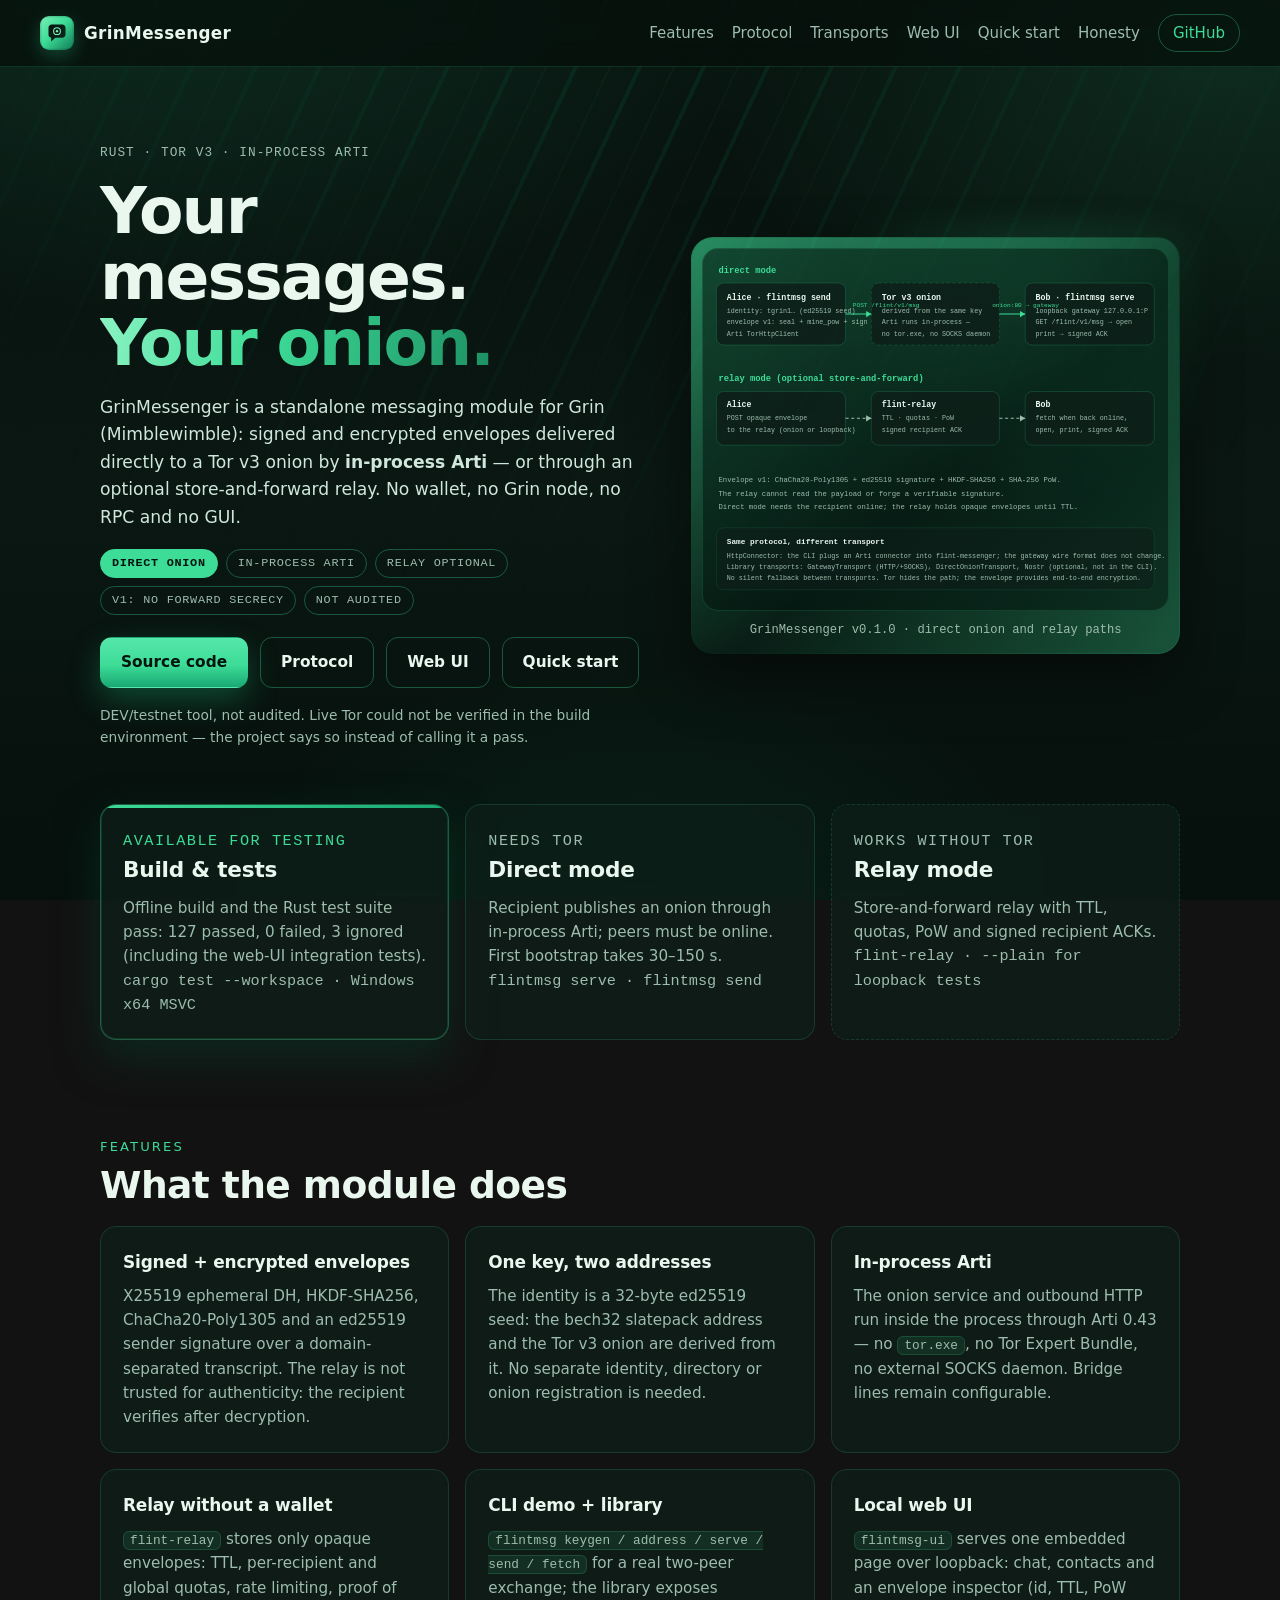
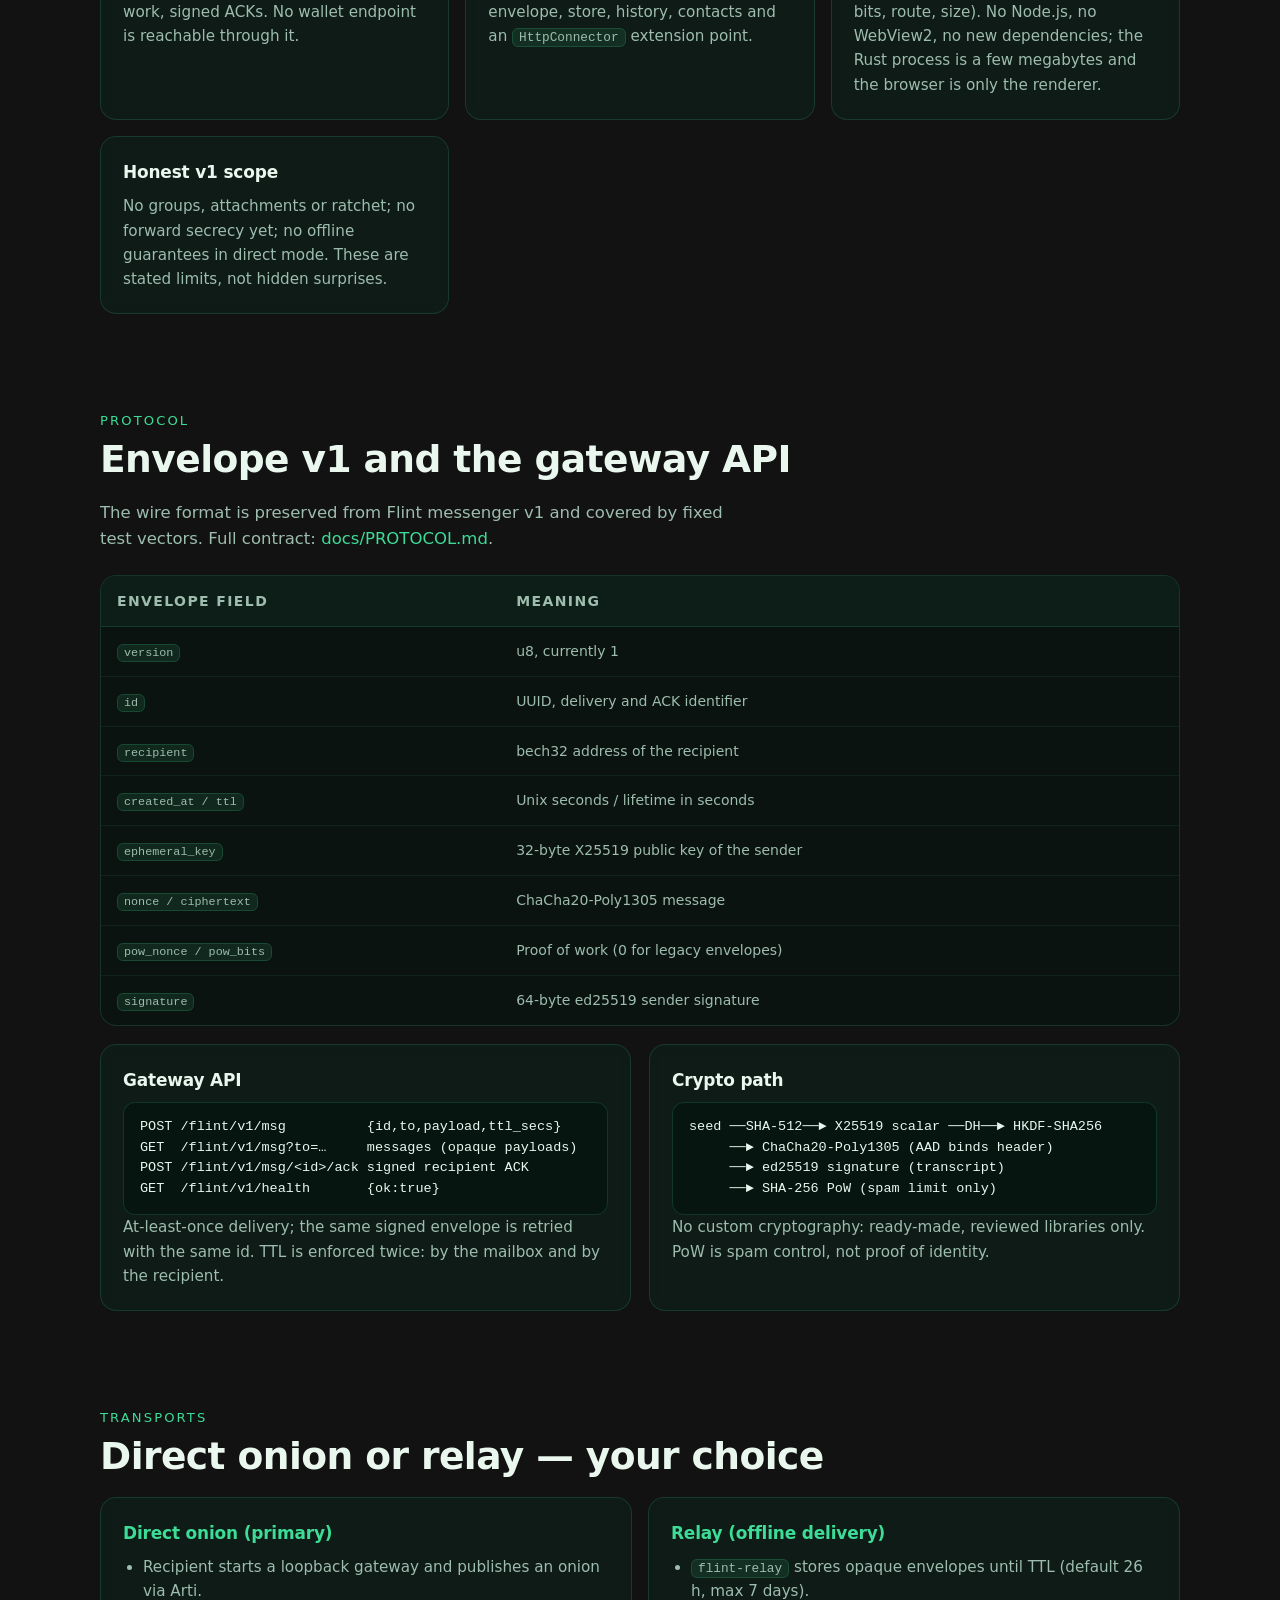
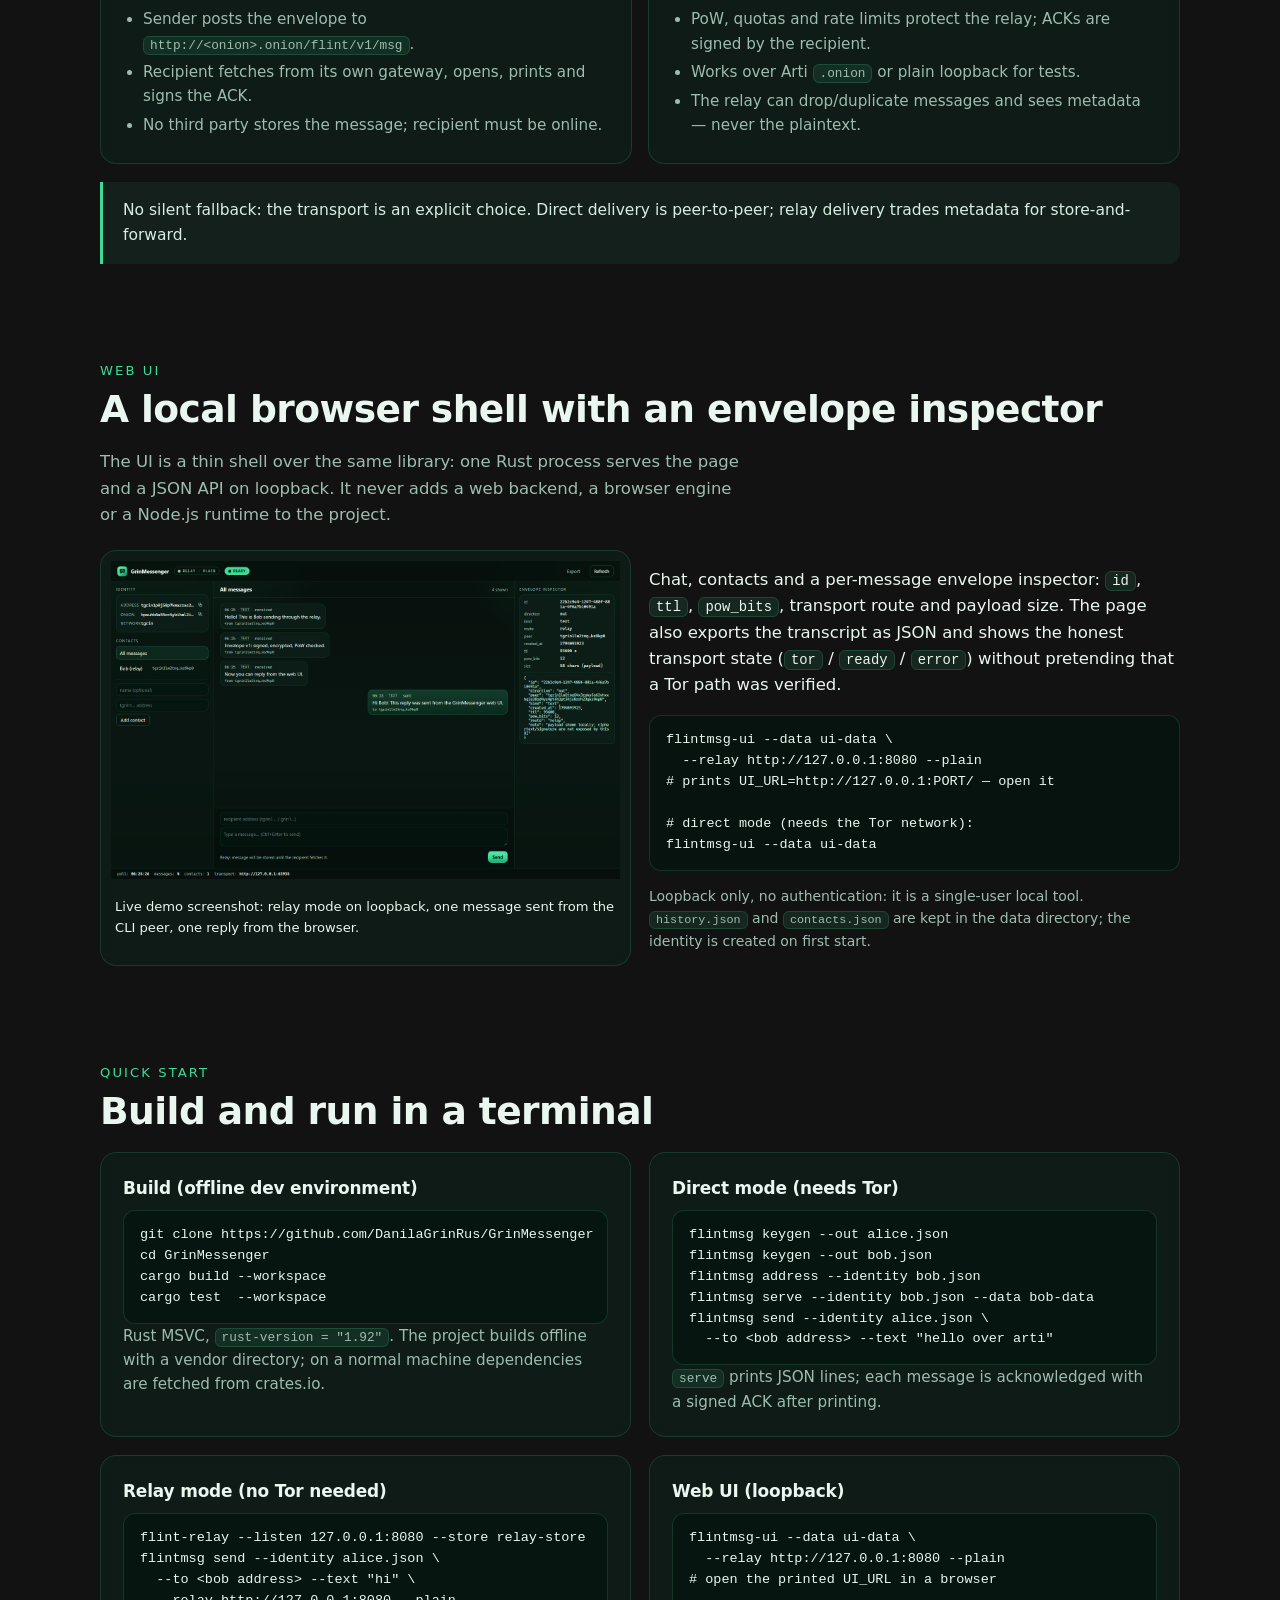
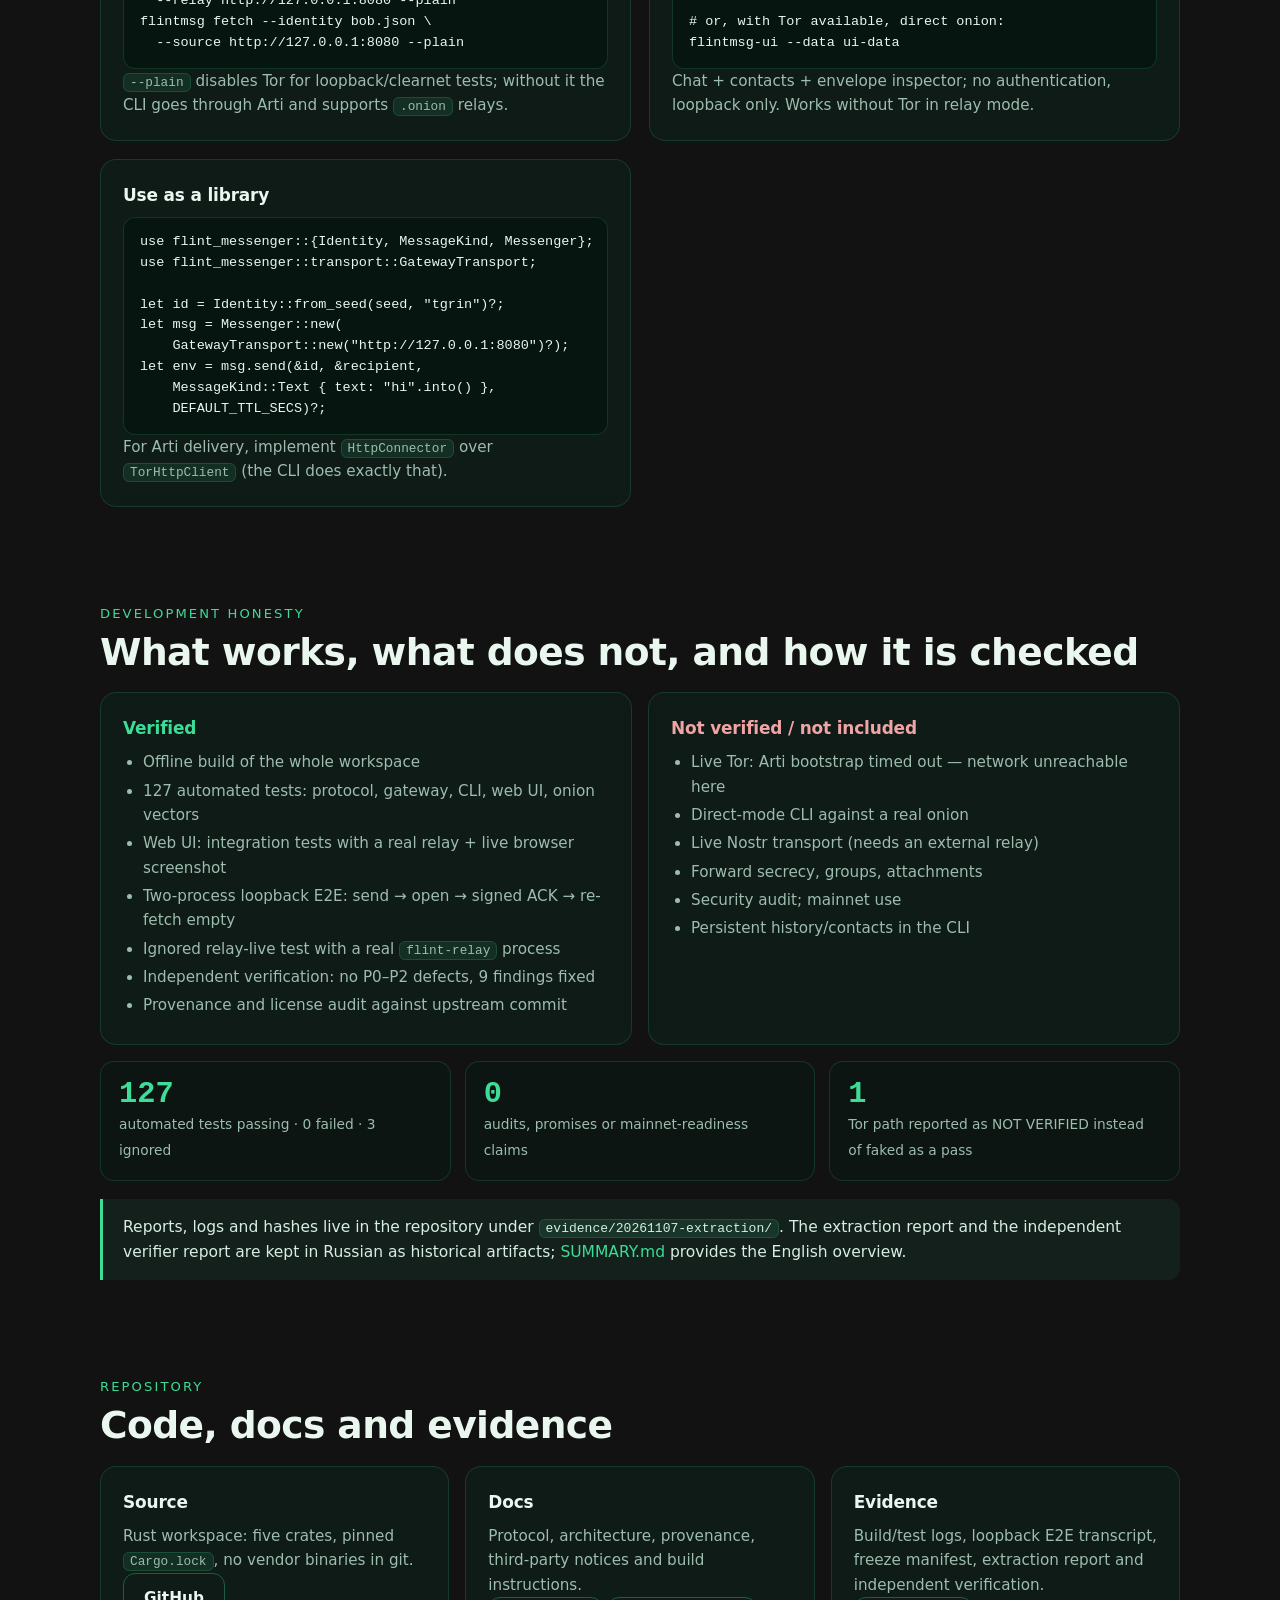
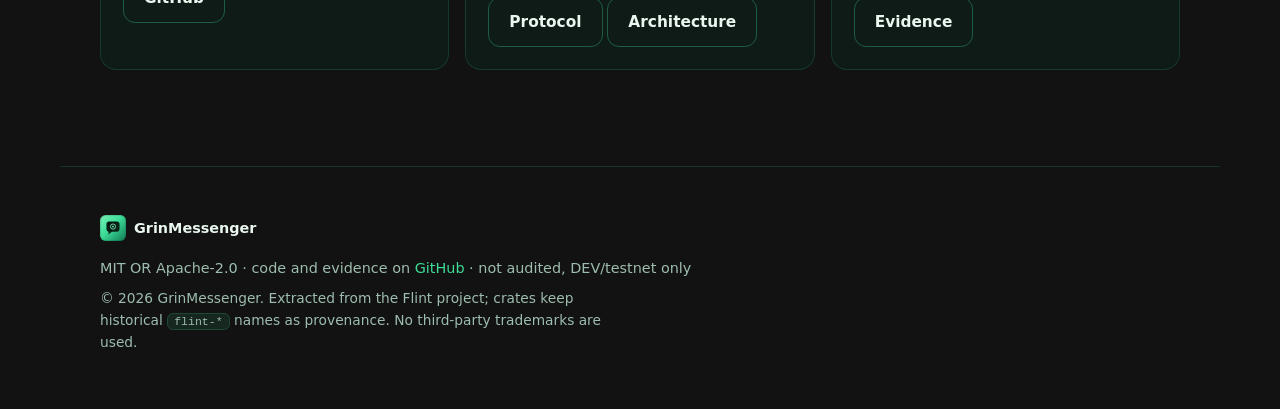
==== site/index.html @ e2d4ae64 "Add local web UI (flint-messenger-ui): chat, contacts, envelope inspector, tests, demo screenshot an" ====
<!DOCTYPE html>
<html lang="en">
<head>
<meta charset="utf-8">
<meta name="viewport" content="width=device-width, initial-scale=1">
<title>GrinMessenger — encrypted messages for Grin over Tor/Arti</title>
<meta name="description" content="GrinMessenger is a standalone messaging module for Grin (Mimblewimble): signed and encrypted envelopes delivered directly to a Tor v3 onion by in-process Arti, or through an optional store-and-forward relay. No wallet, no node, no UI. Rust, MIT OR Apache-2.0.">
<meta property="og:title" content="GrinMessenger — encrypted messages for Grin over Tor/Arti">
<meta property="og:description" content="Signed and encrypted envelopes, direct onion delivery with in-process Arti, optional relay. Rust · Tor v3 · MIT OR Apache-2.0.">
<meta property="og:type" content="website">
<meta property="og:url" content="https://danilagrinrus.github.io/GrinMessenger/">
<meta property="og:image" content="https://danilagrinrus.github.io/GrinMessenger/assets/logo.svg">
<meta property="og:locale" content="en">
<meta name="color-scheme" content="dark">
<link rel="icon" href="assets/logo.svg" type="image/svg+xml">
<link rel="stylesheet" href="styles.css">
</head>
<body>

<header class="top">
  <a class="brand" href="#top" aria-label="GrinMessenger — home">
    <img src="assets/logo.svg" alt="" width="34" height="34">
    <span>GrinMessenger</span>
  </a>
  <nav aria-label="Main navigation">
    <a href="#features">Features</a>
    <a href="#protocol">Protocol</a>
    <a href="#transports">Transports</a>
    <a href="#webui">Web UI</a>
    <a href="#quickstart">Quick start</a>
    <a href="#honesty">Honesty</a>
    <a class="gh" href="https://github.com/DanilaGrinRus/GrinMessenger">GitHub</a>
  </nav>
</header>

<main id="top">

  <section class="hero">
    <div class="hero-copy">
      <p class="eyebrow">Rust · Tor v3 · in-process Arti</p>
      <h1>Your messages.<br><span class="grad">Your onion.</span></h1>
      <p class="lead">
        GrinMessenger is a standalone messaging module for Grin (Mimblewimble):
        signed and encrypted envelopes delivered directly to a Tor v3 onion by
        <strong>in-process Arti</strong> — or through an optional
        store-and-forward relay. No wallet, no Grin node, no RPC and no GUI.
      </p>
      <p class="badges">
        <span class="badge badge-mint">direct onion</span>
        <span class="badge">in-process Arti</span>
        <span class="badge">relay optional</span>
        <span class="badge">v1: no forward secrecy</span>
        <span class="badge">not audited</span>
      </p>
      <div class="cta">
        <a class="btn btn-mint" href="https://github.com/DanilaGrinRus/GrinMessenger">Source code</a>
        <a class="btn" href="https://github.com/DanilaGrinRus/GrinMessenger/blob/main/docs/PROTOCOL.md">Protocol</a>
        <a class="btn" href="#webui">Web UI</a>
        <a class="btn" href="#quickstart">Quick start</a>
      </div>
      <p class="fineprint">
        DEV/testnet tool, not audited. Live Tor could not be verified in the build
        environment — the project says so instead of calling it a pass.
      </p>
    </div>
    <figure class="shot">
      <svg class="figure-svg" viewBox="0 0 900 700" role="img" aria-label="Direct mode: Alice sends an envelope through the Tor onion to Bob's loopback gateway; an optional relay path is shown below.">
        <rect x="0" y="0" width="900" height="700" fill="none"/>
        <text x="30" y="46" fill="#3ddc97" font-size="17" font-weight="700">direct mode</text>
        <rect x="26" y="66" width="250" height="120" rx="14" fill="rgba(14,31,25,.85)" stroke="rgba(61,220,151,.34)"/>
        <text x="46" y="98" fill="#e9f7ef" font-size="16" font-weight="700">Alice · flintmsg send</text>
        <text x="46" y="124" fill="#9dbdae" font-size="13">identity: tgrin1… (ed25519 seed)</text>
        <text x="46" y="146" fill="#9dbdae" font-size="13">envelope v1: seal + mine_pow + sign</text>
        <text x="46" y="168" fill="#9dbdae" font-size="13">Arti TorHttpClient</text>

        <rect x="326" y="66" width="248" height="120" rx="14" fill="rgba(14,31,25,.85)" stroke="rgba(61,220,151,.34)" stroke-dasharray="6 5"/>
        <text x="346" y="98" fill="#e9f7ef" font-size="16" font-weight="700">Tor v3 onion</text>
        <text x="346" y="124" fill="#9dbdae" font-size="13">derived from the same key</text>
        <text x="346" y="146" fill="#9dbdae" font-size="13">Arti runs in-process —</text>
        <text x="346" y="168" fill="#9dbdae" font-size="13">no tor.exe, no SOCKS daemon</text>

        <rect x="624" y="66" width="250" height="120" rx="14" fill="rgba(14,31,25,.85)" stroke="rgba(61,220,151,.34)"/>
        <text x="644" y="98" fill="#e9f7ef" font-size="16" font-weight="700">Bob · flintmsg serve</text>
        <text x="644" y="124" fill="#9dbdae" font-size="13">loopback gateway 127.0.0.1:P</text>
        <text x="644" y="146" fill="#9dbdae" font-size="13">GET /flint/v1/msg → open</text>
        <text x="644" y="168" fill="#9dbdae" font-size="13">print → signed ACK</text>

        <line x1="276" y1="126" x2="326" y2="126" stroke="#3ddc97" stroke-width="2"/>
        <polygon points="326,126 316,120 316,132" fill="#3ddc97"/>
        <line x1="574" y1="126" x2="624" y2="126" stroke="#3ddc97" stroke-width="2"/>
        <polygon points="624,126 614,120 614,132" fill="#3ddc97"/>
        <text x="290" y="112" fill="#3ddc97" font-size="12" font-family="monospace">POST /flint/v1/msg</text>
        <text x="560" y="112" fill="#3ddc97" font-size="12" font-family="monospace">onion:80 → gateway</text>

        <text x="30" y="256" fill="#3ddc97" font-size="17" font-weight="700">relay mode (optional store-and-forward)</text>
        <rect x="26" y="276" width="250" height="104" rx="14" fill="rgba(14,31,25,.85)" stroke="rgba(61,220,151,.34)"/>
        <text x="46" y="306" fill="#e9f7ef" font-size="16" font-weight="700">Alice</text>
        <text x="46" y="332" fill="#9dbdae" font-size="13">POST opaque envelope</text>
        <text x="46" y="354" fill="#9dbdae" font-size="13">to the relay (onion or loopback)</text>

        <rect x="326" y="276" width="248" height="104" rx="14" fill="rgba(14,31,25,.85)" stroke="rgba(61,220,151,.34)"/>
        <text x="346" y="306" fill="#e9f7ef" font-size="16" font-weight="700">flint-relay</text>
        <text x="346" y="332" fill="#9dbdae" font-size="13">TTL · quotas · PoW</text>
        <text x="346" y="354" fill="#9dbdae" font-size="13">signed recipient ACK</text>

        <rect x="624" y="276" width="250" height="104" rx="14" fill="rgba(14,31,25,.85)" stroke="rgba(61,220,151,.34)"/>
        <text x="644" y="306" fill="#e9f7ef" font-size="16" font-weight="700">Bob</text>
        <text x="644" y="332" fill="#9dbdae" font-size="13">fetch when back online,</text>
        <text x="644" y="354" fill="#9dbdae" font-size="13">open, print, signed ACK</text>

        <line x1="276" y1="328" x2="326" y2="328" stroke="#9dbdae" stroke-width="2" stroke-dasharray="6 5"/>
        <polygon points="326,328 316,322 316,334" fill="#9dbdae"/>
        <line x1="574" y1="328" x2="624" y2="328" stroke="#9dbdae" stroke-width="2" stroke-dasharray="6 5"/>
        <polygon points="624,328 614,322 614,334" fill="#9dbdae"/>

        <text x="30" y="452" fill="#9dbdae" font-size="14">Envelope v1: ChaCha20-Poly1305 + ed25519 signature + HKDF-SHA256 + SHA-256 PoW.</text>
        <text x="30" y="478" fill="#9dbdae" font-size="14">The relay cannot read the payload or forge a verifiable signature.</text>
        <text x="30" y="504" fill="#9dbdae" font-size="14">Direct mode needs the recipient online; the relay holds opaque envelopes until TTL.</text>

        <rect x="26" y="540" width="848" height="120" rx="14" fill="rgba(14,31,25,.6)" stroke="rgba(61,220,151,.2)"/>
        <text x="46" y="572" fill="#e9f7ef" font-size="15" font-weight="700">Same protocol, different transport</text>
        <text x="46" y="598" fill="#9dbdae" font-size="13">HttpConnector: the CLI plugs an Arti connector into flint-messenger; the gateway wire format does not change.</text>
        <text x="46" y="620" fill="#9dbdae" font-size="13">Library transports: GatewayTransport (HTTP/+SOCKS), DirectOnionTransport, Nostr (optional, not in the CLI).</text>
        <text x="46" y="642" fill="#9dbdae" font-size="13">No silent fallback between transports. Tor hides the path; the envelope provides end-to-end encryption.</text>
      </svg>
      <figcaption>GrinMessenger v0.1.0 · direct onion and relay paths</figcaption>
    </figure>
  </section>

  <section class="status" id="status" aria-label="Project status">
    <article class="card status-card is-ready">
      <p class="status-tag">Available for testing</p>
      <h2>Build &amp; tests</h2>
      <p>Offline build and the Rust test suite pass: 127 passed, 0 failed, 3 ignored (including the web-UI integration tests).</p>
      <p class="mono small">cargo test --workspace · Windows x64 MSVC</p>
    </article>
    <article class="card status-card">
      <p class="status-tag">Needs Tor</p>
      <h2>Direct mode</h2>
      <p>Recipient publishes an onion through in-process Arti; peers must be online. First bootstrap takes 30–150 s.</p>
      <p class="mono small">flintmsg serve · flintmsg send</p>
    </article>
    <article class="card status-card is-soon">
      <p class="status-tag">Works without Tor</p>
      <h2>Relay mode</h2>
      <p>Store-and-forward relay with TTL, quotas, PoW and signed recipient ACKs.</p>
      <p class="mono small">flint-relay · --plain for loopback tests</p>
    </article>
  </section>

  <section id="features">
    <p class="section-kicker">Features</p>
    <h2 class="section-title">What the module does</h2>
    <div class="grid grid-3">
      <article class="card feature">
        <h3>Signed + encrypted envelopes</h3>
        <p>X25519 ephemeral DH, HKDF-SHA256, ChaCha20-Poly1305 and an ed25519
          sender signature over a domain-separated transcript. The relay is not
          trusted for authenticity: the recipient verifies after decryption.</p>
      </article>
      <article class="card feature">
        <h3>One key, two addresses</h3>
        <p>The identity is a 32-byte ed25519 seed: the bech32 slatepack address
          and the Tor v3 onion are derived from it. No separate identity,
          directory or onion registration is needed.</p>
      </article>
      <article class="card feature">
        <h3>In-process Arti</h3>
        <p>The onion service and outbound HTTP run inside the process through
          Arti 0.43 — no <code>tor.exe</code>, no Tor Expert Bundle, no external
          SOCKS daemon. Bridge lines remain configurable.</p>
      </article>
      <article class="card feature">
        <h3>Relay without a wallet</h3>
        <p><code>flint-relay</code> stores only opaque envelopes: TTL, per-recipient
          and global quotas, rate limiting, proof of work, signed ACKs. No wallet
          endpoint is reachable through it.</p>
      </article>
      <article class="card feature">
        <h3>CLI demo + library</h3>
        <p><code>flintmsg keygen / address / serve / send / fetch</code> for a
          real two-peer exchange; the library exposes envelope, store, history,
          contacts and an <code>HttpConnector</code> extension point.</p>
      </article>
      <article class="card feature">
        <h3>Local web UI</h3>
        <p><code>flintmsg-ui</code> serves one embedded page over loopback: chat,
          contacts and an envelope inspector (id, TTL, PoW bits, route, size).
          No Node.js, no WebView2, no new dependencies; the Rust process is a
          few megabytes and the browser is only the renderer.</p>
      </article>
      <article class="card feature">
        <h3>Honest v1 scope</h3>
        <p>No groups, attachments or ratchet; no forward secrecy yet; no offline
          guarantees in direct mode. These are stated limits, not hidden
          surprises.</p>
      </article>
    </div>
  </section>

  <section id="protocol">
    <p class="section-kicker">Protocol</p>
    <h2 class="section-title">Envelope v1 and the gateway API</h2>
    <p class="section-note">
      The wire format is preserved from Flint messenger v1 and covered by fixed
      test vectors. Full contract: <a href="https://github.com/DanilaGrinRus/GrinMessenger/blob/main/docs/PROTOCOL.md">docs/PROTOCOL.md</a>.
    </p>
    <div class="table-wrap">
      <table class="api">
        <thead><tr><th scope="col">Envelope field</th><th scope="col">Meaning</th></tr></thead>
        <tbody>
          <tr><td><code>version</code></td><td>u8, currently 1</td></tr>
          <tr><td><code>id</code></td><td>UUID, delivery and ACK identifier</td></tr>
          <tr><td><code>recipient</code></td><td>bech32 address of the recipient</td></tr>
          <tr><td><code>created_at / ttl</code></td><td>Unix seconds / lifetime in seconds</td></tr>
          <tr><td><code>ephemeral_key</code></td><td>32-byte X25519 public key of the sender</td></tr>
          <tr><td><code>nonce / ciphertext</code></td><td>ChaCha20-Poly1305 message</td></tr>
          <tr><td><code>pow_nonce / pow_bits</code></td><td>Proof of work (0 for legacy envelopes)</td></tr>
          <tr><td><code>signature</code></td><td>64-byte ed25519 sender signature</td></tr>
        </tbody>
      </table>
    </div>
    <div class="cards-2" style="margin-top:18px">
      <article class="card">
        <h3>Gateway API</h3>
        <pre class="code">POST /flint/v1/msg          {id,to,payload,ttl_secs}
GET  /flint/v1/msg?to=…     messages (opaque payloads)
POST /flint/v1/msg/&lt;id&gt;/ack signed recipient ACK
GET  /flint/v1/health       {ok:true}</pre>
        <p class="small-note">At-least-once delivery; the same signed envelope is
          retried with the same id. TTL is enforced twice: by the mailbox and by
          the recipient.</p>
      </article>
      <article class="card">
        <h3>Crypto path</h3>
        <pre class="code">seed ──SHA-512──► X25519 scalar ──DH──► HKDF-SHA256
     ──► ChaCha20-Poly1305 (AAD binds header)
     ──► ed25519 signature (transcript)
     ──► SHA-256 PoW (spam limit only)</pre>
        <p class="small-note">No custom cryptography: ready-made,
          reviewed libraries only. PoW is spam control, not proof of identity.</p>
      </article>
    </div>
  </section>

  <section id="transports">
    <p class="section-kicker">Transports</p>
    <h2 class="section-title">Direct onion or relay — your choice</h2>
    <div class="two-col">
      <article class="card list-card">
        <h3 class="ok">Direct onion (primary)</h3>
        <ul>
          <li>Recipient starts a loopback gateway and publishes an onion via Arti.</li>
          <li>Sender posts the envelope to <code>http://&lt;onion&gt;.onion/flint/v1/msg</code>.</li>
          <li>Recipient fetches from its own gateway, opens, prints and signs the ACK.</li>
          <li>No third party stores the message; recipient must be online.</li>
        </ul>
      </article>
      <article class="card list-card">
        <h3 class="ok">Relay (offline delivery)</h3>
        <ul>
          <li><code>flint-relay</code> stores opaque envelopes until TTL (default 26 h, max 7 days).</li>
          <li>PoW, quotas and rate limits protect the relay; ACKs are signed by the recipient.</li>
          <li>Works over Arti <code>.onion</code> or plain loopback for tests.</li>
          <li>The relay can drop/duplicate messages and sees metadata — never the plaintext.</li>
        </ul>
      </article>
    </div>
    <p class="callout">
      No silent fallback: the transport is an explicit choice. Direct delivery is
      peer-to-peer; relay delivery trades metadata for store-and-forward.
    </p>
  </section>

  <section id="webui">
    <p class="section-kicker">Web UI</p>
    <h2 class="section-title">A local browser shell with an envelope inspector</h2>
    <p class="section-note">
      The UI is a thin shell over the same library: one Rust process serves the
      page and a JSON API on loopback. It never adds a web backend, a browser
      engine or a Node.js runtime to the project.
    </p>
    <div class="cards-2">
      <figure class="card" style="padding:10px;margin:0">
        <img src="assets/ui.png" alt="GrinMessenger web UI: a chat with three received messages and one reply, a contacts sidebar and an envelope inspector panel">
        <figcaption class="small" style="padding:8px 4px 2px">
          Live demo screenshot: relay mode on loopback, one message sent from the
          CLI peer, one reply from the browser.
        </figcaption>
      </figure>
      <div>
        <p>
          Chat, contacts and a per-message envelope inspector: <code>id</code>,
          <code>ttl</code>, <code>pow_bits</code>, transport route and payload
          size. The page also exports the transcript as JSON and shows the honest
          transport state (<code>tor</code> / <code>ready</code> /
          <code>error</code>) without pretending that a Tor path was verified.
        </p>
        <pre class="code">flintmsg-ui --data ui-data \
  --relay http://127.0.0.1:8080 --plain
# prints UI_URL=http://127.0.0.1:PORT/ — open it

# direct mode (needs the Tor network):
flintmsg-ui --data ui-data</pre>
        <p class="small-note">
          Loopback only, no authentication: it is a single-user local tool.
          <code>history.json</code> and <code>contacts.json</code> are kept in
          the data directory; the identity is created on first start.
        </p>
      </div>
    </div>
  </section>

  <section id="quickstart">
    <p class="section-kicker">Quick start</p>
    <h2 class="section-title">Build and run in a terminal</h2>
    <div class="cards-2">
      <article class="card">
        <h3>Build (offline dev environment)</h3>
        <pre class="code">git clone https://github.com/DanilaGrinRus/GrinMessenger
cd GrinMessenger
cargo build --workspace
cargo test  --workspace</pre>
        <p class="small-note">Rust MSVC, <code>rust-version = "1.92"</code>.
          The project builds offline with a vendor directory; on a normal machine
          dependencies are fetched from crates.io.</p>
      </article>
      <article class="card">
        <h3>Direct mode (needs Tor)</h3>
        <pre class="code">flintmsg keygen --out alice.json
flintmsg keygen --out bob.json
flintmsg address --identity bob.json
flintmsg serve --identity bob.json --data bob-data
flintmsg send --identity alice.json \
  --to &lt;bob address&gt; --text "hello over arti"</pre>
        <p class="small-note"><code>serve</code> prints JSON lines; each message is
          acknowledged with a signed ACK after printing.</p>
      </article>
      <article class="card">
        <h3>Relay mode (no Tor needed)</h3>
        <pre class="code">flint-relay --listen 127.0.0.1:8080 --store relay-store
flintmsg send --identity alice.json \
  --to &lt;bob address&gt; --text "hi" \
  --relay http://127.0.0.1:8080 --plain
flintmsg fetch --identity bob.json \
  --source http://127.0.0.1:8080 --plain</pre>
        <p class="small-note"><code>--plain</code> disables Tor for loopback/clearnet
          tests; without it the CLI goes through Arti and supports
          <code>.onion</code> relays.</p>
      </article>
      <article class="card">
        <h3>Web UI (loopback)</h3>
        <pre class="code">flintmsg-ui --data ui-data \
  --relay http://127.0.0.1:8080 --plain
# open the printed UI_URL in a browser

# or, with Tor available, direct onion:
flintmsg-ui --data ui-data</pre>
        <p class="small-note">Chat + contacts + envelope inspector; no
          authentication, loopback only. Works without Tor in relay mode.</p>
      </article>
      <article class="card">
        <h3>Use as a library</h3>
        <pre class="code">use flint_messenger::{Identity, MessageKind, Messenger};
use flint_messenger::transport::GatewayTransport;

let id = Identity::from_seed(seed, "tgrin")?;
let msg = Messenger::new(
    GatewayTransport::new("http://127.0.0.1:8080")?);
let env = msg.send(&amp;id, &amp;recipient,
    MessageKind::Text { text: "hi".into() },
    DEFAULT_TTL_SECS)?;</pre>
        <p class="small-note">For Arti delivery, implement
          <code>HttpConnector</code> over <code>TorHttpClient</code> (the CLI does
          exactly that).</p>
      </article>
    </div>
  </section>

  <section id="honesty">
    <p class="section-kicker">Development honesty</p>
    <h2 class="section-title">What works, what does not, and how it is checked</h2>
    <div class="two-col">
      <article class="card list-card">
        <h3 class="ok">Verified</h3>
        <ul>
          <li>Offline build of the whole workspace</li>
          <li>127 automated tests: protocol, gateway, CLI, web UI, onion vectors</li>
          <li>Web UI: integration tests with a real relay + live browser screenshot</li>
          <li>Two-process loopback E2E: send → open → signed ACK → re-fetch empty</li>
          <li>Ignored relay-live test with a real <code>flint-relay</code> process</li>
          <li>Independent verification: no P0–P2 defects, 9 findings fixed</li>
          <li>Provenance and license audit against upstream commit</li>
        </ul>
      </article>
      <article class="card list-card">
        <h3 class="no">Not verified / not included</h3>
        <ul>
          <li>Live Tor: Arti bootstrap timed out — network unreachable here</li>
          <li>Direct-mode CLI against a real onion</li>
          <li>Live Nostr transport (needs an external relay)</li>
          <li>Forward secrecy, groups, attachments</li>
          <li>Security audit; mainnet use</li>
          <li>Persistent history/contacts in the CLI</li>
        </ul>
      </article>
    </div>
    <div class="facts">
      <div class="fact"><strong>127</strong><span>automated tests passing · 0 failed · 3 ignored</span></div>
      <div class="fact"><strong>0</strong><span>audits, promises or mainnet-readiness claims</span></div>
      <div class="fact"><strong>1</strong><span>Tor path reported as NOT VERIFIED instead of faked as a pass</span></div>
    </div>
    <p class="callout">
      Reports, logs and hashes live in the repository under
      <code>evidence/20261107-extraction/</code>. The extraction report and the
      independent verifier report are kept in Russian as historical artifacts;
      <a href="https://github.com/DanilaGrinRus/GrinMessenger/blob/main/evidence/20261107-extraction/SUMMARY.md">SUMMARY.md</a>
      provides the English overview.
    </p>
  </section>

  <section id="repository">
    <p class="section-kicker">Repository</p>
    <h2 class="section-title">Code, docs and evidence</h2>
    <div class="grid grid-3">
      <article class="card">
        <h3>Source</h3>
        <p>Rust workspace: five crates, pinned <code>Cargo.lock</code>, no vendor
          binaries in git.</p>
        <p><a class="btn" href="https://github.com/DanilaGrinRus/GrinMessenger">GitHub</a></p>
      </article>
      <article class="card">
        <h3>Docs</h3>
        <p>Protocol, architecture, provenance, third-party notices and build
          instructions.</p>
        <p><a class="btn" href="https://github.com/DanilaGrinRus/GrinMessenger/blob/main/docs/PROTOCOL.md">Protocol</a>
           <a class="btn" href="https://github.com/DanilaGrinRus/GrinMessenger/blob/main/docs/ARCHITECTURE.md">Architecture</a></p>
      </article>
      <article class="card">
        <h3>Evidence</h3>
        <p>Build/test logs, loopback E2E transcript, freeze manifest, extraction
          report and independent verification.</p>
        <p><a class="btn" href="https://github.com/DanilaGrinRus/GrinMessenger/tree/main/evidence/20261107-extraction">Evidence</a></p>
      </article>
    </div>
  </section>

</main>

<footer>
  <div class="foot-brand">
    <img src="assets/logo.svg" alt="" width="26" height="26">
    <span>GrinMessenger</span>
  </div>
  <p>MIT OR Apache-2.0 · code and evidence on
    <a href="https://github.com/DanilaGrinRus/GrinMessenger">GitHub</a> ·
    not audited, DEV/testnet only</p>
  <p class="fineprint">© 2026 GrinMessenger. Extracted from the Flint project; crates keep historical <code>flint-*</code> names as provenance. No third-party trademarks are used.</p>
</footer>

</body>
</html>
---- site/styles.css ----
/* Flint landing — malachite palette, dark, self-contained (no external fonts or CDN). */
:root {
  --bg: #07110d;
  --bg-2: #0a1712;
  --panel: rgba(14, 31, 25, 0.72);
  --panel-solid: #0e1f19;
  --line: rgba(61, 220, 151, 0.16);
  --line-strong: rgba(61, 220, 151, 0.34);
  --ink: #e9f7ef;
  --muted: #9dbdae;
  --mint: #3ddc97;
  --mint-2: #19a974;
  --mint-dim: #2bbf83;
  --danger: #f0a4a4;
  --radius: 16px;
  --shadow: 0 24px 60px rgba(0, 0, 0, 0.45);
  --max: 1160px;
  --font: ui-sans-serif, system-ui, -apple-system, "Segoe UI", Roboto, "Helvetica Neue", Arial, sans-serif;
  --mono: ui-monospace, "Cascadia Mono", "SFMono-Regular", Consolas, "Liberation Mono", monospace;
}

* { box-sizing: border-box; }

img { max-width: 100%; height: auto; }

html { scroll-behavior: smooth; }

body {
  overflow-x: clip;
  margin: 0;
  color: var(--ink);
  font-family: var(--font);
  font-size: 16.5px;
  line-height: 1.6;
  background:
    radial-gradient(1100px 620px at 12% -8%, rgba(35, 150, 106, 0.24), transparent 62%),
    radial-gradient(900px 560px at 96% 4%, rgba(61, 220, 151, 0.13), transparent 60%),
    radial-gradient(760px 520px at 50% 108%, rgba(15, 122, 85, 0.16), transparent 60%),
    linear-gradient(180deg, var(--bg) 0%, var(--bg-2) 55%, #06100c 100%);
  background-attachment: fixed;
  -webkit-font-smoothing: antialiased;
}

/* Subtle malachite banding over the whole page. */
body::before {
  content: "";
  position: fixed;
  inset: 0;
  pointer-events: none;
  background-image: repeating-linear-gradient(
    115deg,
    rgba(61, 220, 151, 0.045) 0 2px,
    rgba(61, 220, 151, 0) 2px 26px,
    rgba(9, 60, 42, 0.5) 26px 30px,
    rgba(61, 220, 151, 0) 30px 58px
  );
  mask-image: radial-gradient(1200px 800px at 50% 0%, #000 0%, transparent 75%);
  z-index: 0;
}

main, header, footer { position: relative; z-index: 1; }

a { color: var(--mint); text-decoration: none; }
a:hover { color: #8bf3c2; }
a:focus-visible, .btn:focus-visible {
  outline: 2px solid var(--mint);
  outline-offset: 3px;
  border-radius: 8px;
}

/* ---------- header ---------- */
.top {
  position: sticky;
  top: 0;
  z-index: 20;
  display: flex;
  align-items: center;
  justify-content: space-between;
  gap: 24px;
  padding: 14px clamp(16px, 4vw, 40px);
  background: rgba(6, 15, 11, 0.72);
  backdrop-filter: blur(12px);
  border-bottom: 1px solid var(--line);
}

.brand {
  display: inline-flex;
  align-items: center;
  gap: 10px;
  color: var(--ink);
  font-weight: 700;
  letter-spacing: 0.02em;
  font-size: 1.05rem;
}
.brand img { border-radius: 9px; box-shadow: 0 6px 18px rgba(61, 220, 151, 0.25); }

.top nav {
  display: flex;
  flex-wrap: wrap;
  gap: 18px;
  align-items: center;
  font-size: 0.94rem;
}
.top nav a { color: var(--muted); }
.top nav a:hover { color: var(--ink); }
.top nav .lang {
  color: var(--muted);
  border: 1px solid var(--line);
  padding: 4px 10px;
  border-radius: 999px;
  font-family: var(--mono);
  font-size: 0.78rem;
  letter-spacing: 0.08em;
}
.top nav .lang:hover { color: var(--ink); border-color: var(--mint); background: rgba(61, 220, 151, 0.1); }

.top nav .gh {
  color: var(--mint);
  border: 1px solid var(--line-strong);
  padding: 6px 14px;
  border-radius: 999px;
  transition: background 0.18s ease, border-color 0.18s ease;
}
.top nav .gh:hover { background: rgba(61, 220, 151, 0.12); border-color: var(--mint); }

/* ---------- layout ---------- */
section {
  max-width: var(--max);
  margin: 0 auto;
  padding: clamp(56px, 8vw, 96px) clamp(16px, 4vw, 40px) 0;
}
.section-kicker {
  margin: 0 0 6px;
  color: var(--mint);
  font-size: 0.82rem;
  letter-spacing: 0.16em;
  text-transform: uppercase;
}
.section-title {
  margin: 0 0 18px;
  font-size: clamp(1.6rem, 3.2vw, 2.35rem);
  line-height: 1.18;
  letter-spacing: -0.015em;
}
.section-note { margin: 0 0 22px; max-width: 62ch; color: var(--muted); }

/* ---------- hero ---------- */
.hero {
  display: grid;
  grid-template-columns: minmax(0, 1.05fr) minmax(0, 0.95fr);
  gap: clamp(28px, 4vw, 56px);
  align-items: center;
  padding-top: clamp(40px, 6vw, 76px);
}
.eyebrow {
  margin: 0 0 14px;
  color: var(--muted);
  font-family: var(--mono);
  font-size: 0.8rem;
  letter-spacing: 0.08em;
  text-transform: uppercase;
}
.hero h1 {
  margin: 0 0 18px;
  font-size: clamp(2.3rem, 5.6vw, 4.05rem);
  line-height: 1.02;
  letter-spacing: -0.03em;
}
.grad {
  background: linear-gradient(100deg, #8bf3c2 0%, var(--mint) 42%, #1d8f63 100%);
  -webkit-background-clip: text;
  background-clip: text;
  color: transparent;
}
.lead { margin: 0 0 18px; max-width: 56ch; color: #cfe8db; font-size: 1.075rem; }

.badges { display: flex; flex-wrap: wrap; gap: 8px; margin: 0 0 22px; }
.badge {
  display: inline-block;
  padding: 4px 11px;
  border: 1px solid var(--line-strong);
  border-radius: 999px;
  color: var(--muted);
  font-family: var(--mono);
  font-size: 0.74rem;
  letter-spacing: 0.06em;
  text-transform: uppercase;
}
.badge-mint { color: #04140e; background: var(--mint); border-color: var(--mint); font-weight: 700; }

.cta { display: flex; flex-wrap: wrap; gap: 12px; margin-bottom: 16px; }

.btn {
  display: inline-flex;
  align-items: center;
  justify-content: center;
  gap: 8px;
  padding: 12px 20px;
  border-radius: 12px;
  border: 1px solid var(--line-strong);
  color: var(--ink);
  font-weight: 600;
  font-size: 0.96rem;
  transition: transform 0.15s ease, box-shadow 0.2s ease, background 0.2s ease, border-color 0.2s ease;
}
.btn:hover { transform: translateY(-1px); border-color: var(--mint); }
.btn-mint {
  background: linear-gradient(180deg, #55e7ab, var(--mint) 55%, var(--mint-2));
  color: #04140e;
  border-color: transparent;
  box-shadow: 0 12px 30px rgba(25, 169, 116, 0.35);
}
.btn-mint:hover { box-shadow: 0 16px 36px rgba(25, 169, 116, 0.45); }

.fineprint { margin: 0; color: var(--muted); font-size: 0.86rem; max-width: 58ch; }

/* Screenshot frame with malachite ring. */
.shot {
  margin: 0;
  position: relative;
  border-radius: 22px;
  padding: 10px;
  background:
    linear-gradient(180deg, rgba(61, 220, 151, 0.12), rgba(6, 16, 11, 0.2)) padding-box,
    linear-gradient(140deg, rgba(61, 220, 151, 0.55), rgba(15, 122, 85, 0.12) 55%, rgba(61, 220, 151, 0.4)) border-box;
  border: 1px solid transparent;
  box-shadow: var(--shadow);
}
.shot::after {
  content: "";
  position: absolute;
  inset: -18px;
  border-radius: 30px;
  background: radial-gradient(60% 60% at 70% 20%, rgba(61, 220, 151, 0.18), transparent 70%);
  z-index: -1;
  filter: blur(12px);
}
.shot img { display: block; width: 100%; height: auto; border-radius: 14px; }
.shot figcaption {
  padding: 10px 6px 2px;
  color: var(--muted);
  font-family: var(--mono);
  font-size: 0.76rem;
  text-align: center;
}

/* ---------- cards ---------- */
.card {
  background: var(--panel);
  border: 1px solid var(--line);
  border-radius: var(--radius);
  padding: 22px;
  backdrop-filter: blur(6px);
  transition: border-color 0.2s ease, transform 0.2s ease, box-shadow 0.2s ease;
}
.card:hover { border-color: var(--line-strong); transform: translateY(-2px); box-shadow: 0 16px 40px rgba(0, 0, 0, 0.3); }

.status {
  display: grid;
  grid-template-columns: repeat(3, minmax(0, 1fr));
  gap: 16px;
  padding-top: clamp(36px, 5vw, 56px);
}
.status-card { position: relative; overflow: hidden; }
.status-card h2 { margin: 0 0 8px; font-size: 1.35rem; letter-spacing: -0.01em; }
.status-card p { margin: 0 0 8px; color: var(--muted); font-size: 0.96rem; }
.status-tag {
  display: inline-block;
  margin: 0 0 10px;
  font-family: var(--mono);
  font-size: 0.72rem;
  letter-spacing: 0.1em;
  text-transform: uppercase;
  color: var(--muted);
}
.status-card.is-ready { border-color: var(--line-strong); box-shadow: 0 0 0 1px rgba(61, 220, 151, 0.14) inset, 0 18px 44px rgba(9, 60, 42, 0.5); }
.status-card.is-ready .status-tag { color: var(--mint); }
.status-card.is-ready::before {
  content: "";
  position: absolute;
  inset: 0 0 auto;
  height: 3px;
  background: linear-gradient(90deg, var(--mint), var(--mint-2));
}
.status-card.is-soon { border-style: dashed; }
.card.is-soon { border-style: dashed; }

.grid { display: grid; grid-template-columns: repeat(auto-fit, minmax(300px, 1fr)); gap: 16px; }
.grid-3 { grid-template-columns: repeat(auto-fit, minmax(260px, 1fr)); }
.feature h3, .card h3 { margin: 0 0 8px; font-size: 1.06rem; letter-spacing: -0.01em; }
.feature p, .card p { margin: 0; color: var(--muted); font-size: 0.95rem; }

/* ---------- table ---------- */
.table-hint { display: none; }

.table-wrap {
  overflow-x: auto;
  -webkit-overflow-scrolling: touch;
  border: 1px solid var(--line);
  border-radius: var(--radius);
  background: rgba(8, 20, 15, 0.6);
}
table { width: 100%; border-collapse: collapse; font-size: 0.93rem; min-width: 640px; }
thead th {
  text-align: left;
  padding: 14px 16px;
  color: var(--muted);
  font-size: 0.78rem;
  letter-spacing: 0.1em;
  text-transform: uppercase;
  border-bottom: 1px solid var(--line);
  background: rgba(61, 220, 151, 0.05);
}
tbody th {
  text-align: left;
  font-weight: 500;
  color: var(--ink);
  padding: 13px 16px;
  border-bottom: 1px solid rgba(61, 220, 151, 0.08);
  white-space: nowrap;
}
tbody td {
  padding: 13px 16px;
  color: var(--muted);
  border-bottom: 1px solid rgba(61, 220, 151, 0.08);
  vertical-align: top;
}
tbody tr:last-child th, tbody tr:last-child td { border-bottom: 0; }
th.mine, td.mine { color: var(--ink); background: rgba(61, 220, 151, 0.07); }
td.mine { font-weight: 600; }

/* ---------- honesty ---------- */
.two-col { display: grid; grid-template-columns: repeat(auto-fit, minmax(280px, 1fr)); gap: 16px; }
.list-card ul { margin: 6px 0 0; padding-left: 20px; color: var(--muted); font-size: 0.95rem; }
.list-card li { margin: 4px 0; }
h3.ok { color: var(--mint); }
h3.no { color: var(--danger); }

.facts {
  display: grid;
  grid-template-columns: repeat(auto-fit, minmax(220px, 1fr));
  gap: 14px;
  margin-top: 16px;
}
.fact {
  border: 1px solid var(--line);
  border-radius: 14px;
  padding: 16px 18px;
  background: rgba(10, 24, 18, 0.66);
}
.fact strong { display: block; font-size: 1.9rem; color: var(--mint); font-family: var(--mono); line-height: 1.1; }
.fact span { color: var(--muted); font-size: 0.86rem; }

.callout {
  margin: 18px 0 0;
  padding: 16px 20px;
  border-left: 3px solid var(--mint);
  border-radius: 0 12px 12px 0;
  background: rgba(61, 220, 151, 0.07);
  color: #d7eee2;
  font-size: 0.97rem;
}

/* ---------- download ---------- */
.download-grid { display: grid; grid-template-columns: repeat(auto-fit, minmax(320px, 1fr)); gap: 16px; }
.download .btn { margin: 14px 0; }
.mono { font-family: var(--mono); }
.small { font-size: 0.82rem; }
.hash { word-break: break-all; color: #bfe6d3; }
.download p.fineprint { margin-top: 6px; }
.center { text-align: center; margin: 22px auto 0; }
code {
  font-family: var(--mono);
  font-size: 0.84em;
  background: rgba(61, 220, 151, 0.1);
  border: 1px solid rgba(61, 220, 151, 0.18);
  border-radius: 6px;
  padding: 1px 6px;
}

/* ---------- footer ---------- */
footer {
  max-width: var(--max);
  margin: 0 auto;
  padding: 48px clamp(16px, 4vw, 40px) 56px;
  border-top: 1px solid var(--line);
  margin-top: clamp(56px, 8vw, 96px);
  color: var(--muted);
  font-size: 0.9rem;
}
.foot-brand { display: inline-flex; align-items: center; gap: 8px; color: var(--ink); font-weight: 700; margin-bottom: 10px; }
footer p { margin: 6px 0; }

/* ---------- responsive ---------- */
@media (max-width: 900px) {
  .hero { grid-template-columns: 1fr; }
  .shot { order: -1; max-width: 640px; margin: 0 auto; }
  .status { grid-template-columns: 1fr; }
  .top nav { gap: 12px; font-size: 0.86rem; }
}

@media (max-width: 620px) {
  .top { flex-wrap: wrap; }
  .top nav { width: 100%; justify-content: flex-start; }
  body { font-size: 16px; }
  .badge { font-size: 0.68rem; }
}

@media (prefers-reduced-motion: reduce) {
  html { scroll-behavior: auto; }
  * { transition: none !important; }
  .card:hover, .btn:hover { transform: none; }
}



@media (max-width: 860px) {
  .table-hint {
    display: block;
    margin: 0 0 8px;
    color: var(--muted);
    font-size: 0.82rem;
  }
}



/* ---------- GrinMessenger additions ---------- */
pre.code {
  margin: 0;
  padding: 14px 16px;
  border: 1px solid var(--line);
  border-radius: 12px;
  background: rgba(4, 21, 15, 0.75);
  color: var(--ink);
  font-family: var(--mono);
  font-size: 13.5px;
  line-height: 1.55;
  overflow-x: auto;
}
pre.code .c { color: var(--muted); }
.figure-svg {
  width: 100%;
  height: auto;
  display: block;
  border: 1px solid var(--line);
  border-radius: var(--radius);
  background: rgba(4, 21, 15, 0.55);
}
.figure-svg text { font-family: var(--mono); }
.cards-2 { display: grid; grid-template-columns: repeat(2, minmax(0, 1fr)); gap: 18px; }
@media (max-width: 860px) { .cards-2 { grid-template-columns: 1fr; } }
.flow { display: grid; gap: 10px; margin: 18px 0 0; }
.flow-step { display: flex; gap: 12px; align-items: baseline; }
.flow-step b { color: var(--mint); font-family: var(--mono); font-size: 13px; min-width: 84px; }
.small-note { color: var(--muted); font-size: 14px; }
table.api td, table.api th { font-size: 14px; }
table.api code { white-space: nowrap; }
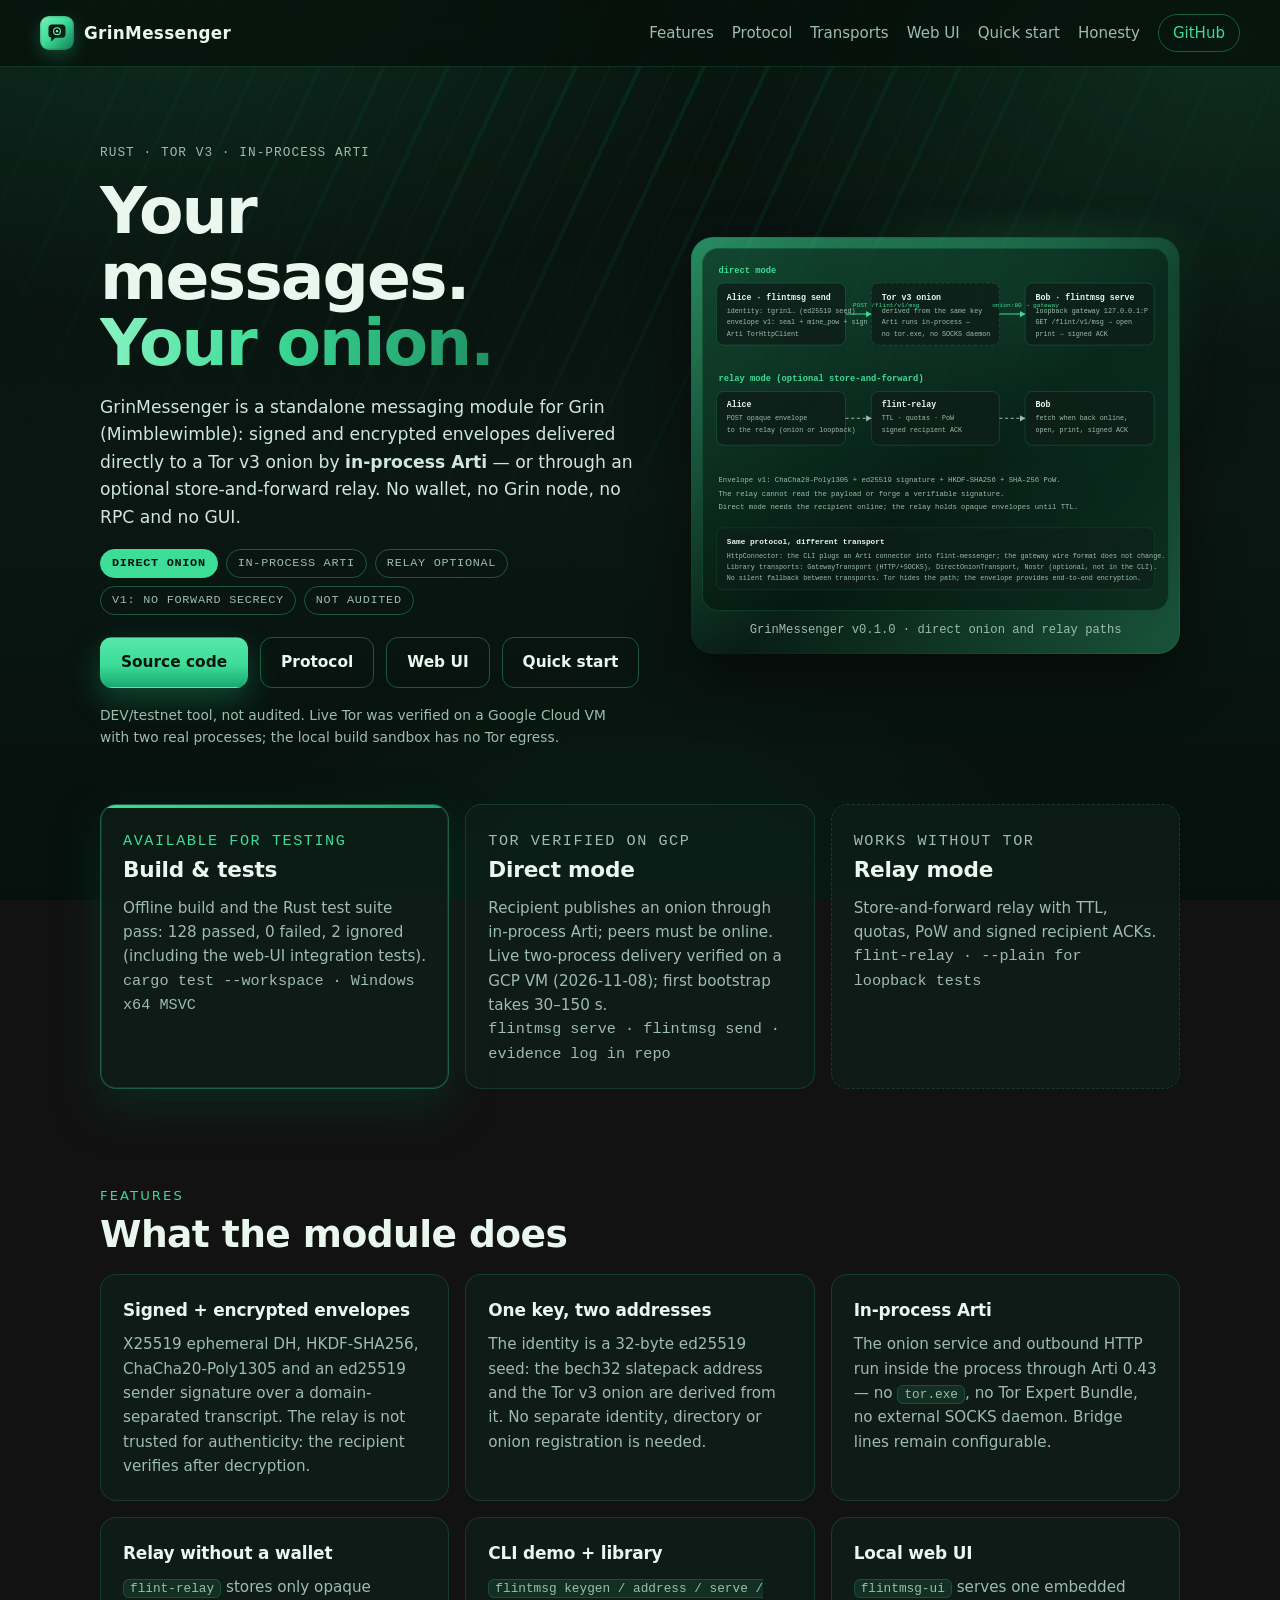
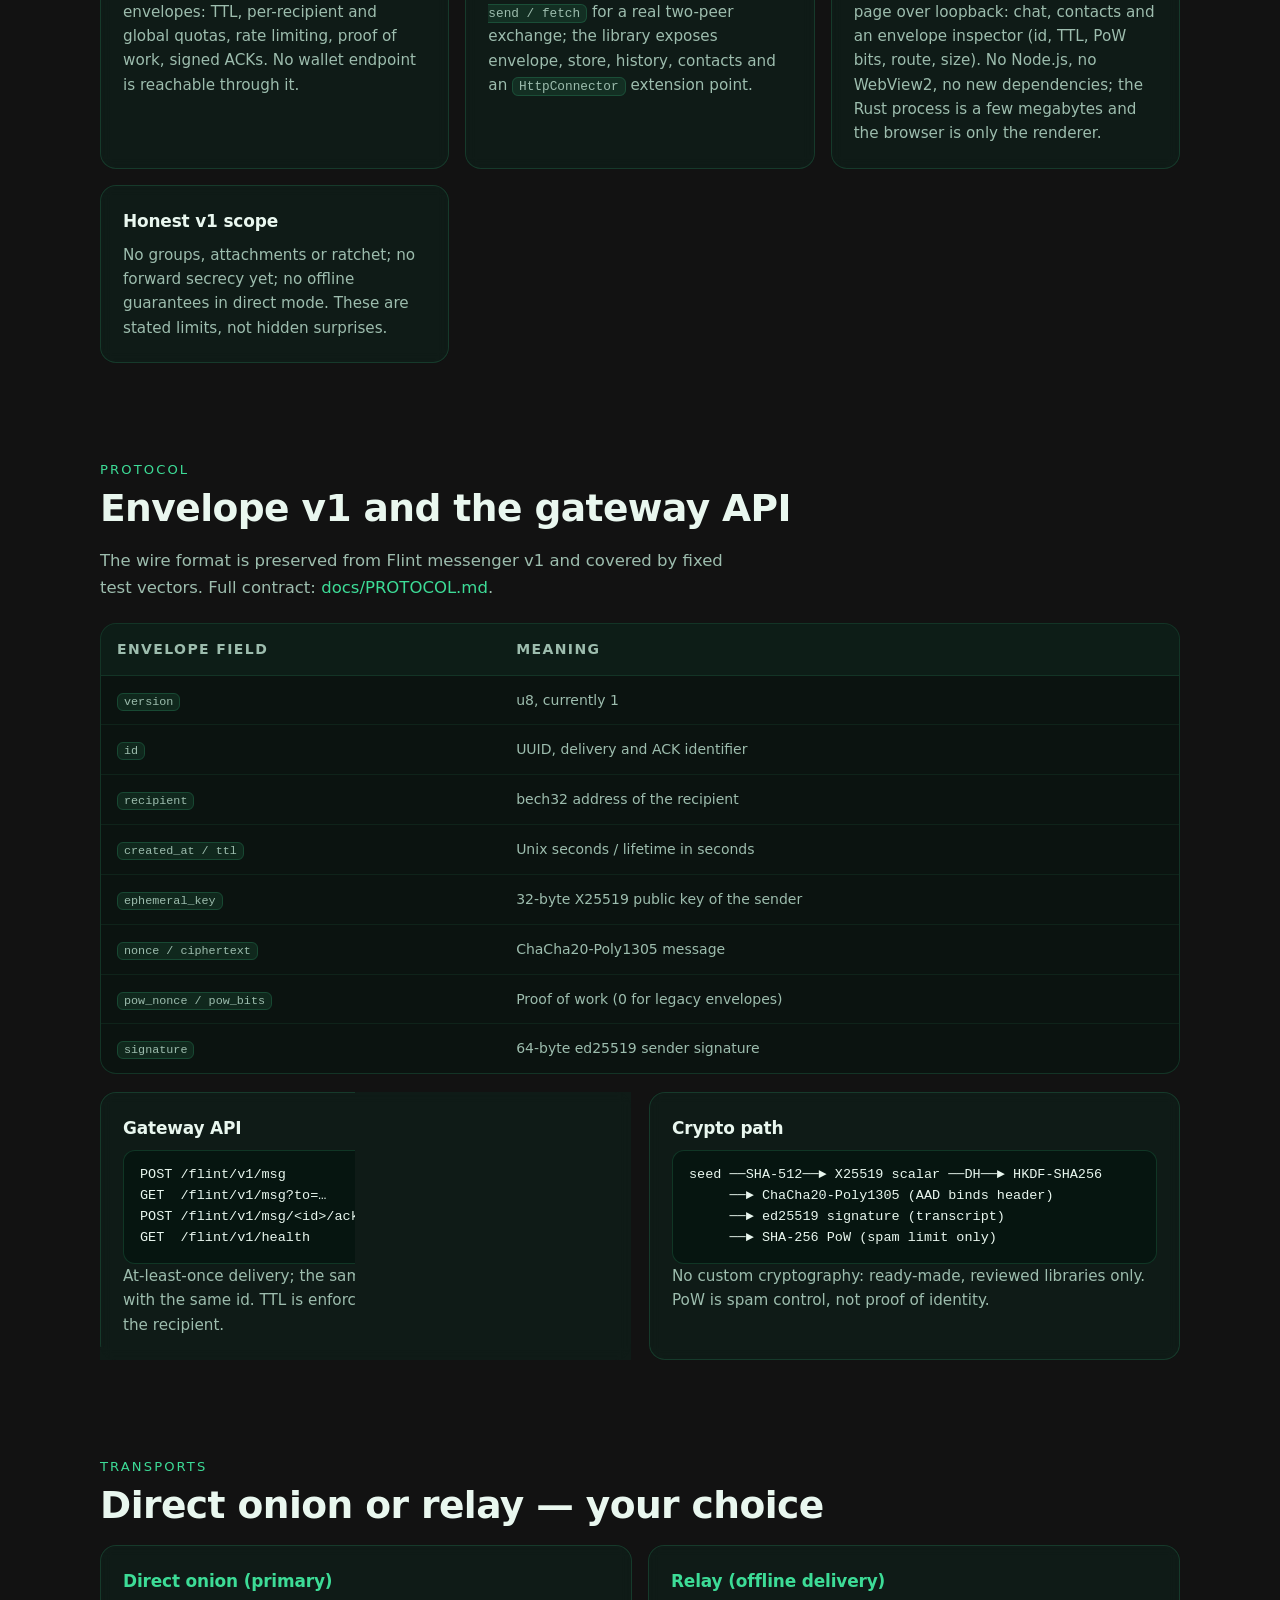
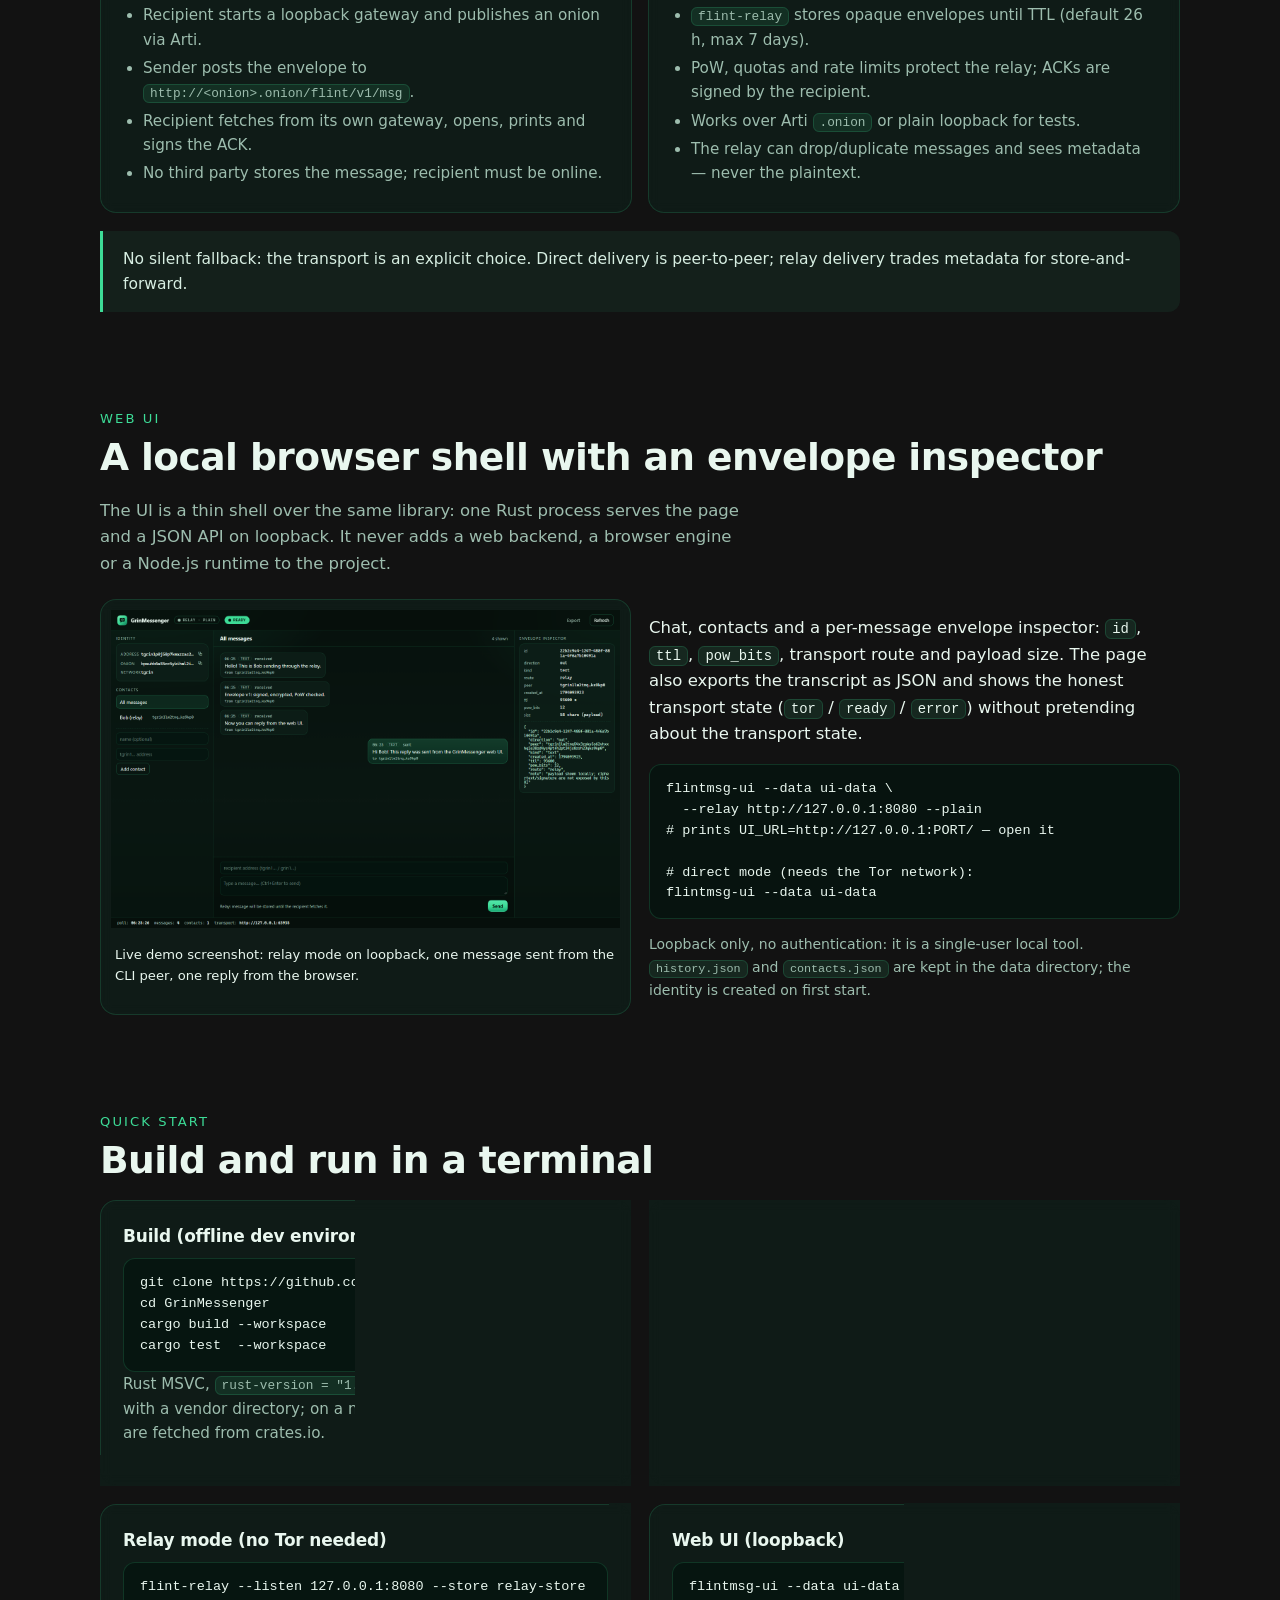
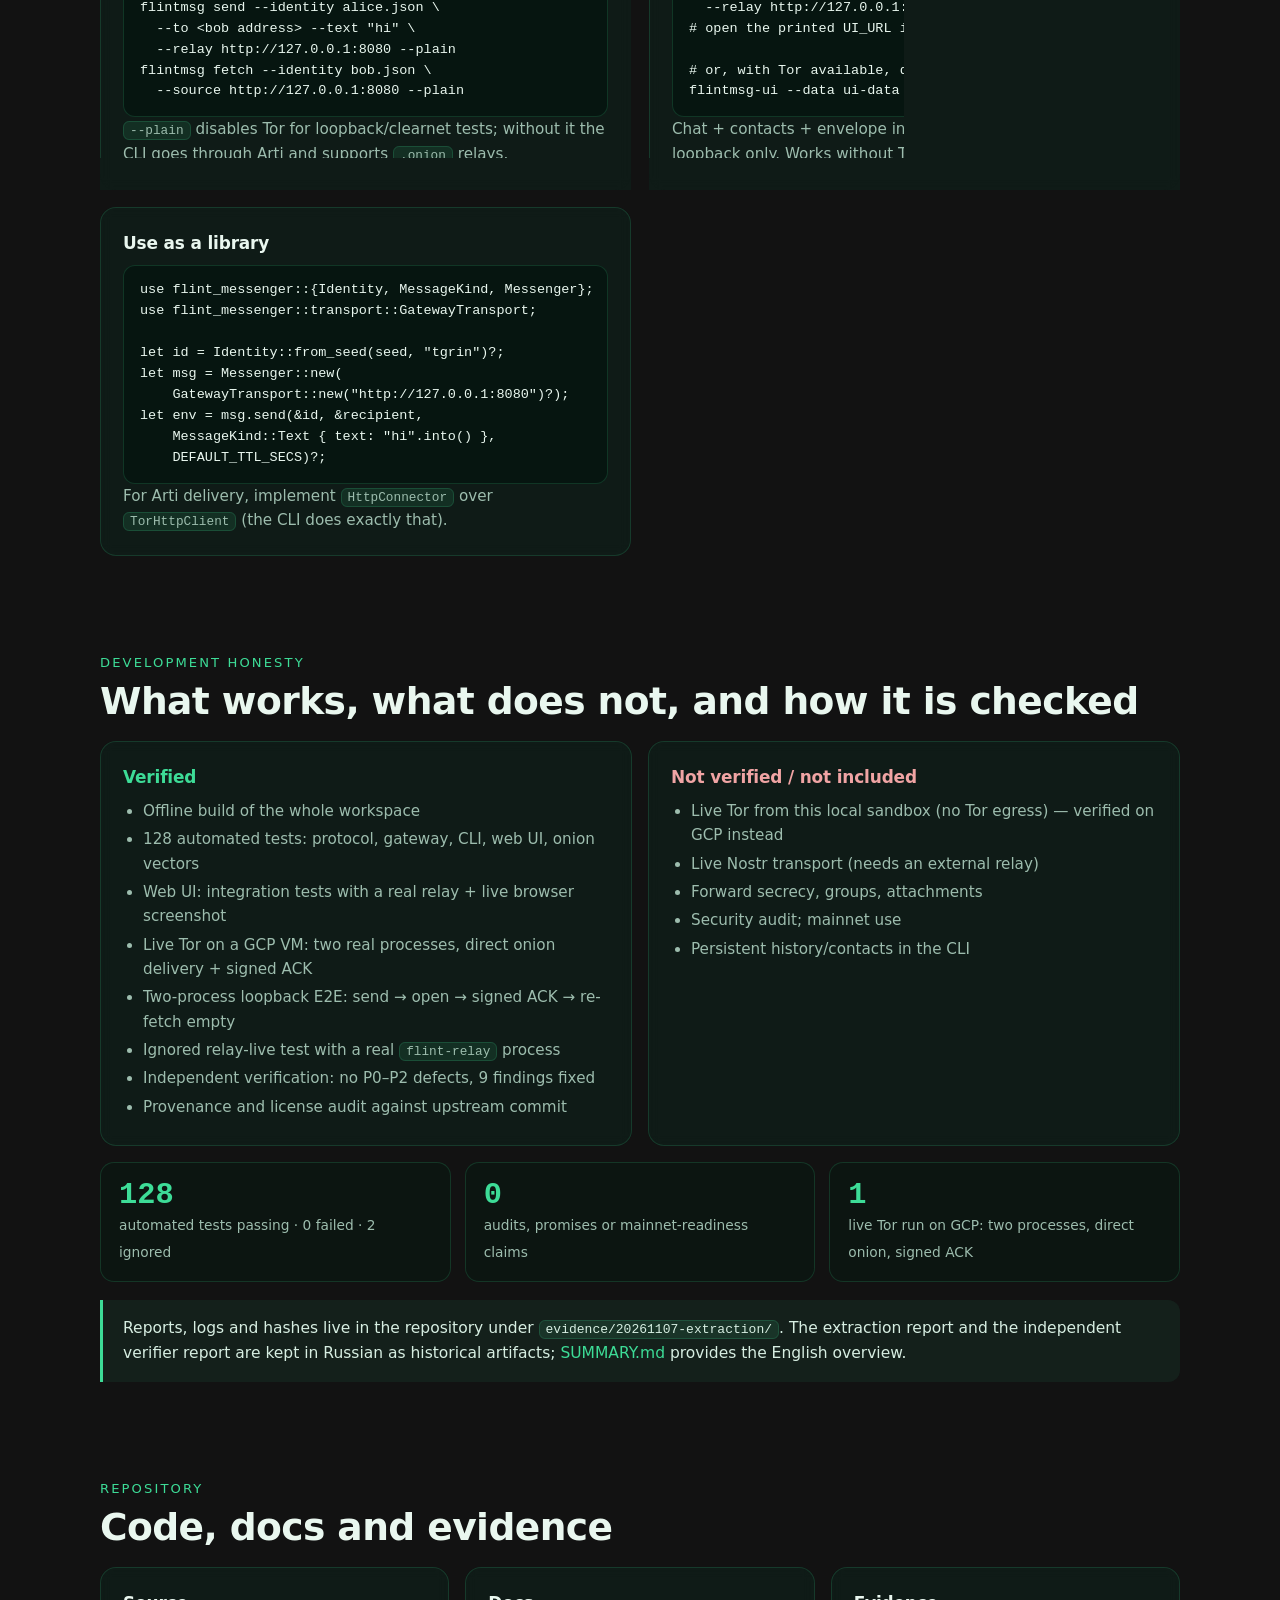
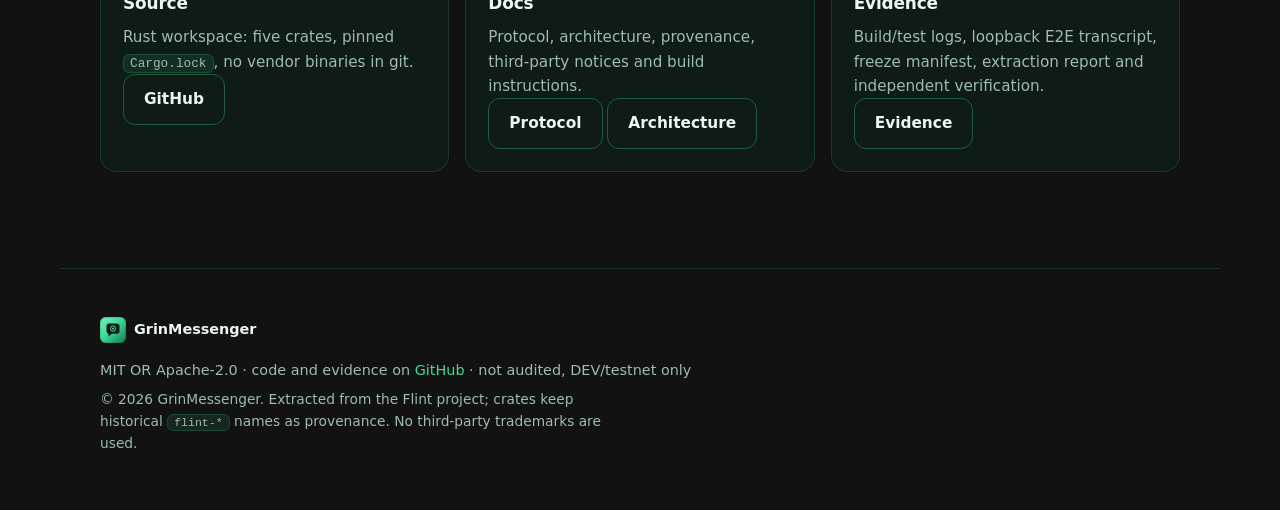
==== commit 42a40108: "Live Tor verified on a GCP VM (two-process direct onion); drop unsupported in-process self-test; doc" ====
--- a/site/index.html
+++ b/site/index.html
@@ -59,8 +59,8 @@
         <a class="btn" href="#quickstart">Quick start</a>
       </div>
       <p class="fineprint">
-        DEV/testnet tool, not audited. Live Tor could not be verified in the build
-        environment — the project says so instead of calling it a pass.
+        DEV/testnet tool, not audited. Live Tor was verified on a Google Cloud VM
+        with two real processes; the local build sandbox has no Tor egress.
       </p>
     </div>
     <figure class="shot">
@@ -131,14 +131,14 @@
     <article class="card status-card is-ready">
       <p class="status-tag">Available for testing</p>
       <h2>Build &amp; tests</h2>
-      <p>Offline build and the Rust test suite pass: 127 passed, 0 failed, 3 ignored (including the web-UI integration tests).</p>
+      <p>Offline build and the Rust test suite pass: 128 passed, 0 failed, 2 ignored (including the web-UI integration tests).</p>
       <p class="mono small">cargo test --workspace · Windows x64 MSVC</p>
     </article>
     <article class="card status-card">
-      <p class="status-tag">Needs Tor</p>
+      <p class="status-tag">Tor verified on GCP</p>
       <h2>Direct mode</h2>
-      <p>Recipient publishes an onion through in-process Arti; peers must be online. First bootstrap takes 30–150 s.</p>
-      <p class="mono small">flintmsg serve · flintmsg send</p>
+      <p>Recipient publishes an onion through in-process Arti; peers must be online. Live two-process delivery verified on a GCP VM (2026-11-08); first bootstrap takes 30–150 s.</p>
+      <p class="mono small">flintmsg serve · flintmsg send · evidence log in repo</p>
     </article>
     <article class="card status-card is-soon">
       <p class="status-tag">Works without Tor</p>
@@ -294,7 +294,7 @@
           <code>ttl</code>, <code>pow_bits</code>, transport route and payload
           size. The page also exports the transcript as JSON and shows the honest
           transport state (<code>tor</code> / <code>ready</code> /
-          <code>error</code>) without pretending that a Tor path was verified.
+          <code>error</code>) without pretending about the transport state.
         </p>
         <pre class="code">flintmsg-ui --data ui-data \
   --relay http://127.0.0.1:8080 --plain
@@ -385,8 +385,9 @@
         <h3 class="ok">Verified</h3>
         <ul>
           <li>Offline build of the whole workspace</li>
-          <li>127 automated tests: protocol, gateway, CLI, web UI, onion vectors</li>
+          <li>128 automated tests: protocol, gateway, CLI, web UI, onion vectors</li>
           <li>Web UI: integration tests with a real relay + live browser screenshot</li>
+          <li>Live Tor on a GCP VM: two real processes, direct onion delivery + signed ACK</li>
           <li>Two-process loopback E2E: send → open → signed ACK → re-fetch empty</li>
           <li>Ignored relay-live test with a real <code>flint-relay</code> process</li>
           <li>Independent verification: no P0–P2 defects, 9 findings fixed</li>
@@ -396,8 +397,7 @@
       <article class="card list-card">
         <h3 class="no">Not verified / not included</h3>
         <ul>
-          <li>Live Tor: Arti bootstrap timed out — network unreachable here</li>
-          <li>Direct-mode CLI against a real onion</li>
+          <li>Live Tor from this local sandbox (no Tor egress) — verified on GCP instead</li>
           <li>Live Nostr transport (needs an external relay)</li>
           <li>Forward secrecy, groups, attachments</li>
           <li>Security audit; mainnet use</li>
@@ -406,9 +406,9 @@
       </article>
     </div>
     <div class="facts">
-      <div class="fact"><strong>127</strong><span>automated tests passing · 0 failed · 3 ignored</span></div>
+      <div class="fact"><strong>128</strong><span>automated tests passing · 0 failed · 2 ignored</span></div>
       <div class="fact"><strong>0</strong><span>audits, promises or mainnet-readiness claims</span></div>
-      <div class="fact"><strong>1</strong><span>Tor path reported as NOT VERIFIED instead of faked as a pass</span></div>
+      <div class="fact"><strong>1</strong><span>live Tor run on GCP: two processes, direct onion, signed ACK</span></div>
     </div>
     <p class="callout">
       Reports, logs and hashes live in the repository under
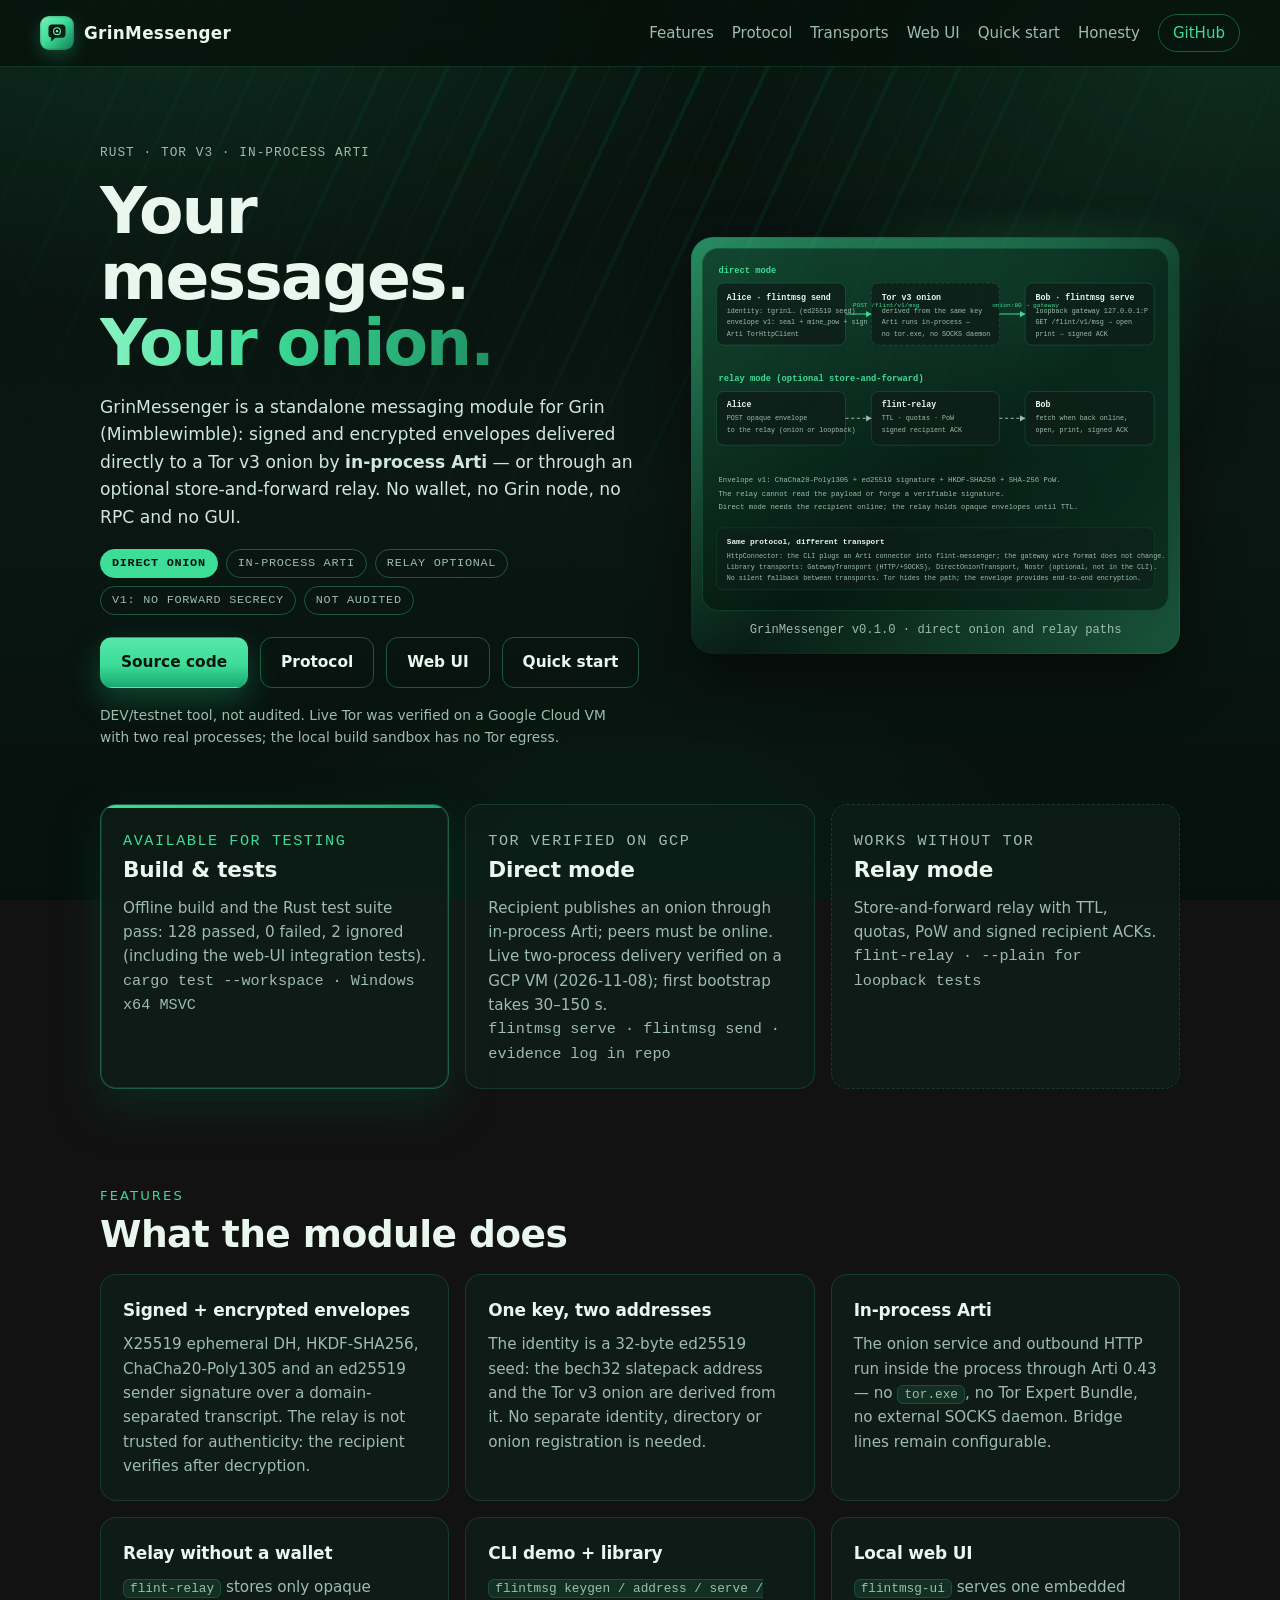
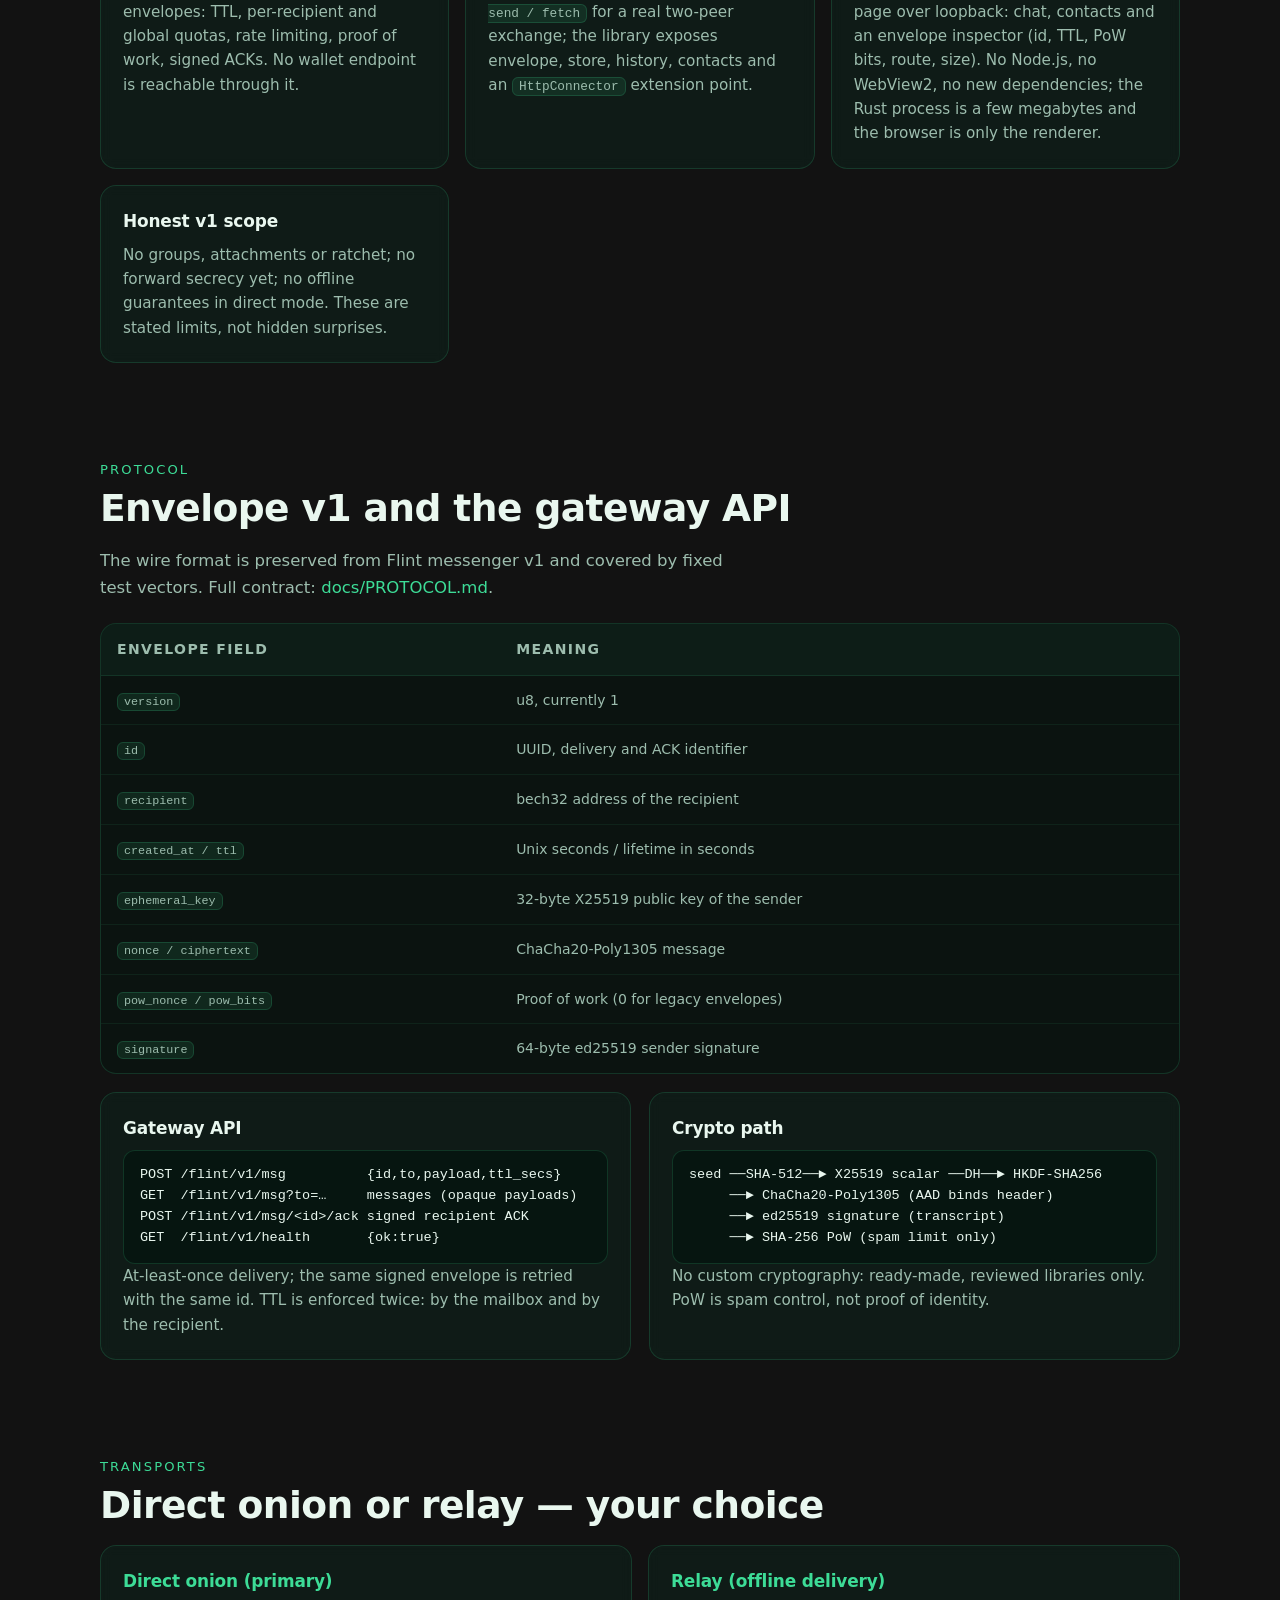
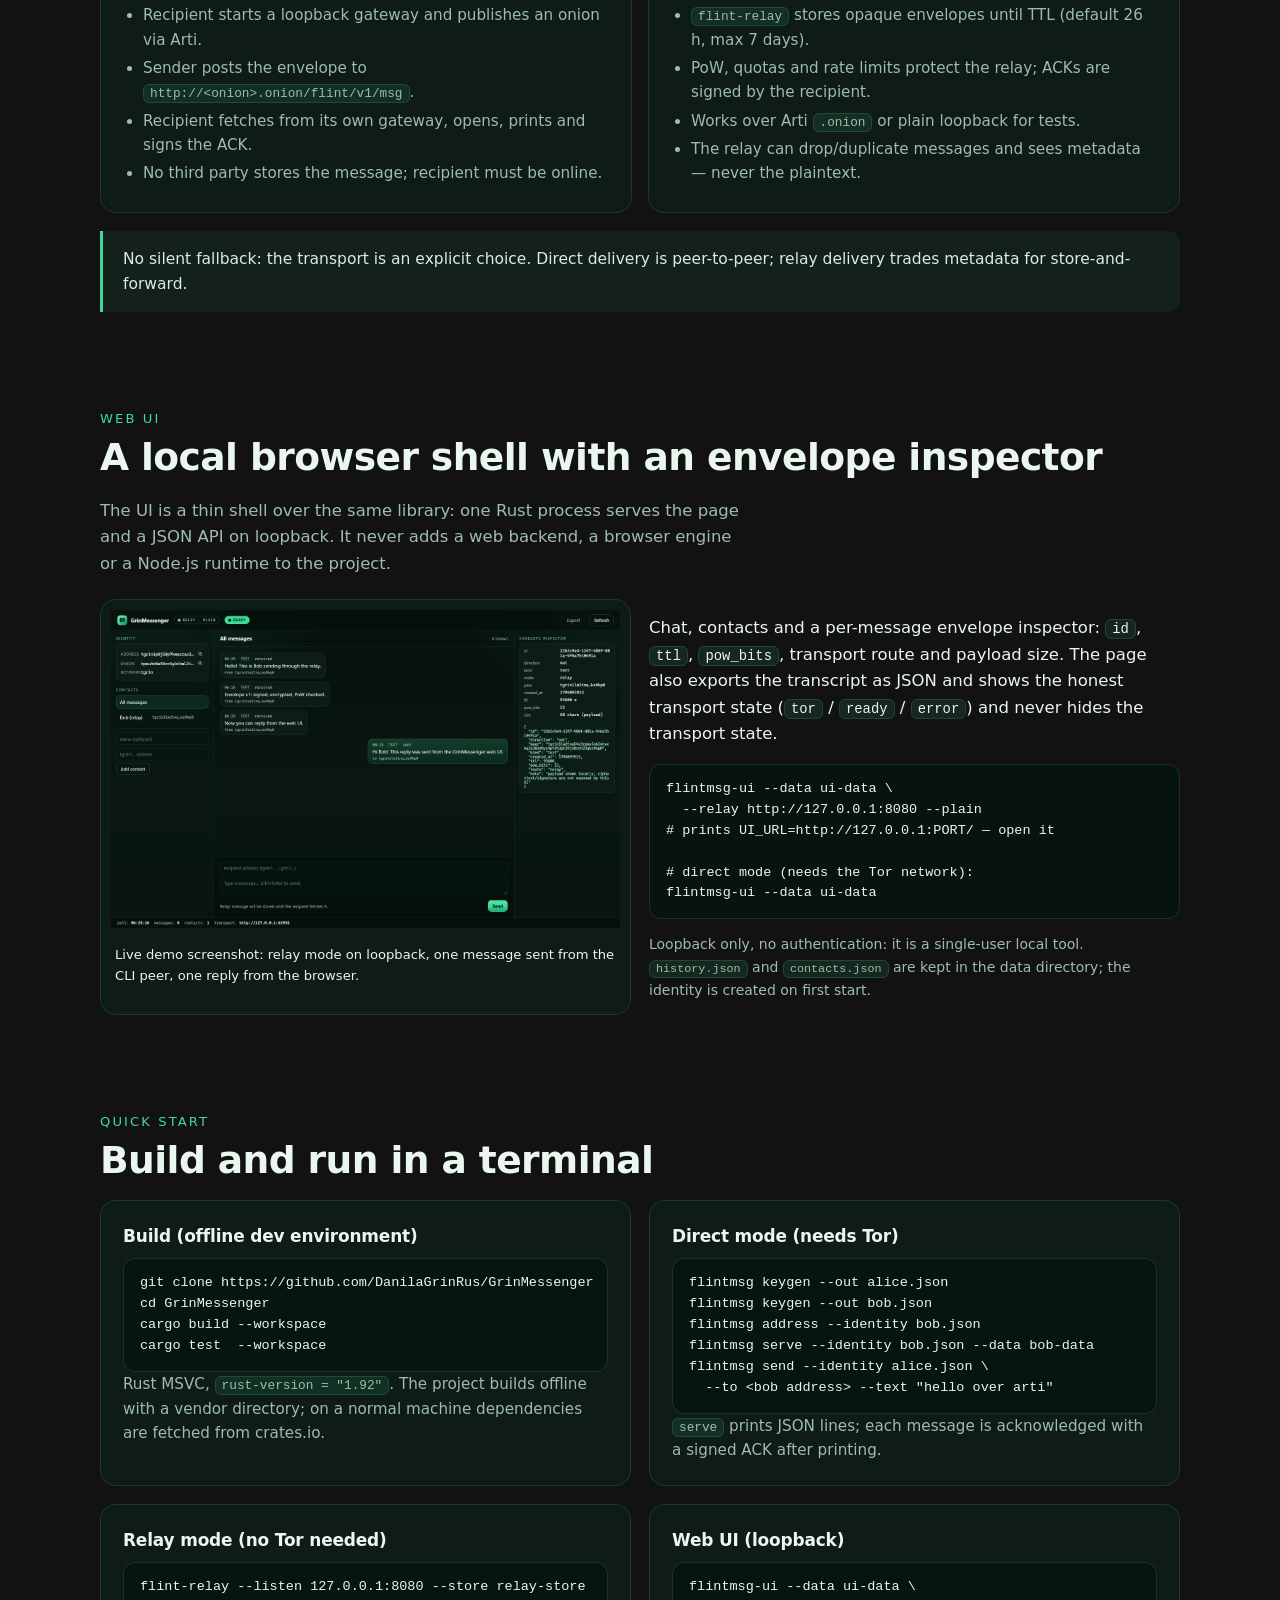
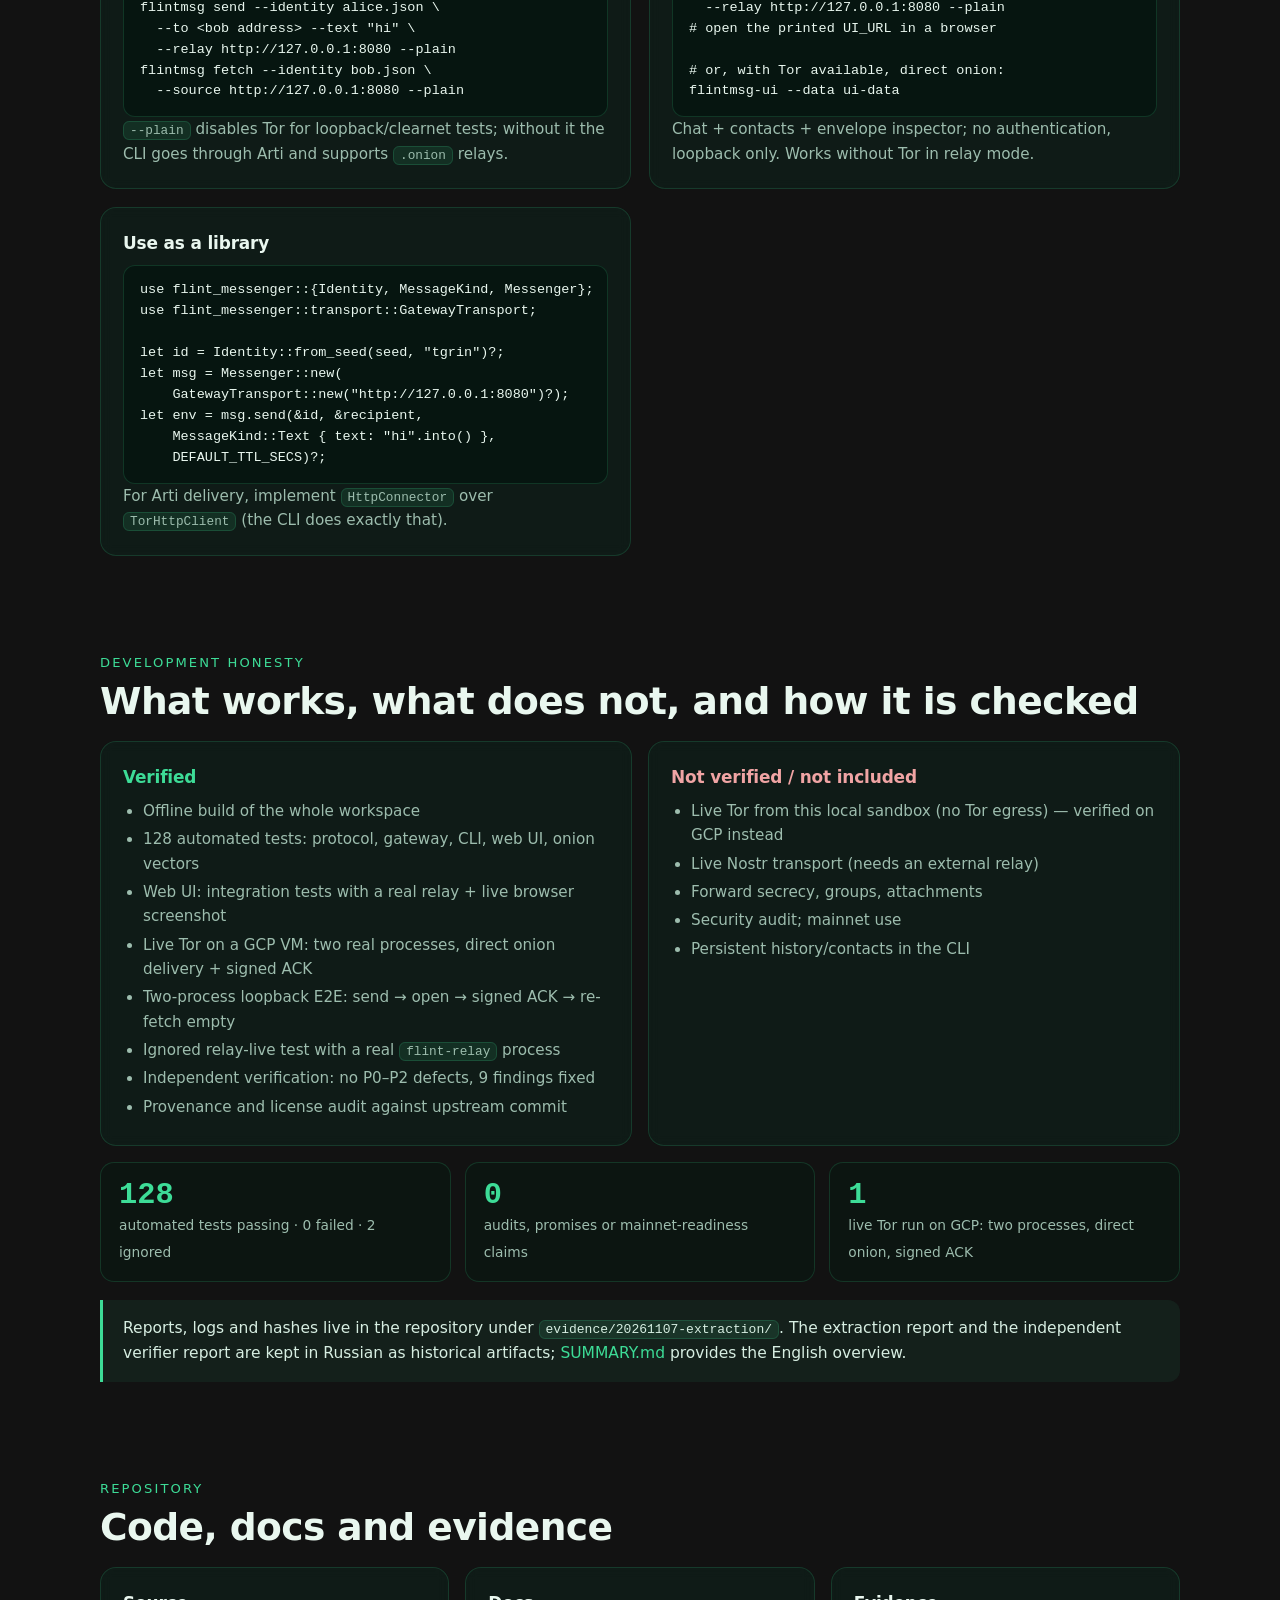
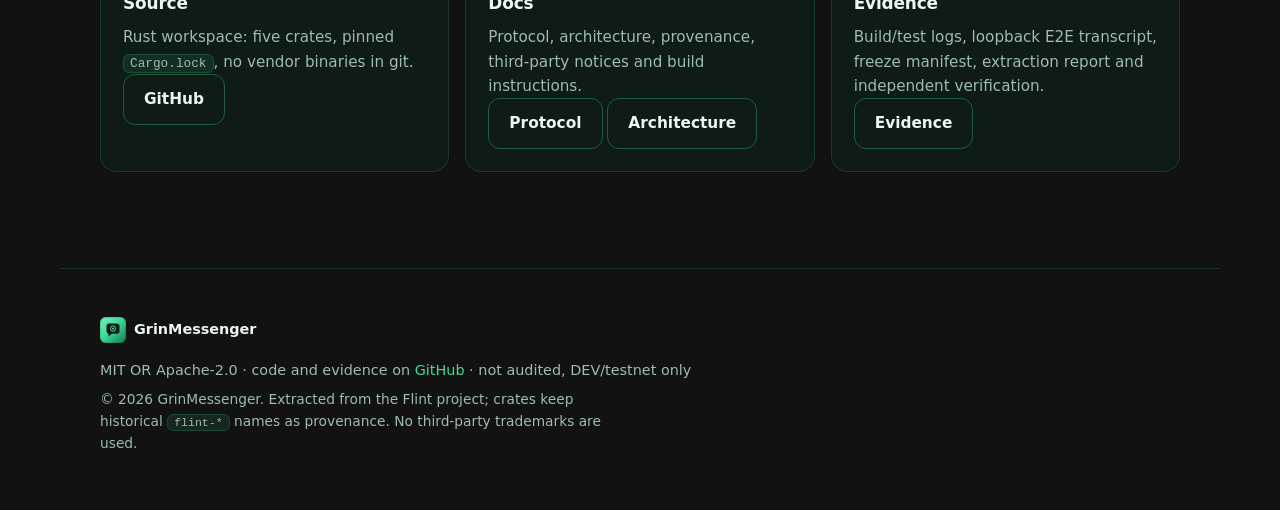
==== commit 5443faa1: "Evidence: GCP live Tor run (Linux tests + two-process direct onion) and site wording fix" ====
--- a/site/index.html
+++ b/site/index.html
@@ -294,7 +294,7 @@
           <code>ttl</code>, <code>pow_bits</code>, transport route and payload
           size. The page also exports the transcript as JSON and shows the honest
           transport state (<code>tor</code> / <code>ready</code> /
-          <code>error</code>) without pretending about the transport state.
+          <code>error</code>) and never hides the transport state.
         </p>
         <pre class="code">flintmsg-ui --data ui-data \
   --relay http://127.0.0.1:8080 --plain
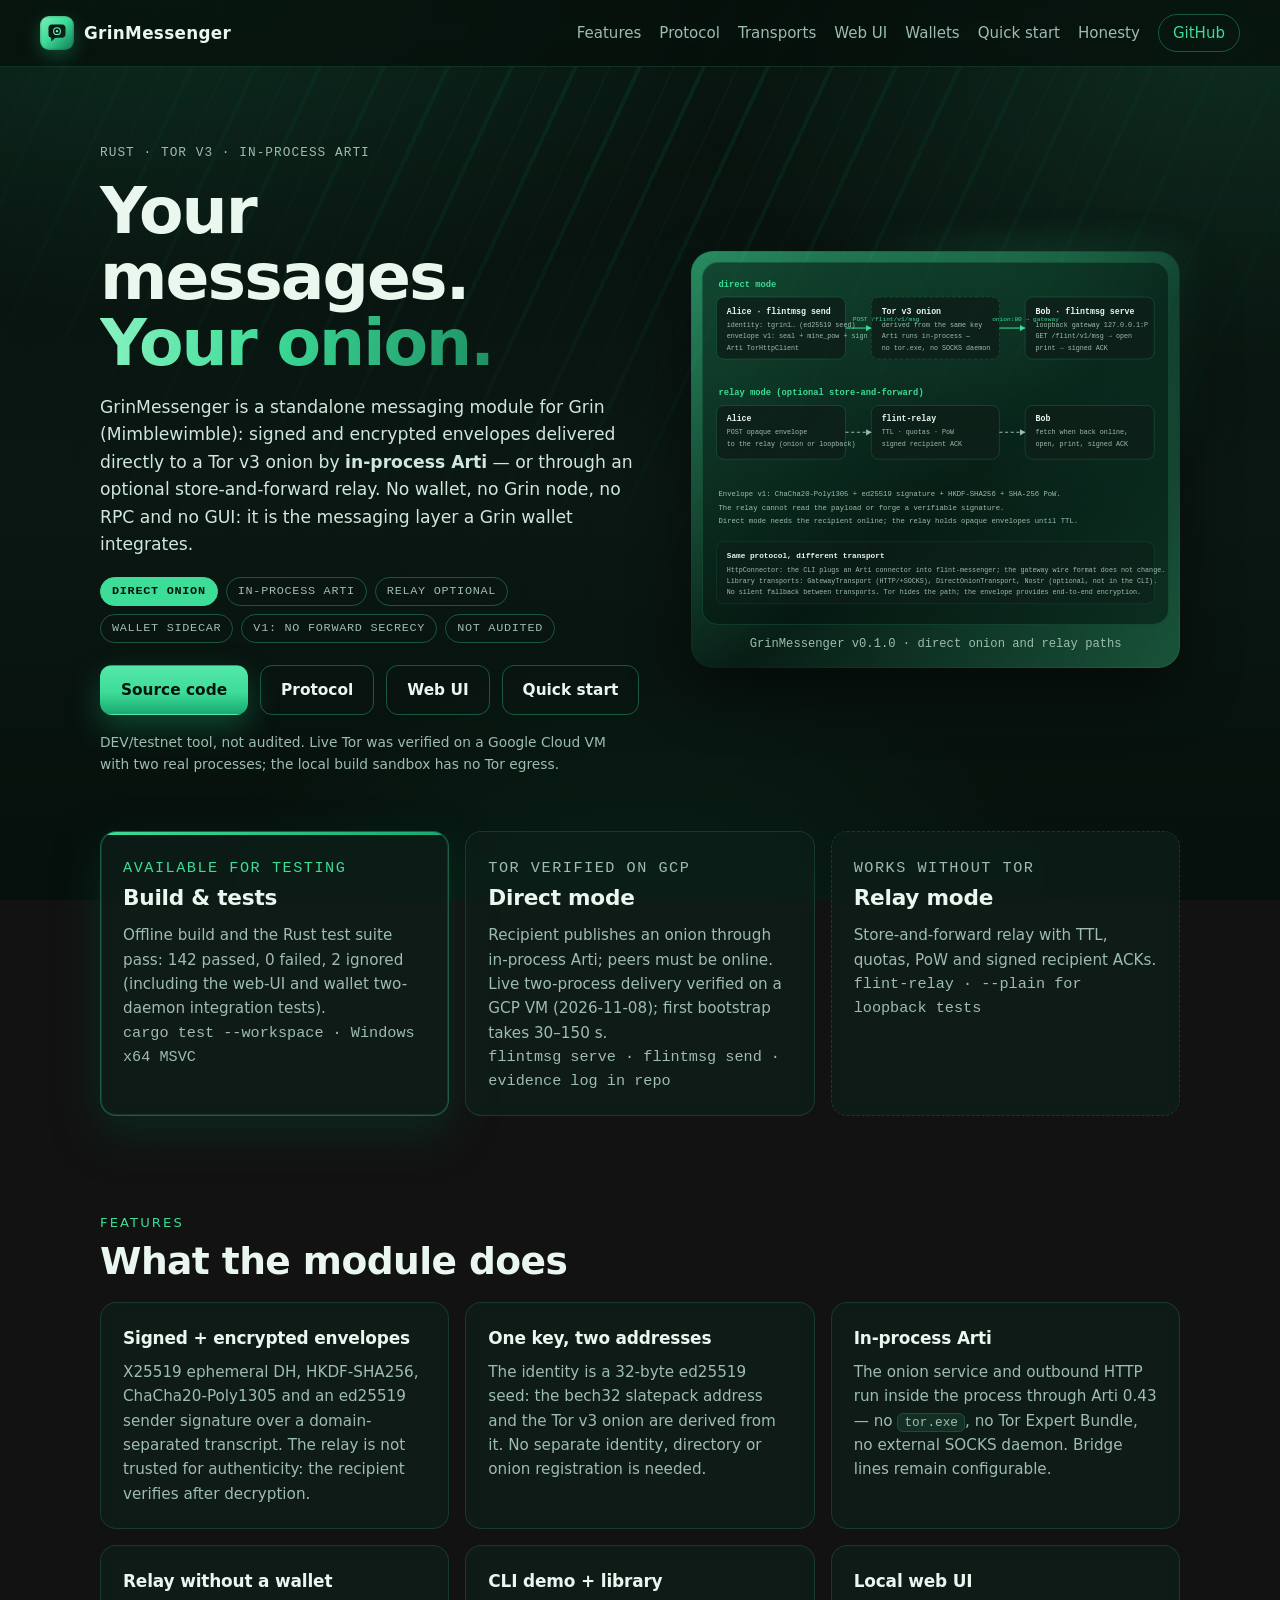
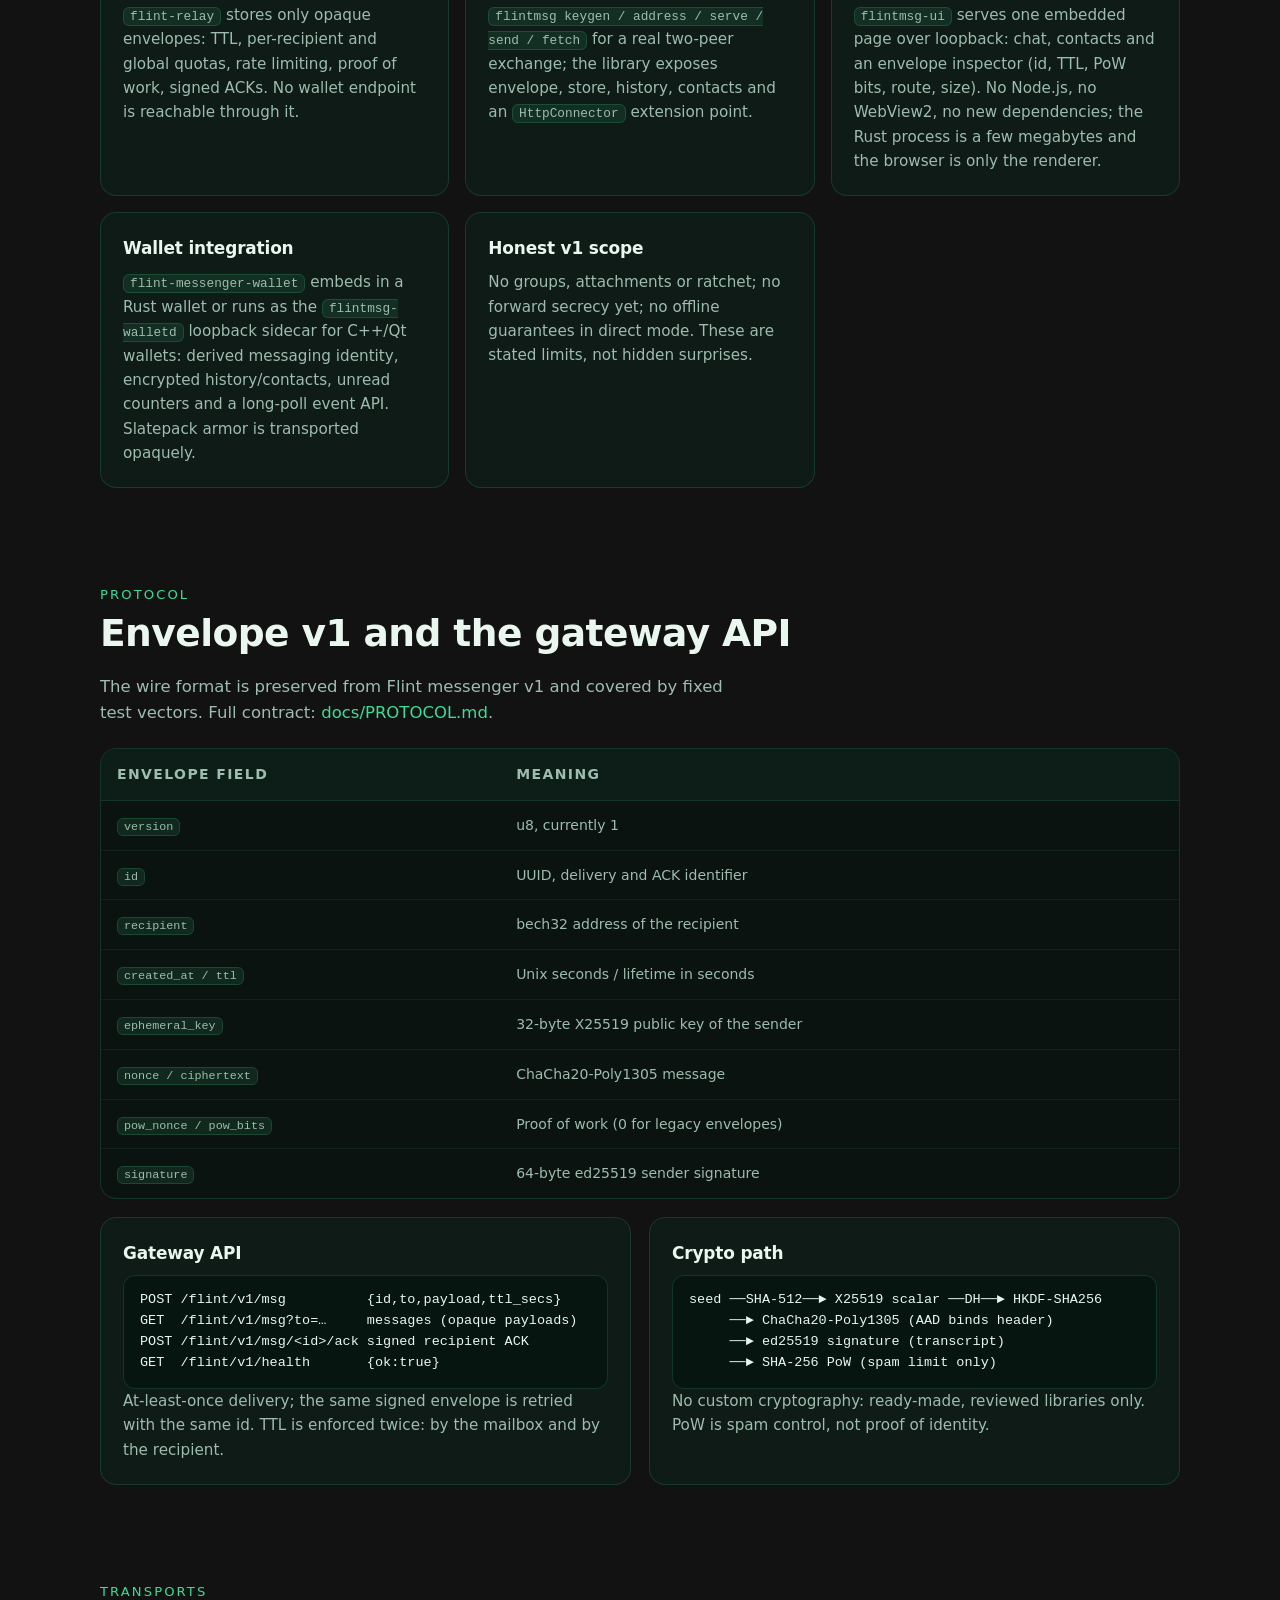
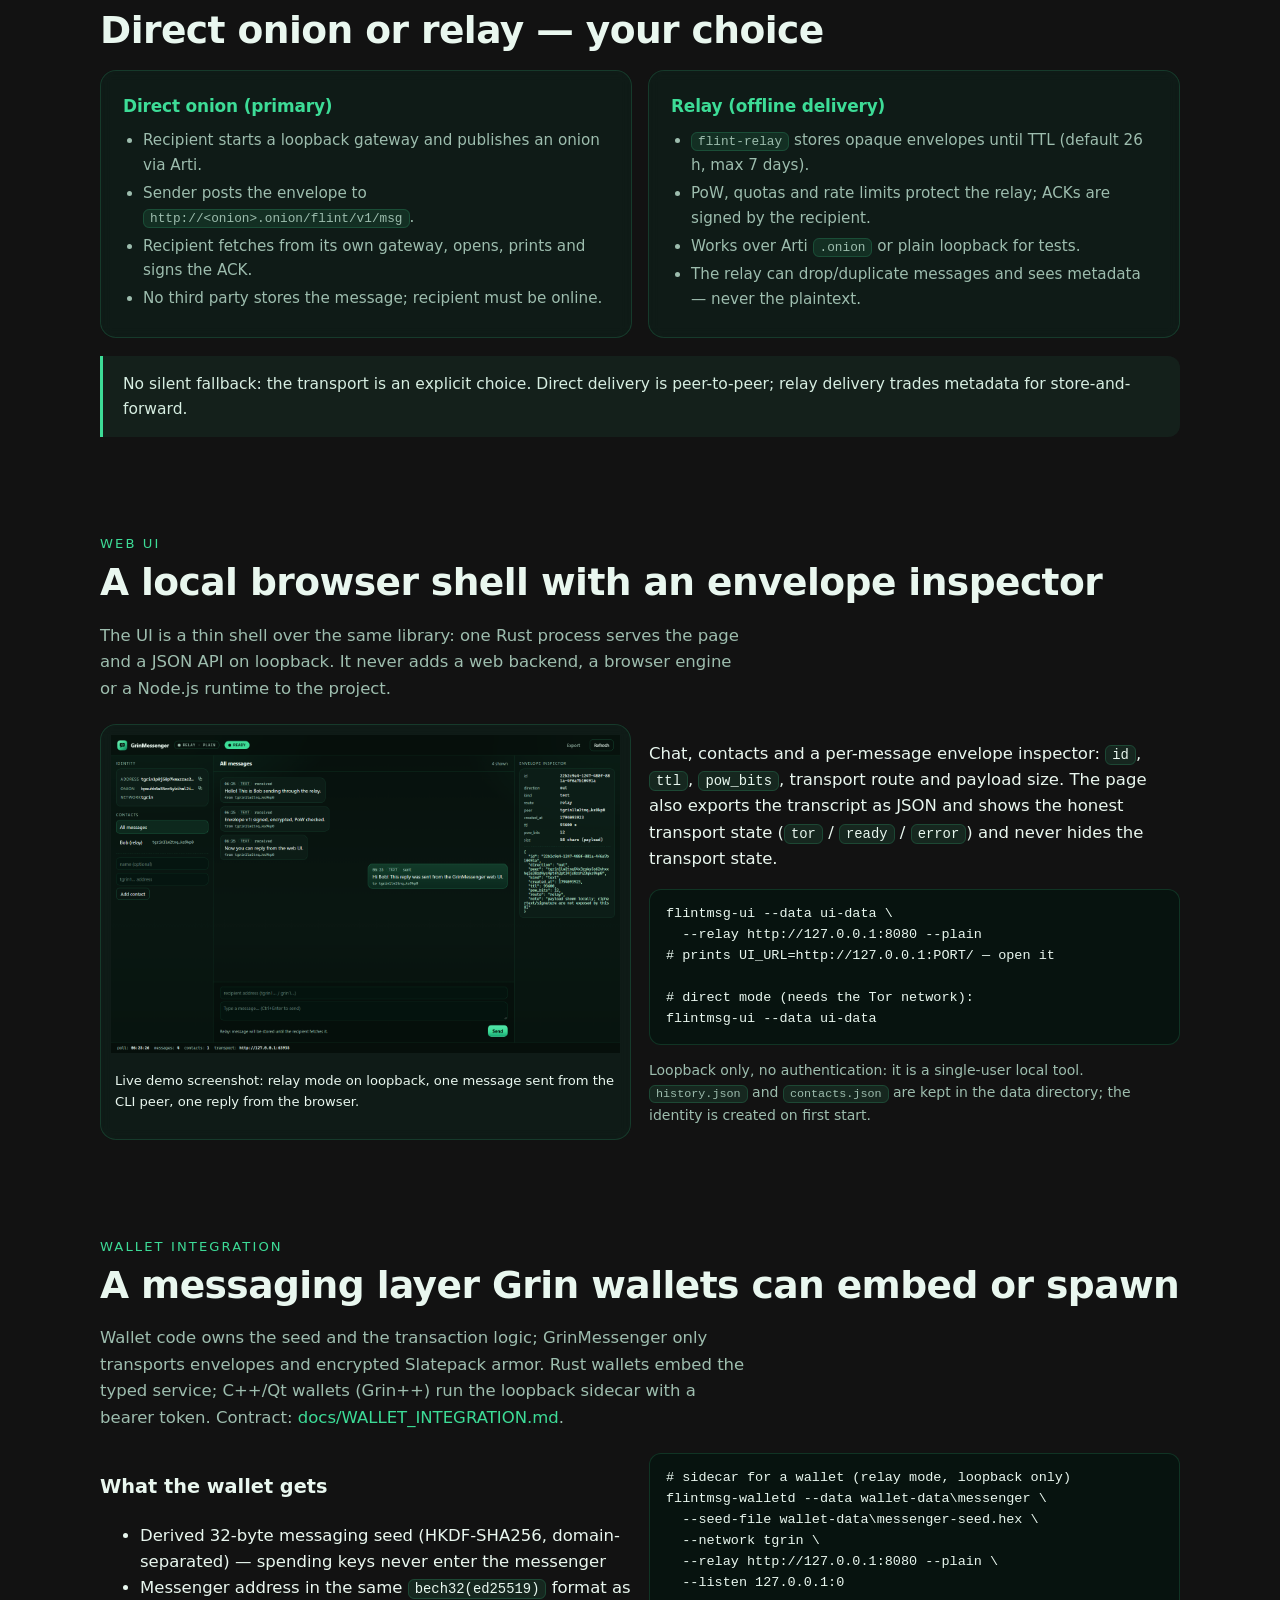
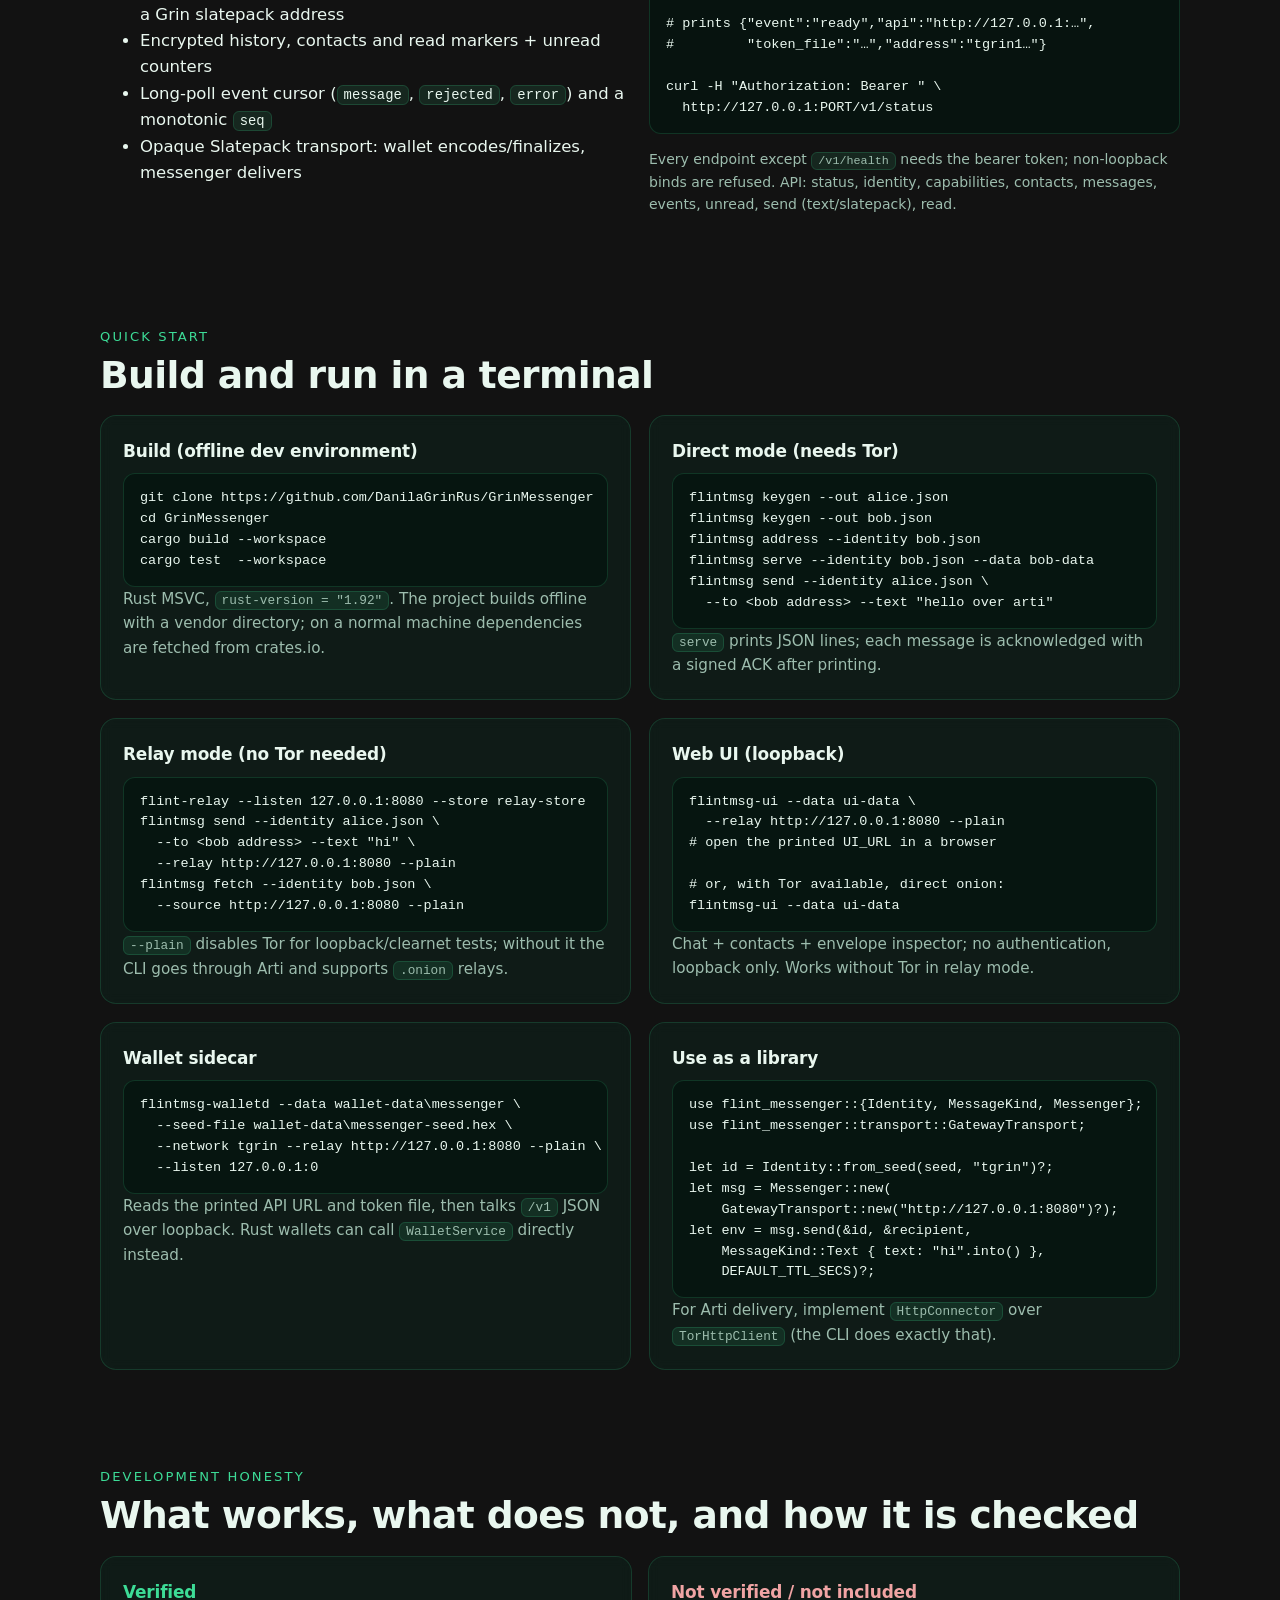
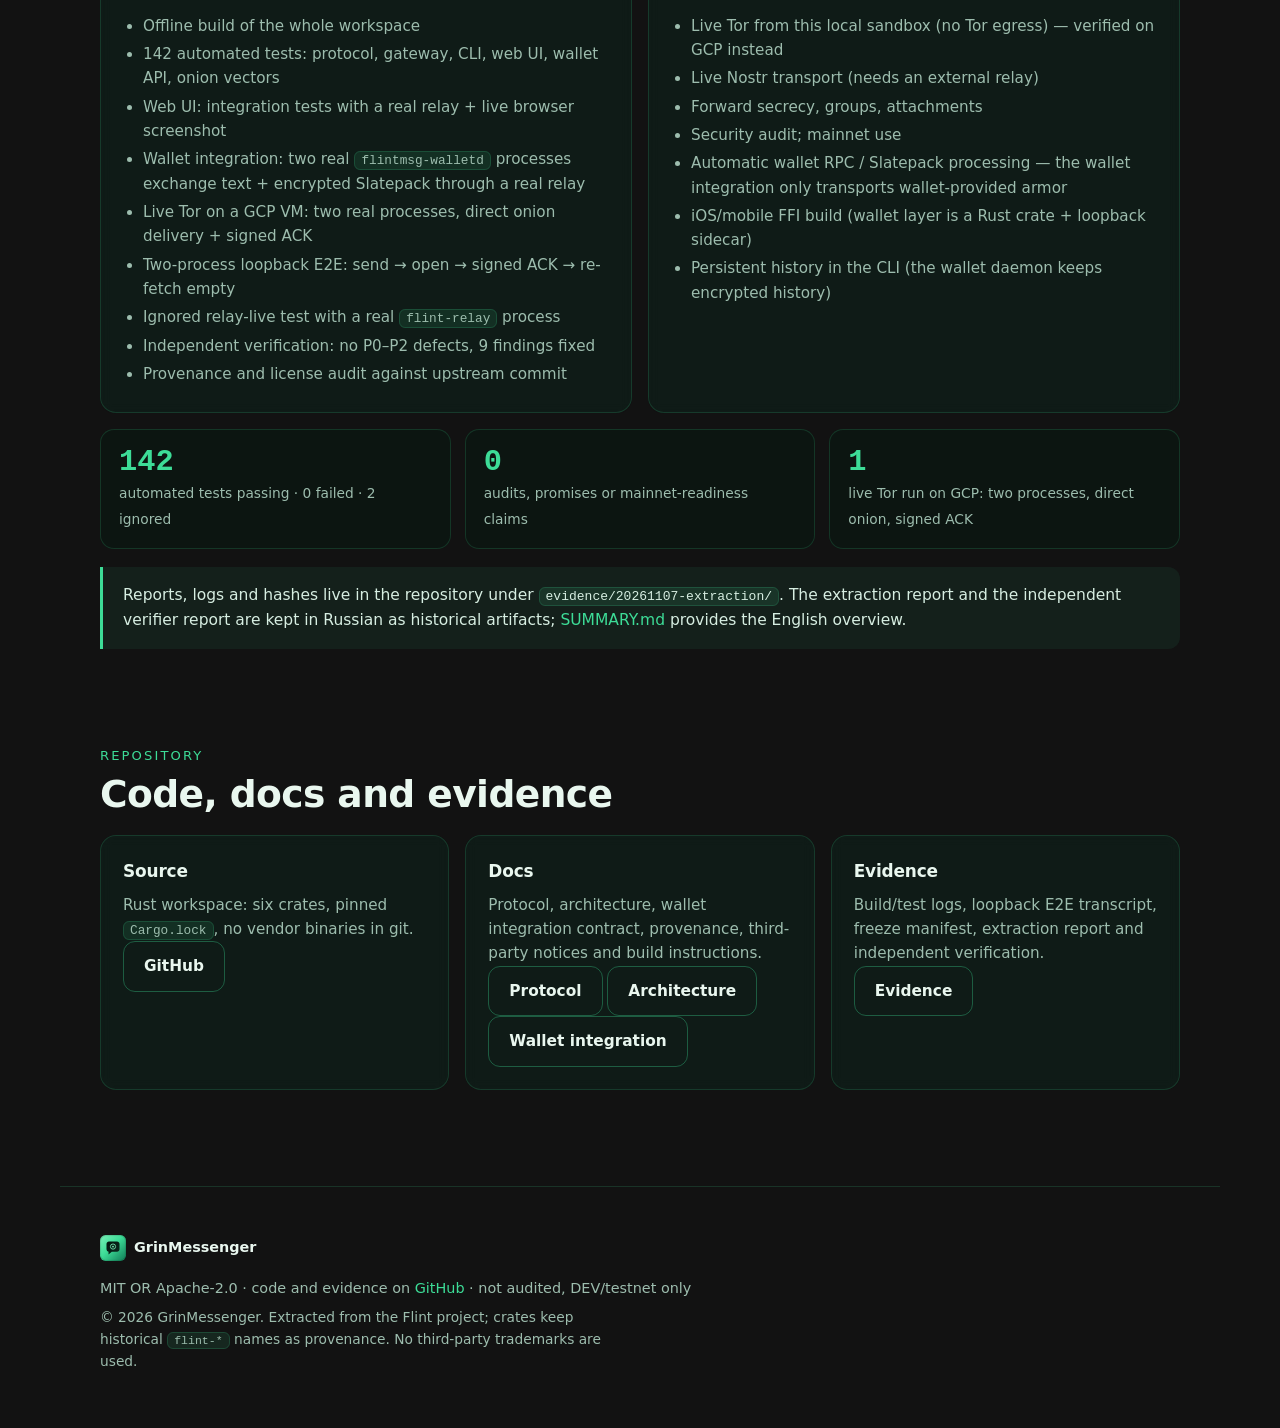
==== commit d8aa20da: "Add wallet integration layer: WalletService, seed derivation, encrypted wallet storage, loopback sid" ====
--- a/site/index.html
+++ b/site/index.html
@@ -4,7 +4,7 @@
 <meta charset="utf-8">
 <meta name="viewport" content="width=device-width, initial-scale=1">
 <title>GrinMessenger — encrypted messages for Grin over Tor/Arti</title>
-<meta name="description" content="GrinMessenger is a standalone messaging module for Grin (Mimblewimble): signed and encrypted envelopes delivered directly to a Tor v3 onion by in-process Arti, or through an optional store-and-forward relay. No wallet, no node, no UI. Rust, MIT OR Apache-2.0.">
+<meta name="description" content="GrinMessenger is a standalone messaging module for Grin (Mimblewimble): signed and encrypted envelopes delivered directly to a Tor v3 onion by in-process Arti, or through an optional store-and-forward relay. Wallet integration layer with a loopback sidecar API. Rust, MIT OR Apache-2.0.">
 <meta property="og:title" content="GrinMessenger — encrypted messages for Grin over Tor/Arti">
 <meta property="og:description" content="Signed and encrypted envelopes, direct onion delivery with in-process Arti, optional relay. Rust · Tor v3 · MIT OR Apache-2.0.">
 <meta property="og:type" content="website">
@@ -27,6 +27,7 @@
     <a href="#protocol">Protocol</a>
     <a href="#transports">Transports</a>
     <a href="#webui">Web UI</a>
+    <a href="#wallets">Wallets</a>
     <a href="#quickstart">Quick start</a>
     <a href="#honesty">Honesty</a>
     <a class="gh" href="https://github.com/DanilaGrinRus/GrinMessenger">GitHub</a>
@@ -43,12 +44,14 @@
         GrinMessenger is a standalone messaging module for Grin (Mimblewimble):
         signed and encrypted envelopes delivered directly to a Tor v3 onion by
         <strong>in-process Arti</strong> — or through an optional
-        store-and-forward relay. No wallet, no Grin node, no RPC and no GUI.
+        store-and-forward relay. No wallet, no Grin node, no RPC and no GUI:
+        it is the messaging layer a Grin wallet integrates.
       </p>
       <p class="badges">
         <span class="badge badge-mint">direct onion</span>
         <span class="badge">in-process Arti</span>
         <span class="badge">relay optional</span>
+        <span class="badge">wallet sidecar</span>
         <span class="badge">v1: no forward secrecy</span>
         <span class="badge">not audited</span>
       </p>
@@ -131,7 +134,7 @@
     <article class="card status-card is-ready">
       <p class="status-tag">Available for testing</p>
       <h2>Build &amp; tests</h2>
-      <p>Offline build and the Rust test suite pass: 128 passed, 0 failed, 2 ignored (including the web-UI integration tests).</p>
+      <p>Offline build and the Rust test suite pass: 142 passed, 0 failed, 2 ignored (including the web-UI and wallet two-daemon integration tests).</p>
       <p class="mono small">cargo test --workspace · Windows x64 MSVC</p>
     </article>
     <article class="card status-card">
@@ -188,6 +191,13 @@
           contacts and an envelope inspector (id, TTL, PoW bits, route, size).
           No Node.js, no WebView2, no new dependencies; the Rust process is a
           few megabytes and the browser is only the renderer.</p>
+      </article>
+      <article class="card feature">
+        <h3>Wallet integration</h3>
+        <p><code>flint-messenger-wallet</code> embeds in a Rust wallet or runs as
+          the <code>flintmsg-walletd</code> loopback sidecar for C++/Qt wallets:
+          derived messaging identity, encrypted history/contacts, unread counters
+          and a long-poll event API. Slatepack armor is transported opaquely.</p>
       </article>
       <article class="card feature">
         <h3>Honest v1 scope</h3>
@@ -311,6 +321,48 @@
     </div>
   </section>
 
+  <section id="wallets">
+    <p class="section-kicker">Wallet integration</p>
+    <h2 class="section-title">A messaging layer Grin wallets can embed or spawn</h2>
+    <p class="section-note">
+      Wallet code owns the seed and the transaction logic; GrinMessenger only
+      transports envelopes and encrypted Slatepack armor. Rust wallets embed the
+      typed service; C++/Qt wallets (Grin++) run the loopback sidecar with a
+      bearer token. Contract: <a href="https://github.com/DanilaGrinRus/GrinMessenger/blob/main/docs/WALLET_INTEGRATION.md">docs/WALLET_INTEGRATION.md</a>.
+    </p>
+    <div class="cards-2">
+      <div>
+        <h3>What the wallet gets</h3>
+        <ul>
+          <li>Derived 32-byte messaging seed (HKDF-SHA256, domain-separated) — spending keys never enter the messenger</li>
+          <li>Messenger address in the same <code>bech32(ed25519)</code> format as a Grin slatepack address</li>
+          <li>Encrypted history, contacts and read markers + unread counters</li>
+          <li>Long-poll event cursor (<code>message</code>, <code>rejected</code>, <code>error</code>) and a monotonic <code>seq</code></li>
+          <li>Opaque Slatepack transport: wallet encodes/finalizes, messenger delivers</li>
+        </ul>
+      </div>
+      <div>
+        <pre class="code"># sidecar for a wallet (relay mode, loopback only)
+flintmsg-walletd --data wallet-data\messenger \
+  --seed-file wallet-data\messenger-seed.hex \
+  --network tgrin \
+  --relay http://127.0.0.1:8080 --plain \
+  --listen 127.0.0.1:0
+
+# prints {"event":"ready","api":"http://127.0.0.1:…",
+#         "token_file":"…","address":"tgrin1…"}
+
+curl -H "Authorization: Bearer <token>" \
+  http://127.0.0.1:PORT/v1/status</pre>
+        <p class="small-note">
+          Every endpoint except <code>/v1/health</code> needs the bearer token;
+          non-loopback binds are refused. API: status, identity, capabilities,
+          contacts, messages, events, unread, send (text/slatepack), read.
+        </p>
+      </div>
+    </div>
+  </section>
+
   <section id="quickstart">
     <p class="section-kicker">Quick start</p>
     <h2 class="section-title">Build and run in a terminal</h2>
@@ -360,6 +412,16 @@
           authentication, loopback only. Works without Tor in relay mode.</p>
       </article>
       <article class="card">
+        <h3>Wallet sidecar</h3>
+        <pre class="code">flintmsg-walletd --data wallet-data\messenger \
+  --seed-file wallet-data\messenger-seed.hex \
+  --network tgrin --relay http://127.0.0.1:8080 --plain \
+  --listen 127.0.0.1:0</pre>
+        <p class="small-note">Reads the printed API URL and token file, then talks
+          <code>/v1</code> JSON over loopback. Rust wallets can call
+          <code>WalletService</code> directly instead.</p>
+      </article>
+      <article class="card">
         <h3>Use as a library</h3>
         <pre class="code">use flint_messenger::{Identity, MessageKind, Messenger};
 use flint_messenger::transport::GatewayTransport;
@@ -385,8 +447,9 @@
         <h3 class="ok">Verified</h3>
         <ul>
           <li>Offline build of the whole workspace</li>
-          <li>128 automated tests: protocol, gateway, CLI, web UI, onion vectors</li>
+          <li>142 automated tests: protocol, gateway, CLI, web UI, wallet API, onion vectors</li>
           <li>Web UI: integration tests with a real relay + live browser screenshot</li>
+          <li>Wallet integration: two real <code>flintmsg-walletd</code> processes exchange text + encrypted Slatepack through a real relay</li>
           <li>Live Tor on a GCP VM: two real processes, direct onion delivery + signed ACK</li>
           <li>Two-process loopback E2E: send → open → signed ACK → re-fetch empty</li>
           <li>Ignored relay-live test with a real <code>flint-relay</code> process</li>
@@ -401,12 +464,14 @@
           <li>Live Nostr transport (needs an external relay)</li>
           <li>Forward secrecy, groups, attachments</li>
           <li>Security audit; mainnet use</li>
-          <li>Persistent history/contacts in the CLI</li>
+          <li>Automatic wallet RPC / Slatepack processing — the wallet integration only transports wallet-provided armor</li>
+          <li>iOS/mobile FFI build (wallet layer is a Rust crate + loopback sidecar)</li>
+          <li>Persistent history in the CLI (the wallet daemon keeps encrypted history)</li>
         </ul>
       </article>
     </div>
     <div class="facts">
-      <div class="fact"><strong>128</strong><span>automated tests passing · 0 failed · 2 ignored</span></div>
+      <div class="fact"><strong>142</strong><span>automated tests passing · 0 failed · 2 ignored</span></div>
       <div class="fact"><strong>0</strong><span>audits, promises or mainnet-readiness claims</span></div>
       <div class="fact"><strong>1</strong><span>live Tor run on GCP: two processes, direct onion, signed ACK</span></div>
     </div>
@@ -425,16 +490,17 @@
     <div class="grid grid-3">
       <article class="card">
         <h3>Source</h3>
-        <p>Rust workspace: five crates, pinned <code>Cargo.lock</code>, no vendor
+        <p>Rust workspace: six crates, pinned <code>Cargo.lock</code>, no vendor
           binaries in git.</p>
         <p><a class="btn" href="https://github.com/DanilaGrinRus/GrinMessenger">GitHub</a></p>
       </article>
       <article class="card">
         <h3>Docs</h3>
-        <p>Protocol, architecture, provenance, third-party notices and build
-          instructions.</p>
+        <p>Protocol, architecture, wallet integration contract, provenance,
+          third-party notices and build instructions.</p>
         <p><a class="btn" href="https://github.com/DanilaGrinRus/GrinMessenger/blob/main/docs/PROTOCOL.md">Protocol</a>
-           <a class="btn" href="https://github.com/DanilaGrinRus/GrinMessenger/blob/main/docs/ARCHITECTURE.md">Architecture</a></p>
+           <a class="btn" href="https://github.com/DanilaGrinRus/GrinMessenger/blob/main/docs/ARCHITECTURE.md">Architecture</a>
+           <a class="btn" href="https://github.com/DanilaGrinRus/GrinMessenger/blob/main/docs/WALLET_INTEGRATION.md">Wallet integration</a></p>
       </article>
       <article class="card">
         <h3>Evidence</h3>
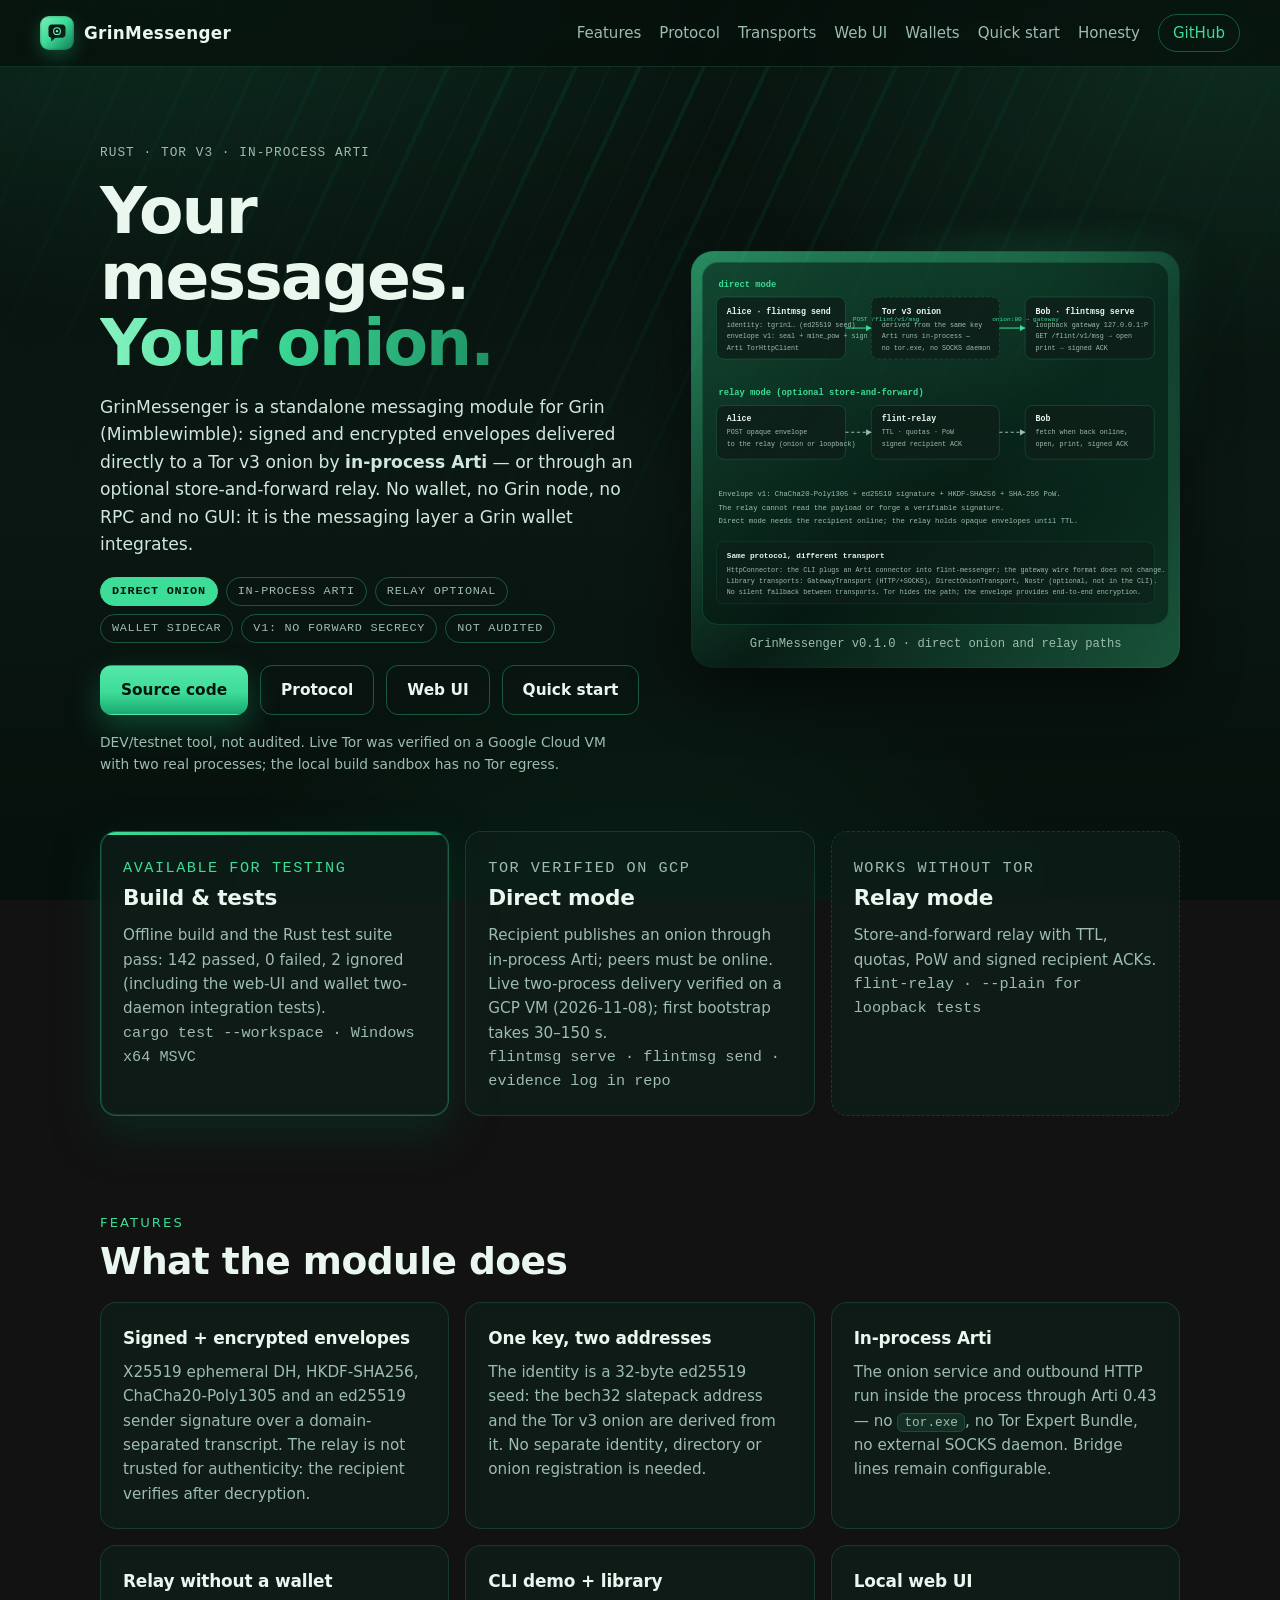
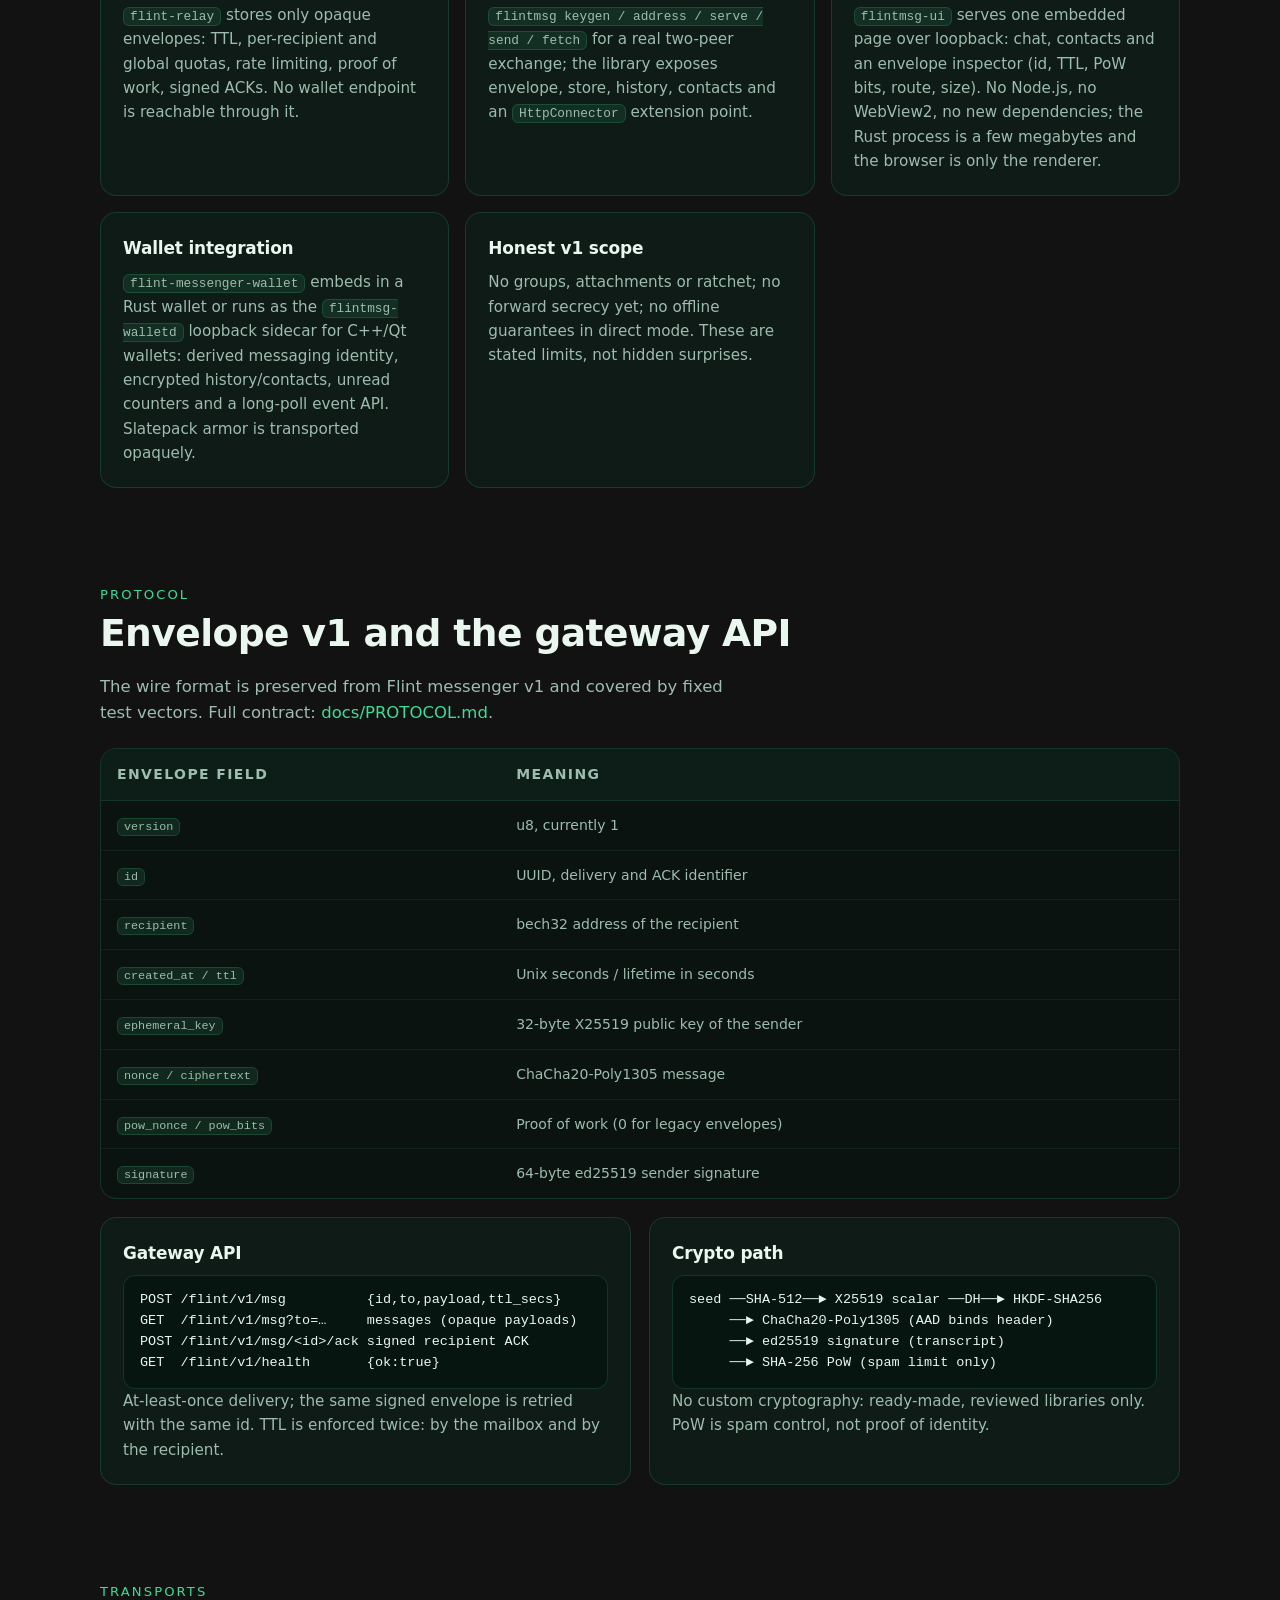
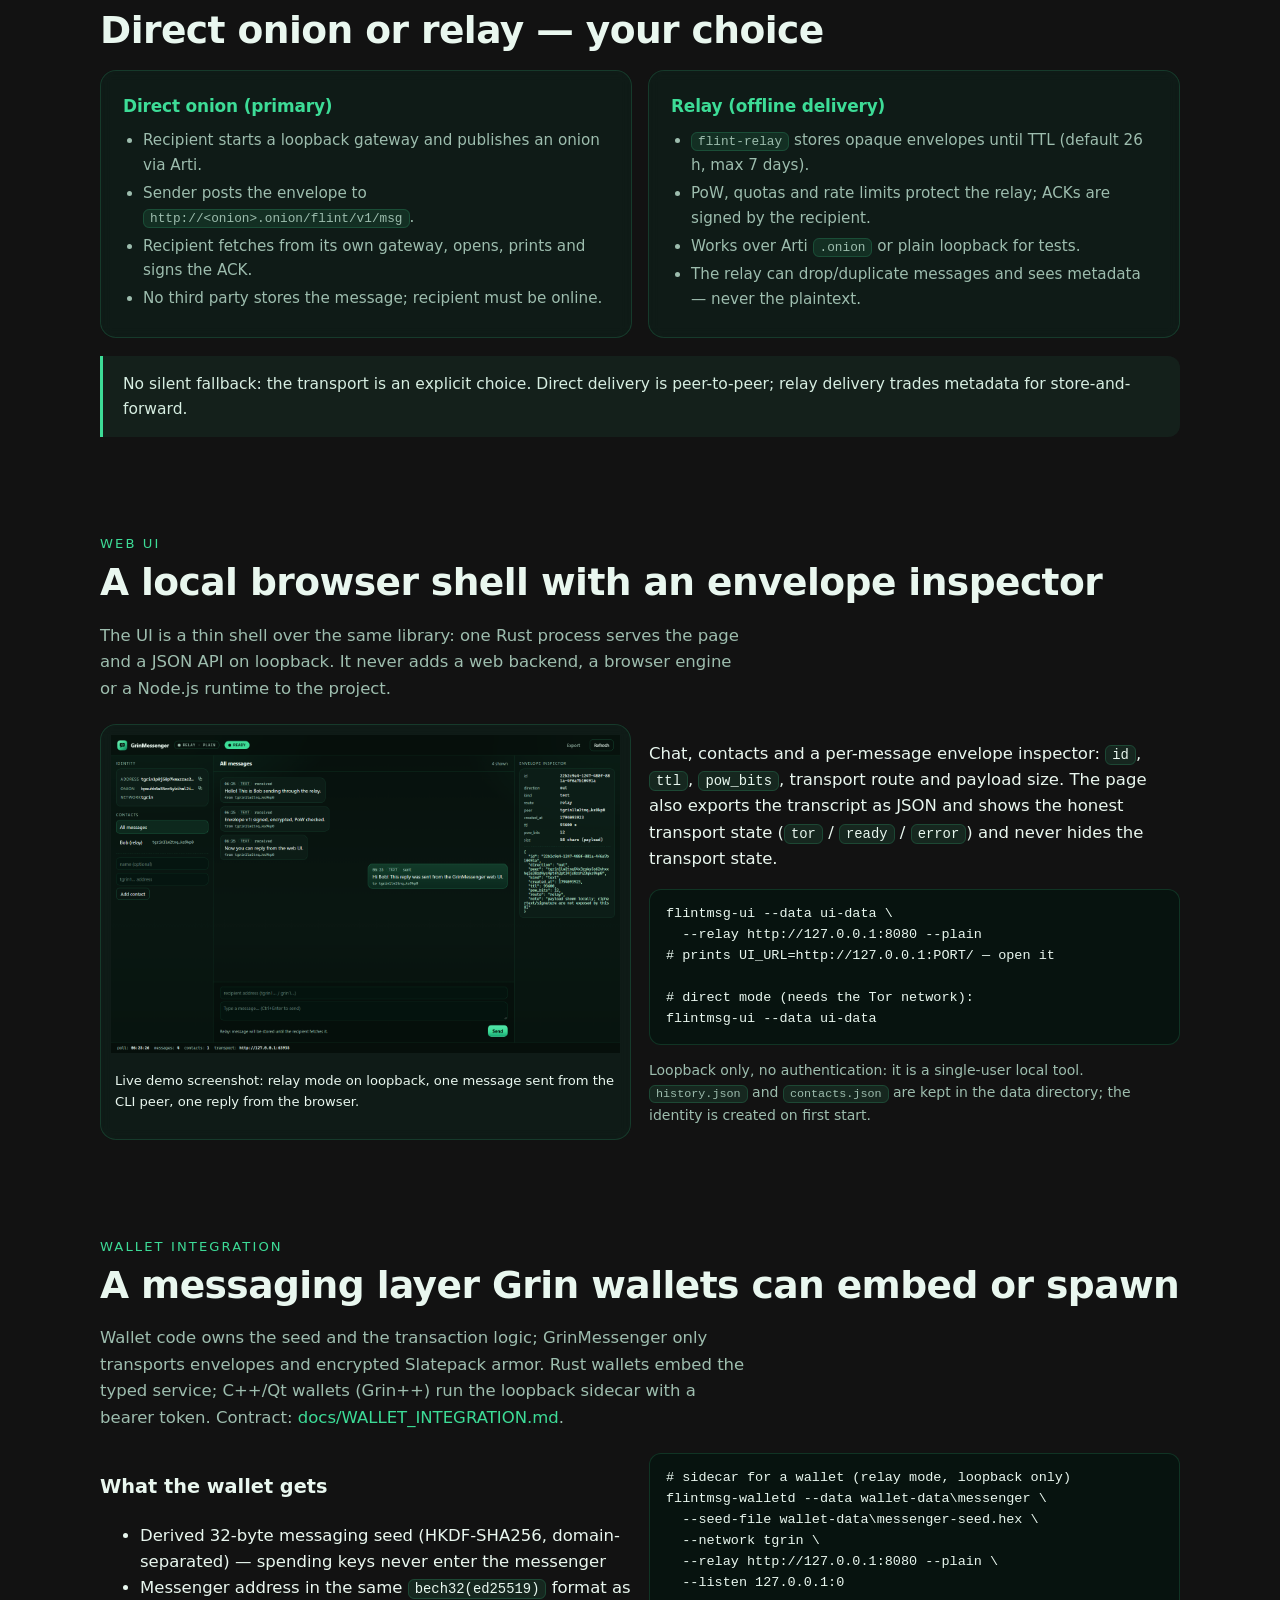
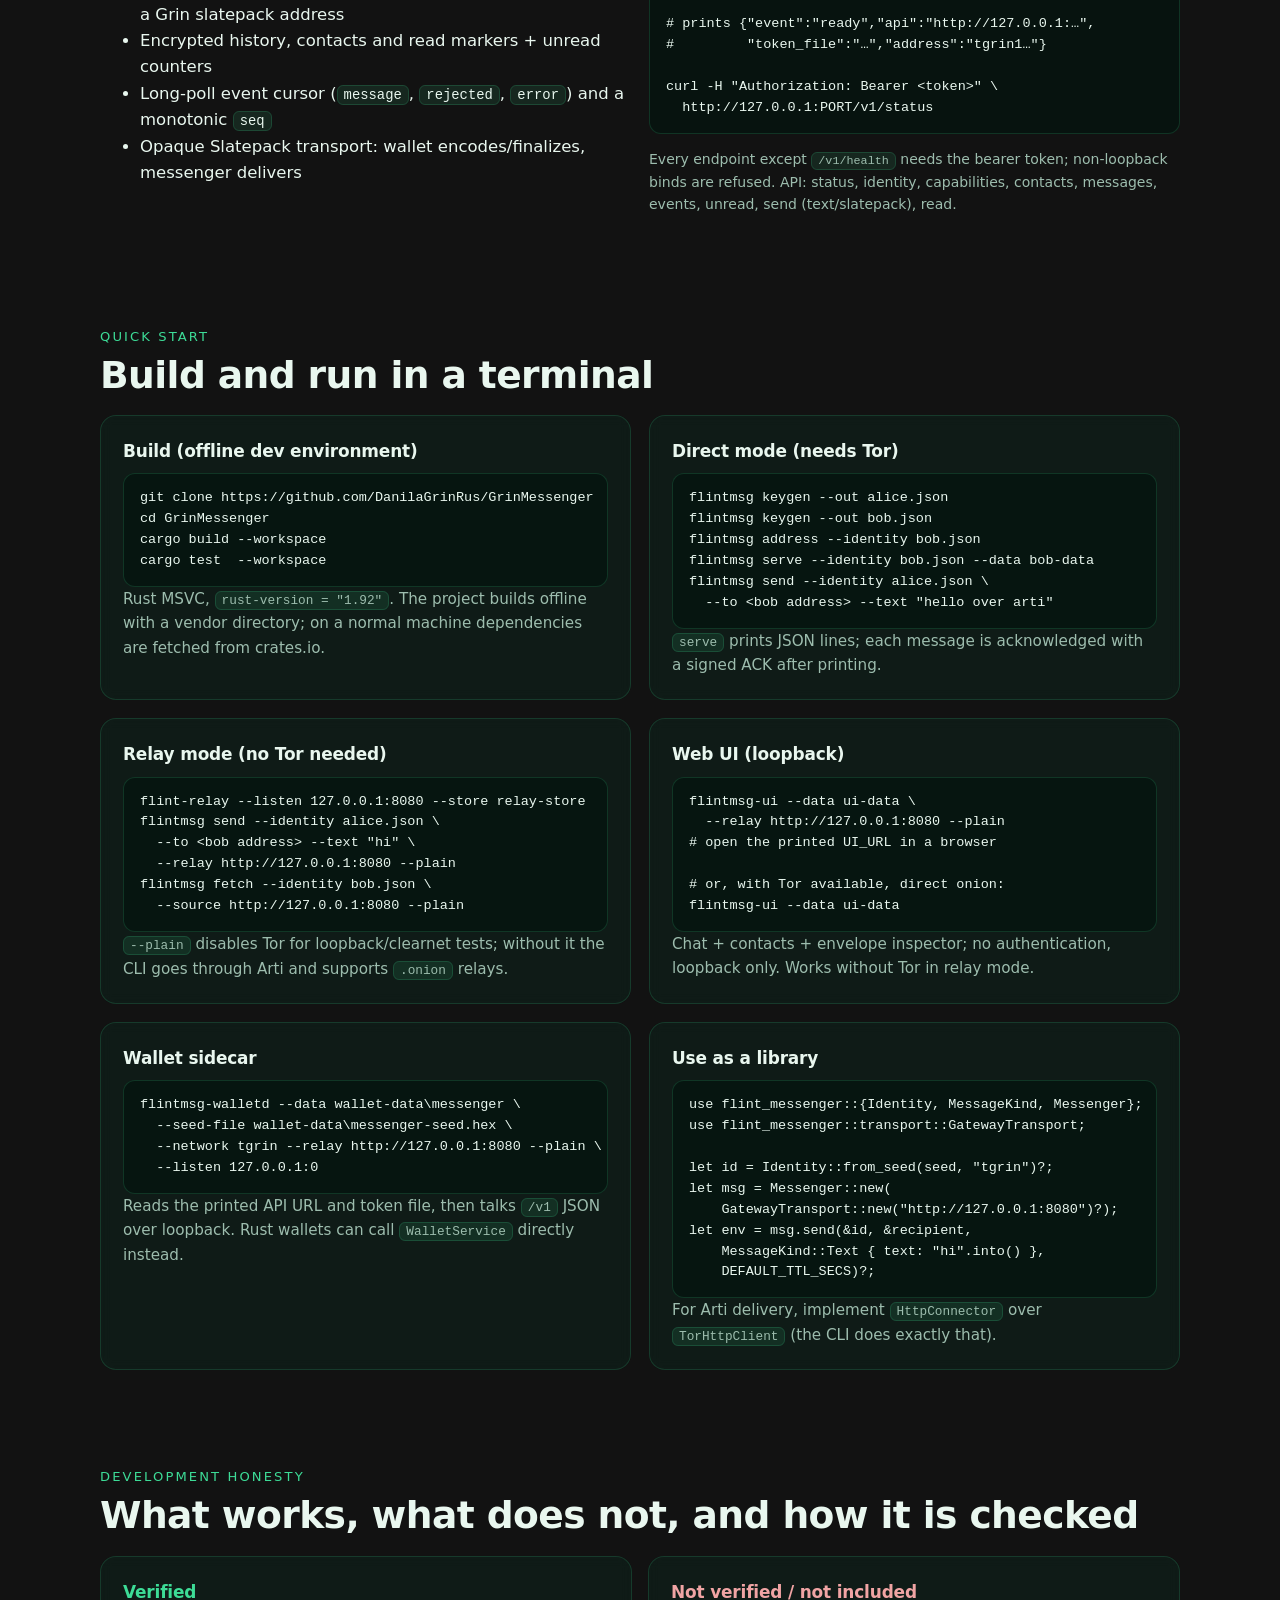
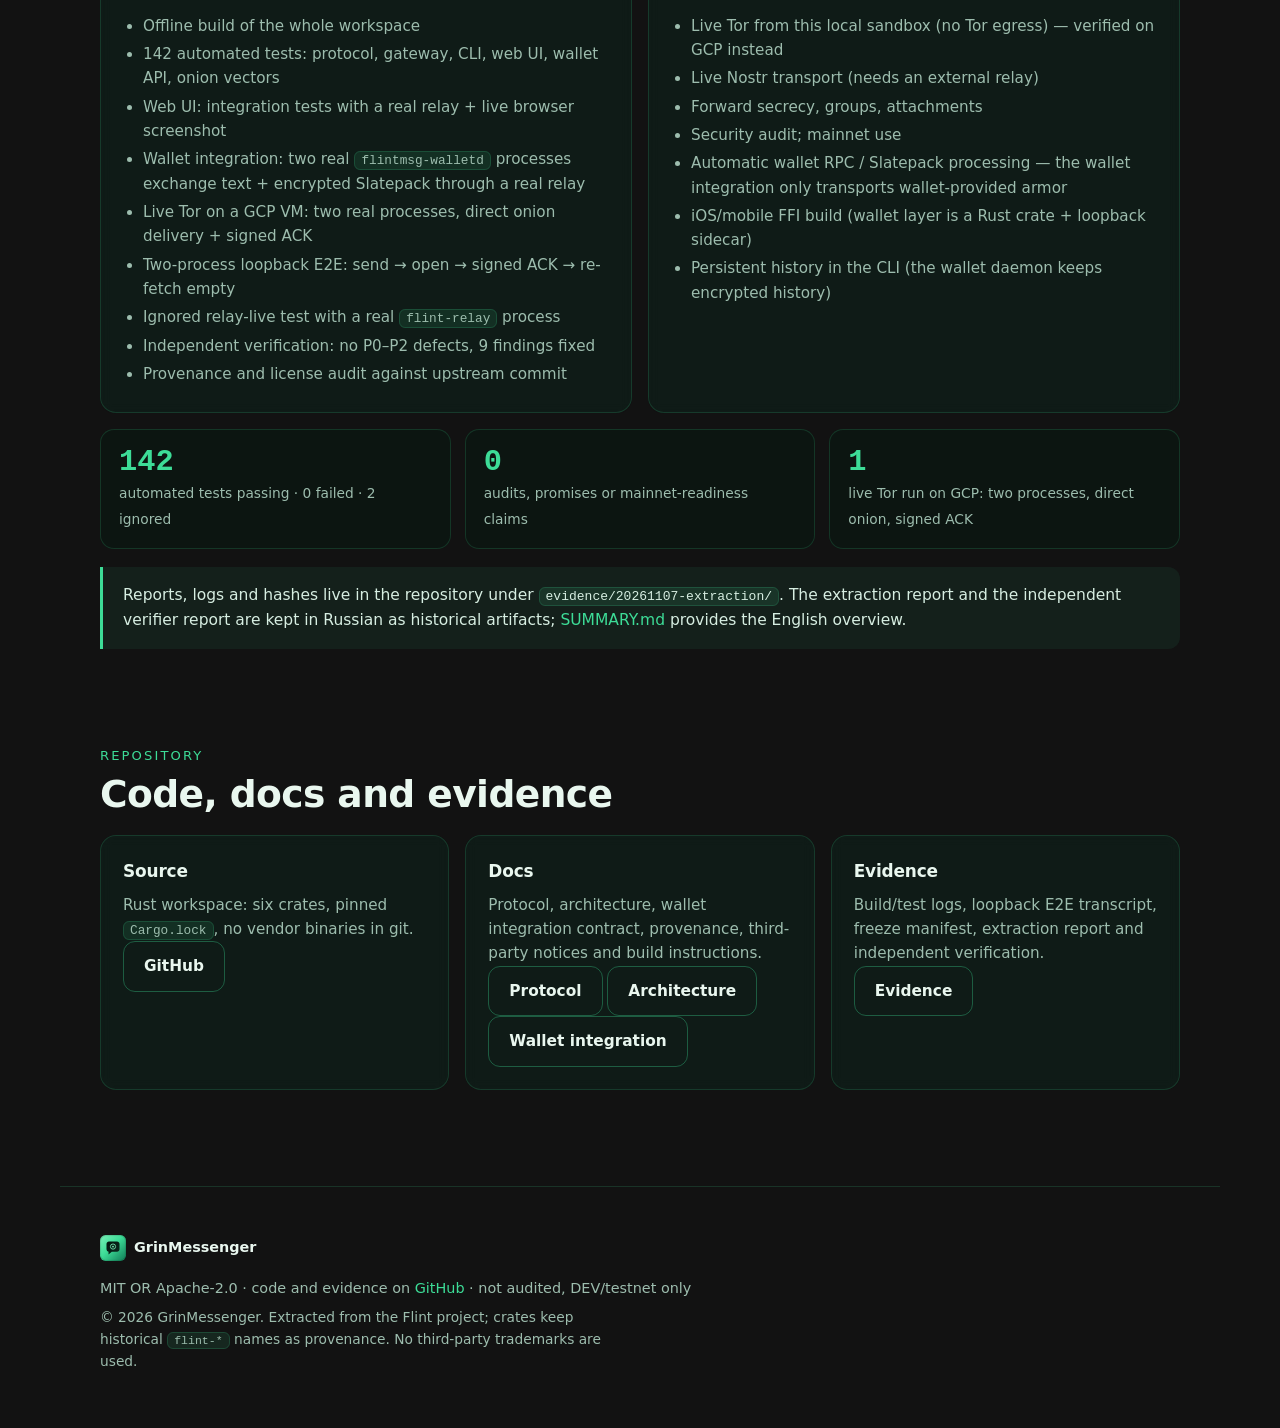
==== commit 92d50d97: "Site: escape the API token placeholder in the wallet sidecar example" ====
--- a/site/index.html
+++ b/site/index.html
@@ -352,7 +352,7 @@
 # prints {"event":"ready","api":"http://127.0.0.1:…",
 #         "token_file":"…","address":"tgrin1…"}
 
-curl -H "Authorization: Bearer <token>" \
+curl -H "Authorization: Bearer &lt;token&gt;" \
   http://127.0.0.1:PORT/v1/status</pre>
         <p class="small-note">
           Every endpoint except <code>/v1/health</code> needs the bearer token;
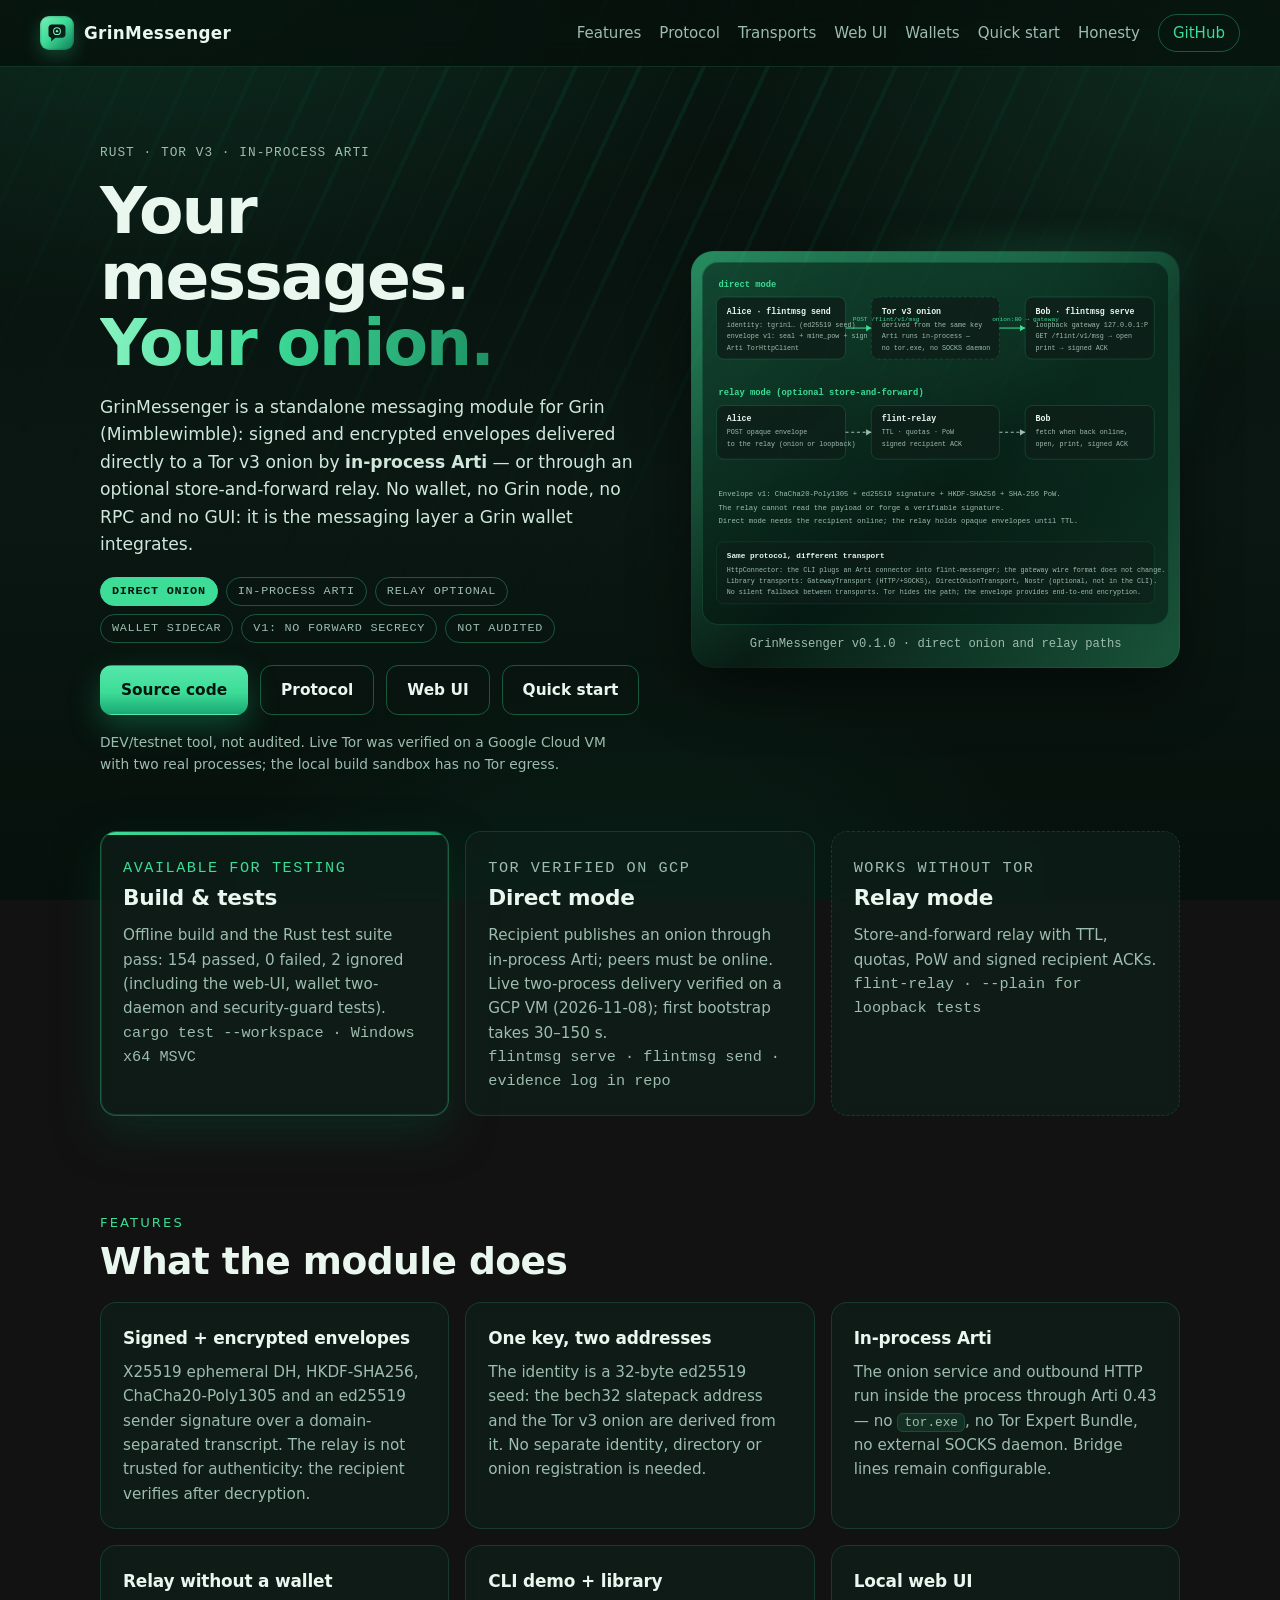
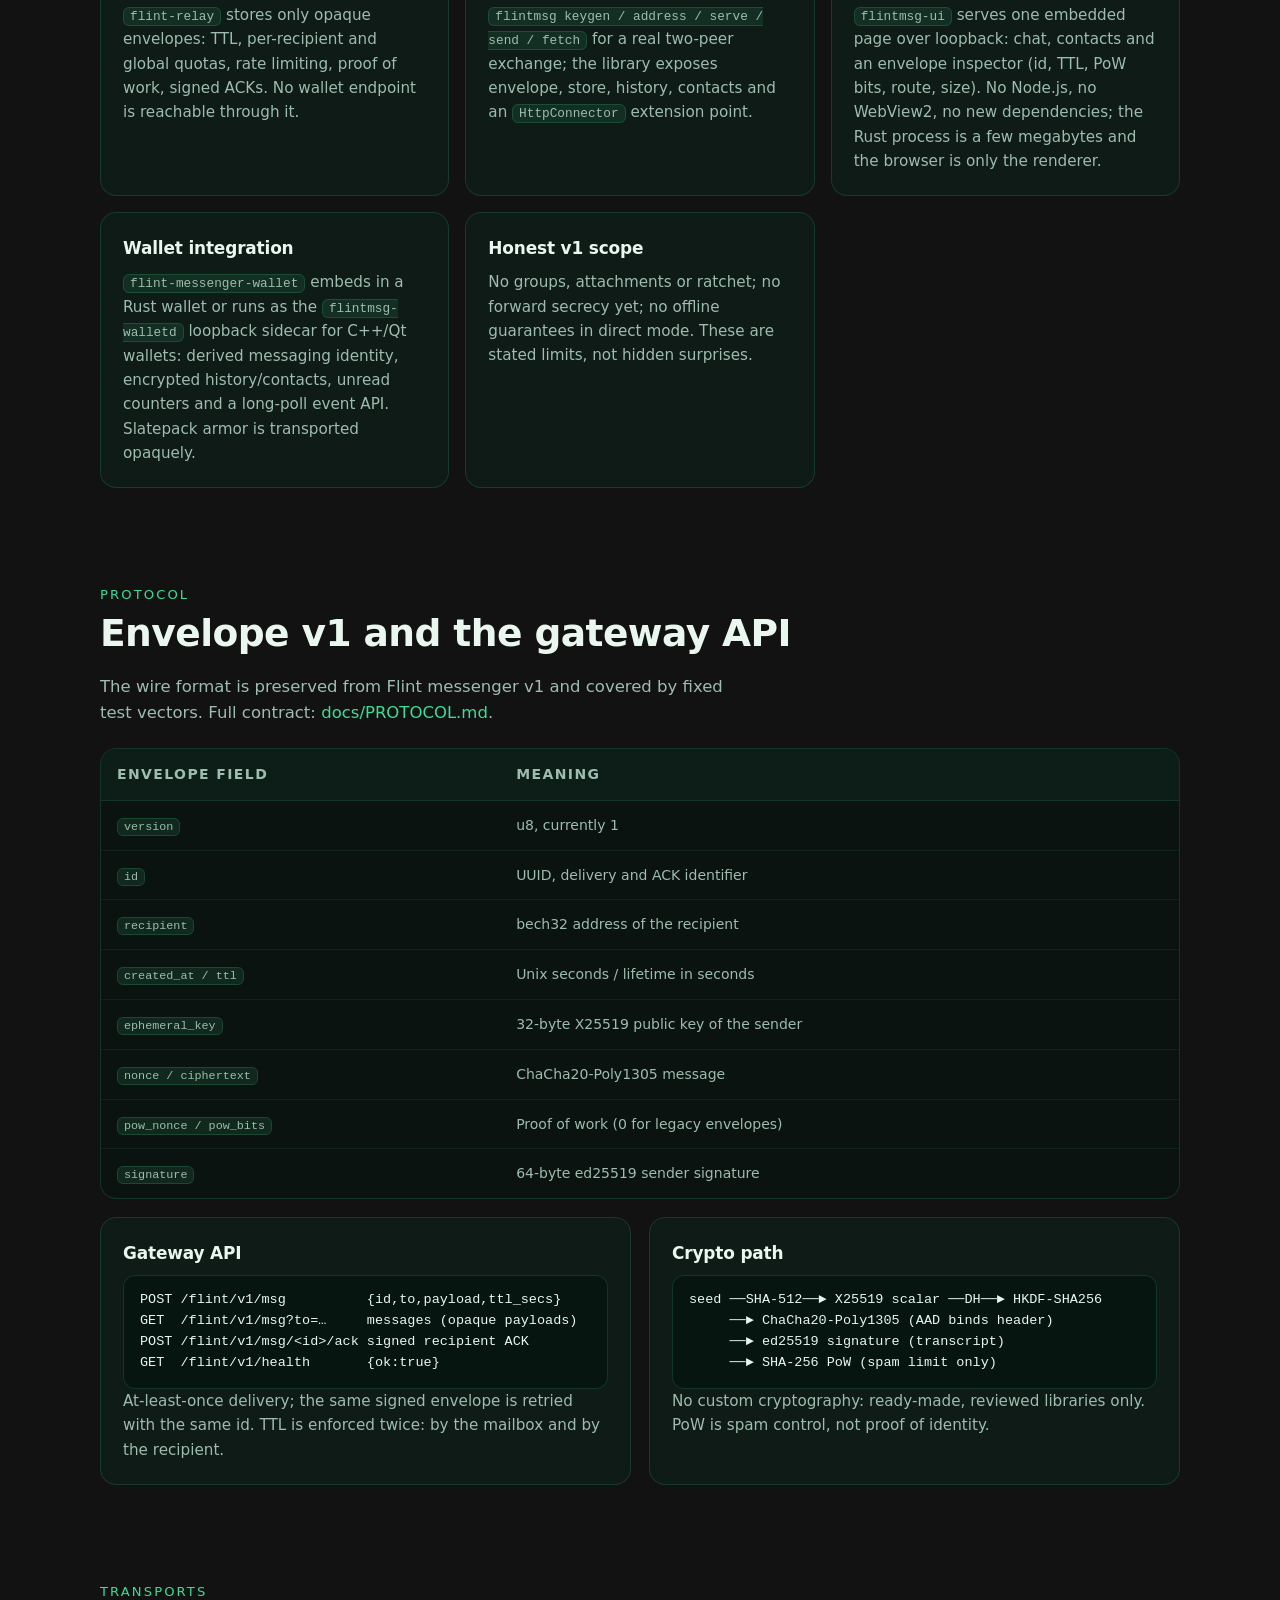
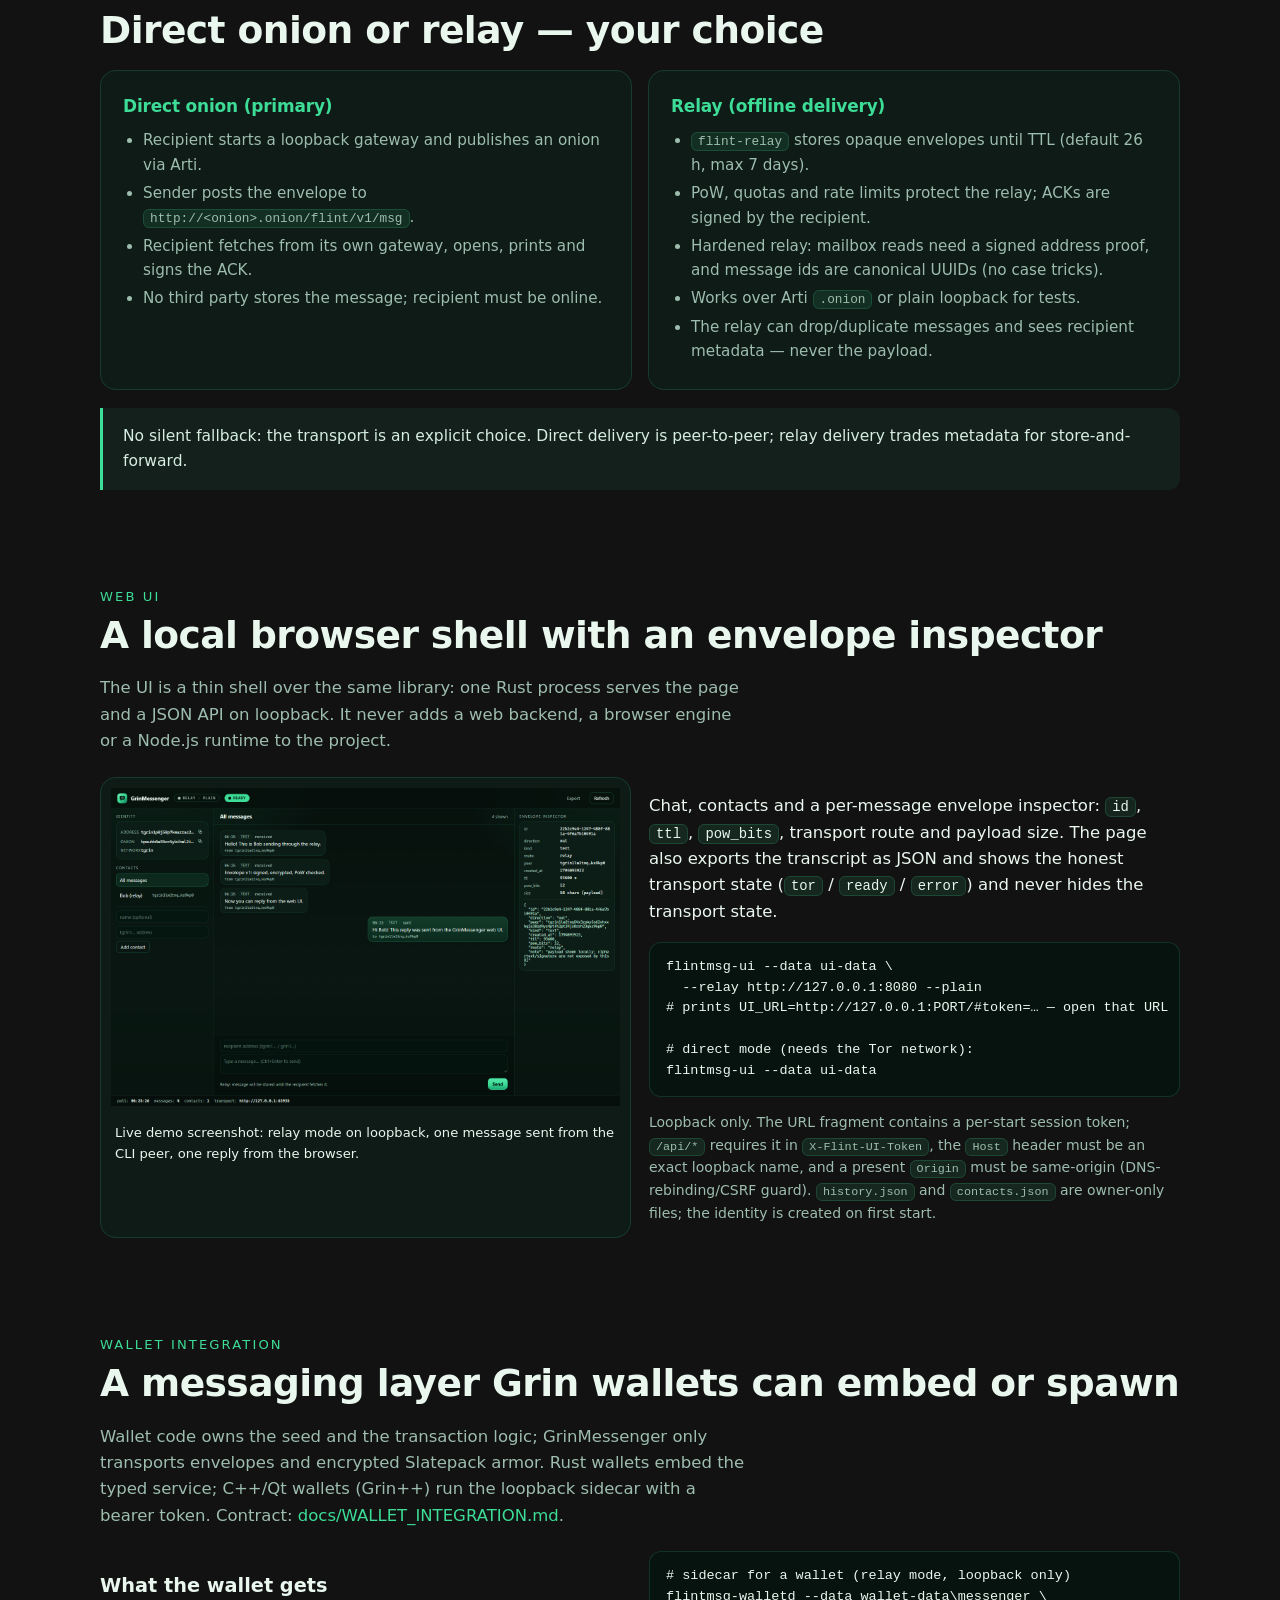
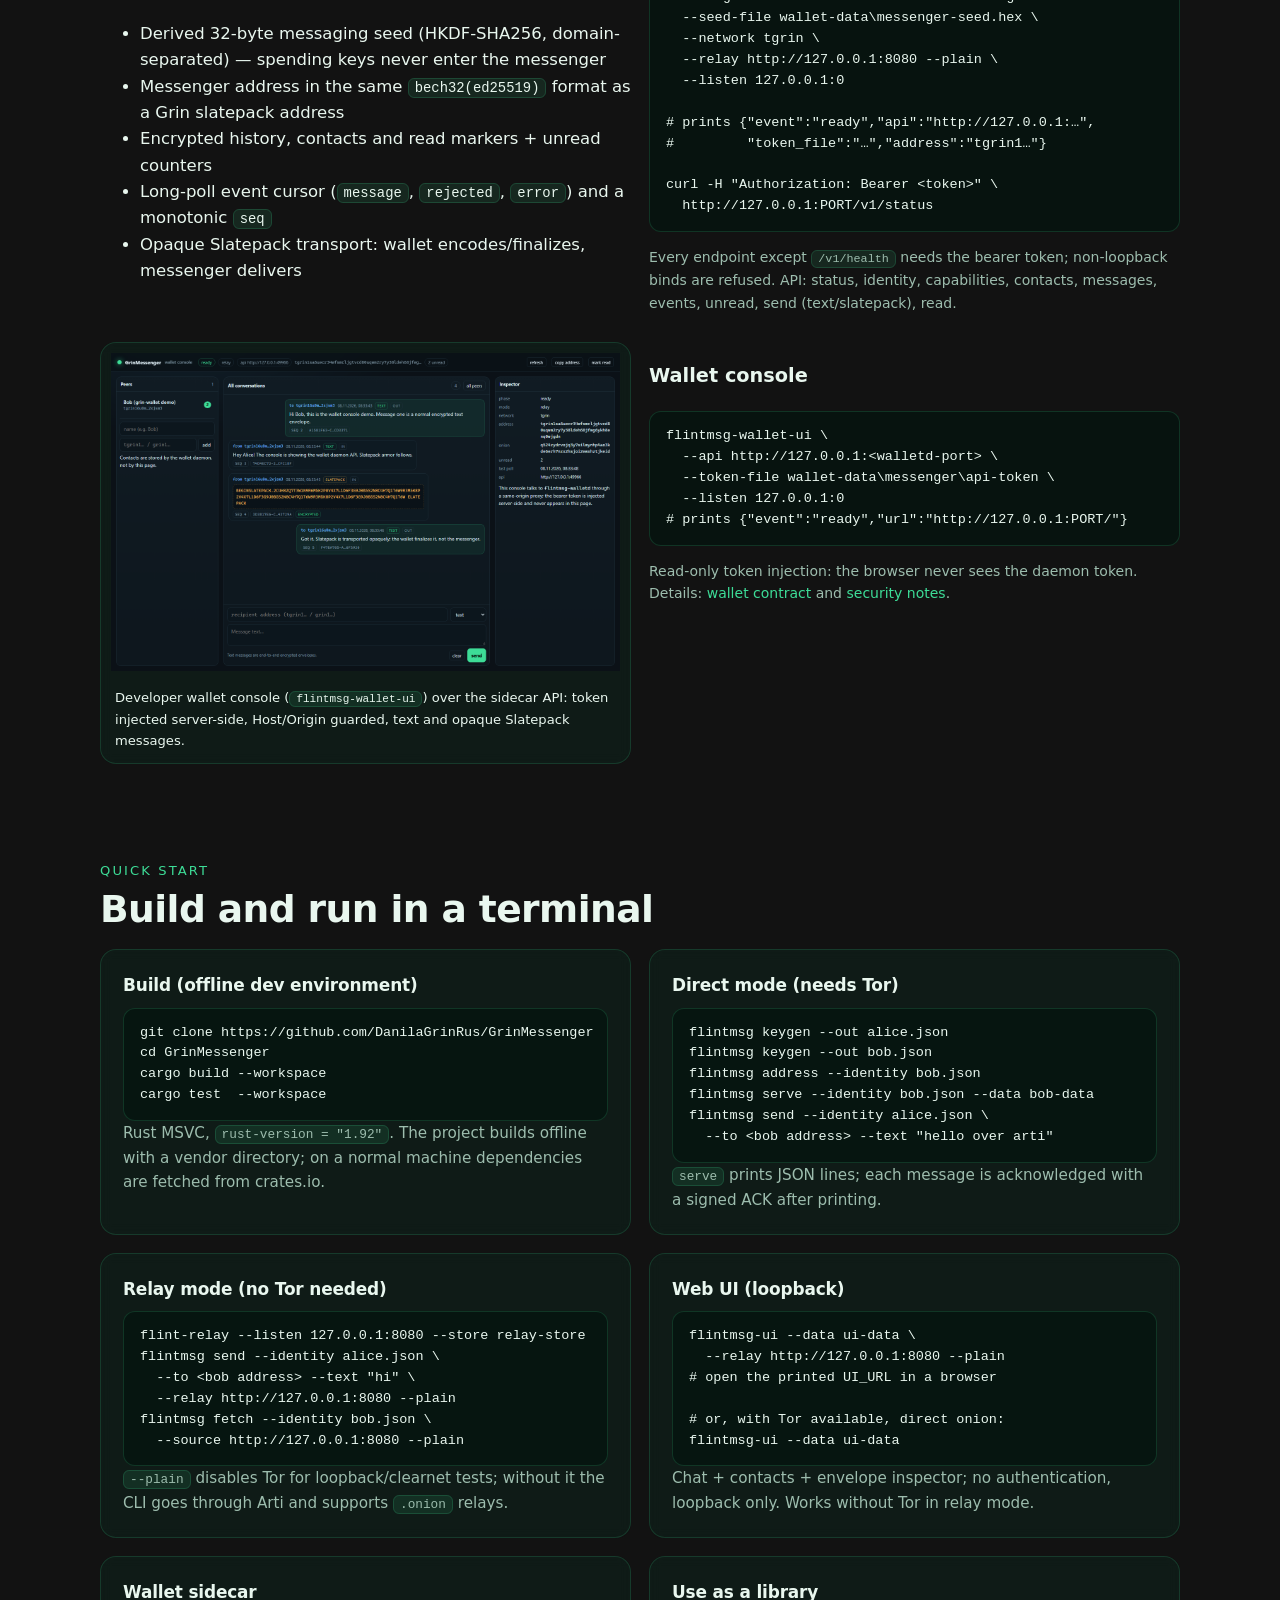
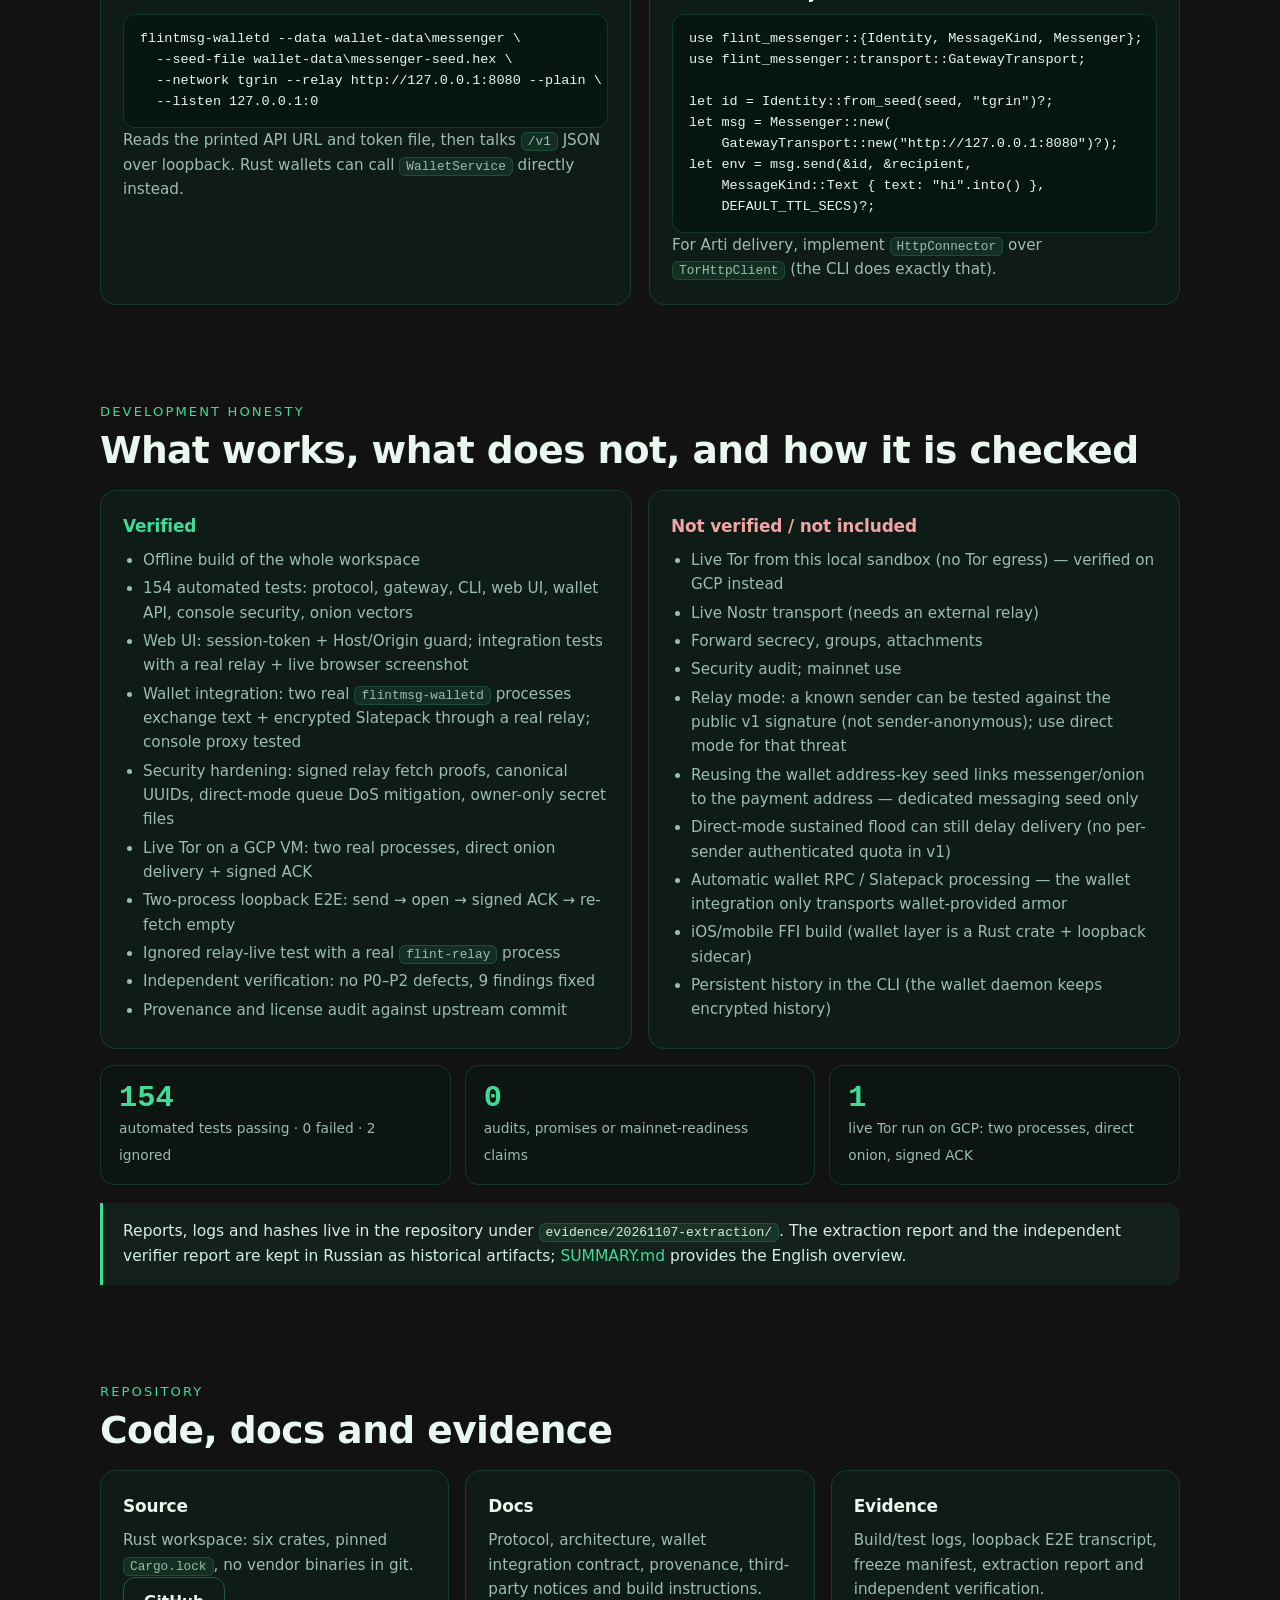
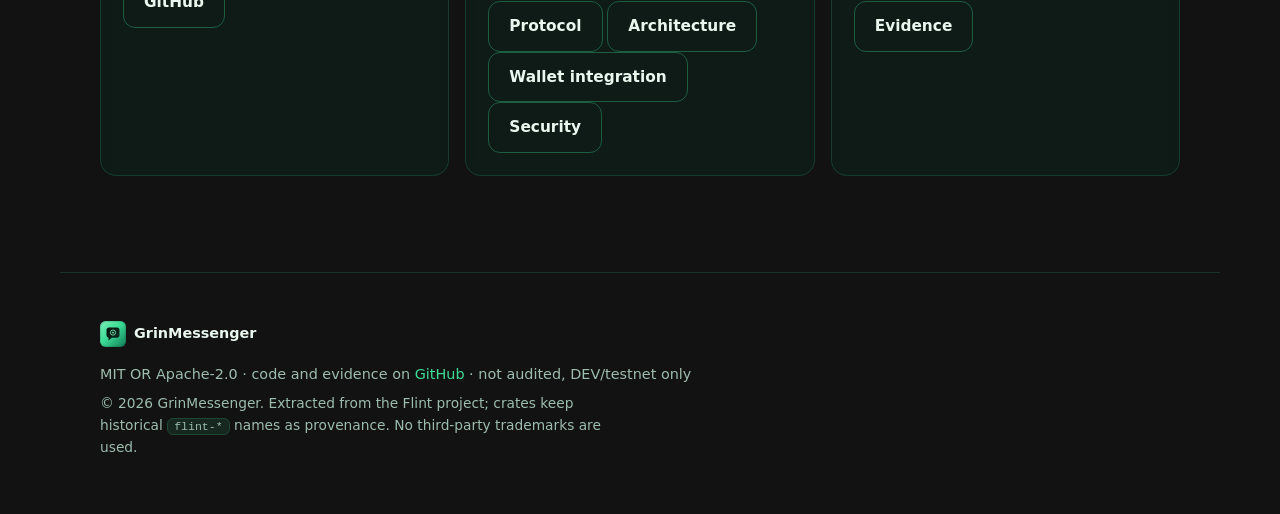
==== commit 6777d2cd: "Security hardening: UI/console browser guards, signed relay fetch proofs, canonical UUIDs, direct-mo" ====
--- a/site/index.html
+++ b/site/index.html
@@ -134,7 +134,7 @@
     <article class="card status-card is-ready">
       <p class="status-tag">Available for testing</p>
       <h2>Build &amp; tests</h2>
-      <p>Offline build and the Rust test suite pass: 142 passed, 0 failed, 2 ignored (including the web-UI and wallet two-daemon integration tests).</p>
+      <p>Offline build and the Rust test suite pass: 154 passed, 0 failed, 2 ignored (including the web-UI, wallet two-daemon and security-guard tests).</p>
       <p class="mono small">cargo test --workspace · Windows x64 MSVC</p>
     </article>
     <article class="card status-card">
@@ -271,8 +271,9 @@
         <ul>
           <li><code>flint-relay</code> stores opaque envelopes until TTL (default 26 h, max 7 days).</li>
           <li>PoW, quotas and rate limits protect the relay; ACKs are signed by the recipient.</li>
+          <li>Hardened relay: mailbox reads need a signed address proof, and message ids are canonical UUIDs (no case tricks).</li>
           <li>Works over Arti <code>.onion</code> or plain loopback for tests.</li>
-          <li>The relay can drop/duplicate messages and sees metadata — never the plaintext.</li>
+          <li>The relay can drop/duplicate messages and sees recipient metadata — never the payload.</li>
         </ul>
       </article>
     </div>
@@ -308,14 +309,17 @@
         </p>
         <pre class="code">flintmsg-ui --data ui-data \
   --relay http://127.0.0.1:8080 --plain
-# prints UI_URL=http://127.0.0.1:PORT/ — open it
+# prints UI_URL=http://127.0.0.1:PORT/#token=… — open that URL
 
 # direct mode (needs the Tor network):
 flintmsg-ui --data ui-data</pre>
         <p class="small-note">
-          Loopback only, no authentication: it is a single-user local tool.
-          <code>history.json</code> and <code>contacts.json</code> are kept in
-          the data directory; the identity is created on first start.
+          Loopback only. The URL fragment contains a per-start session token;
+          <code>/api/*</code> requires it in <code>X-Flint-UI-Token</code>, the
+          <code>Host</code> header must be an exact loopback name, and a present
+          <code>Origin</code> must be same-origin (DNS-rebinding/CSRF guard).
+          <code>history.json</code> and <code>contacts.json</code> are owner-only
+          files; the identity is created on first start.
         </p>
       </div>
     </div>
@@ -361,6 +365,29 @@
         </p>
       </div>
     </div>
+    <div class="cards-2" style="margin-top:14px">
+      <figure class="card" style="padding:10px;margin:0">
+        <img src="assets/wallet-ui.png" alt="GrinMessenger wallet console: peers, encrypted chat with a Slatepack message and an inspector panel">
+        <figcaption class="small" style="padding:8px 4px 2px">
+          Developer wallet console (<code>flintmsg-wallet-ui</code>) over the
+          sidecar API: token injected server-side, Host/Origin guarded, text and
+          opaque Slatepack messages.
+        </figcaption>
+      </figure>
+      <div>
+        <h3>Wallet console</h3>
+        <pre class="code">flintmsg-wallet-ui \
+  --api http://127.0.0.1:&lt;walletd-port&gt; \
+  --token-file wallet-data\messenger\api-token \
+  --listen 127.0.0.1:0
+# prints {"event":"ready","url":"http://127.0.0.1:PORT/"}</pre>
+        <p class="small-note">
+          Read-only token injection: the browser never sees the daemon token.
+          Details: <a href="https://github.com/DanilaGrinRus/GrinMessenger/blob/main/docs/WALLET_INTEGRATION.md">wallet contract</a>
+          and <a href="https://github.com/DanilaGrinRus/GrinMessenger/blob/main/docs/SECURITY.md">security notes</a>.
+        </p>
+      </div>
+    </div>
   </section>
 
   <section id="quickstart">
@@ -447,9 +474,10 @@
         <h3 class="ok">Verified</h3>
         <ul>
           <li>Offline build of the whole workspace</li>
-          <li>142 automated tests: protocol, gateway, CLI, web UI, wallet API, onion vectors</li>
-          <li>Web UI: integration tests with a real relay + live browser screenshot</li>
-          <li>Wallet integration: two real <code>flintmsg-walletd</code> processes exchange text + encrypted Slatepack through a real relay</li>
+          <li>154 automated tests: protocol, gateway, CLI, web UI, wallet API, console security, onion vectors</li>
+          <li>Web UI: session-token + Host/Origin guard; integration tests with a real relay + live browser screenshot</li>
+          <li>Wallet integration: two real <code>flintmsg-walletd</code> processes exchange text + encrypted Slatepack through a real relay; console proxy tested</li>
+          <li>Security hardening: signed relay fetch proofs, canonical UUIDs, direct-mode queue DoS mitigation, owner-only secret files</li>
           <li>Live Tor on a GCP VM: two real processes, direct onion delivery + signed ACK</li>
           <li>Two-process loopback E2E: send → open → signed ACK → re-fetch empty</li>
           <li>Ignored relay-live test with a real <code>flint-relay</code> process</li>
@@ -464,6 +492,9 @@
           <li>Live Nostr transport (needs an external relay)</li>
           <li>Forward secrecy, groups, attachments</li>
           <li>Security audit; mainnet use</li>
+          <li>Relay mode: a known sender can be tested against the public v1 signature (not sender-anonymous); use direct mode for that threat</li>
+          <li>Reusing the wallet address-key seed links messenger/onion to the payment address — dedicated messaging seed only</li>
+          <li>Direct-mode sustained flood can still delay delivery (no per-sender authenticated quota in v1)</li>
           <li>Automatic wallet RPC / Slatepack processing — the wallet integration only transports wallet-provided armor</li>
           <li>iOS/mobile FFI build (wallet layer is a Rust crate + loopback sidecar)</li>
           <li>Persistent history in the CLI (the wallet daemon keeps encrypted history)</li>
@@ -471,7 +502,7 @@
       </article>
     </div>
     <div class="facts">
-      <div class="fact"><strong>142</strong><span>automated tests passing · 0 failed · 2 ignored</span></div>
+      <div class="fact"><strong>154</strong><span>automated tests passing · 0 failed · 2 ignored</span></div>
       <div class="fact"><strong>0</strong><span>audits, promises or mainnet-readiness claims</span></div>
       <div class="fact"><strong>1</strong><span>live Tor run on GCP: two processes, direct onion, signed ACK</span></div>
     </div>
@@ -500,7 +531,8 @@
           third-party notices and build instructions.</p>
         <p><a class="btn" href="https://github.com/DanilaGrinRus/GrinMessenger/blob/main/docs/PROTOCOL.md">Protocol</a>
            <a class="btn" href="https://github.com/DanilaGrinRus/GrinMessenger/blob/main/docs/ARCHITECTURE.md">Architecture</a>
-           <a class="btn" href="https://github.com/DanilaGrinRus/GrinMessenger/blob/main/docs/WALLET_INTEGRATION.md">Wallet integration</a></p>
+           <a class="btn" href="https://github.com/DanilaGrinRus/GrinMessenger/blob/main/docs/WALLET_INTEGRATION.md">Wallet integration</a>
+           <a class="btn" href="https://github.com/DanilaGrinRus/GrinMessenger/blob/main/docs/SECURITY.md">Security</a></p>
       </article>
       <article class="card">
         <h3>Evidence</h3>
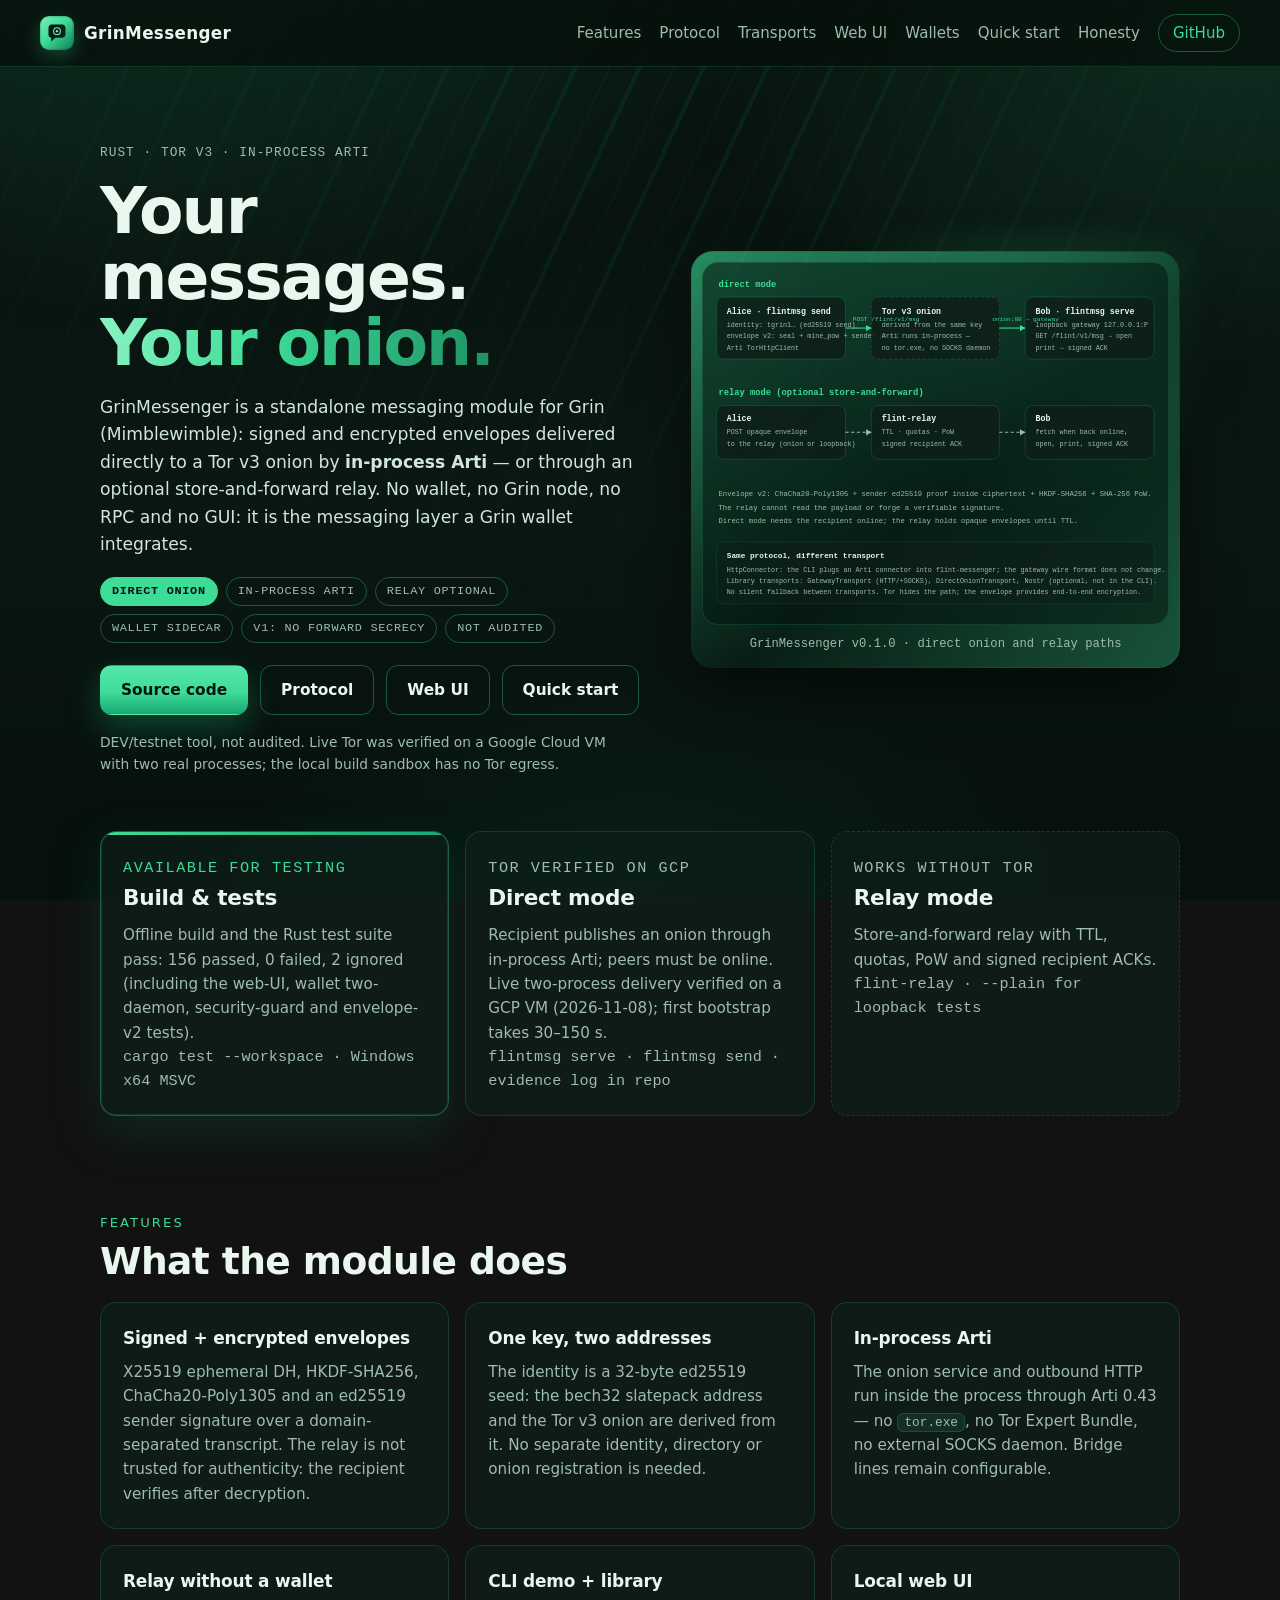
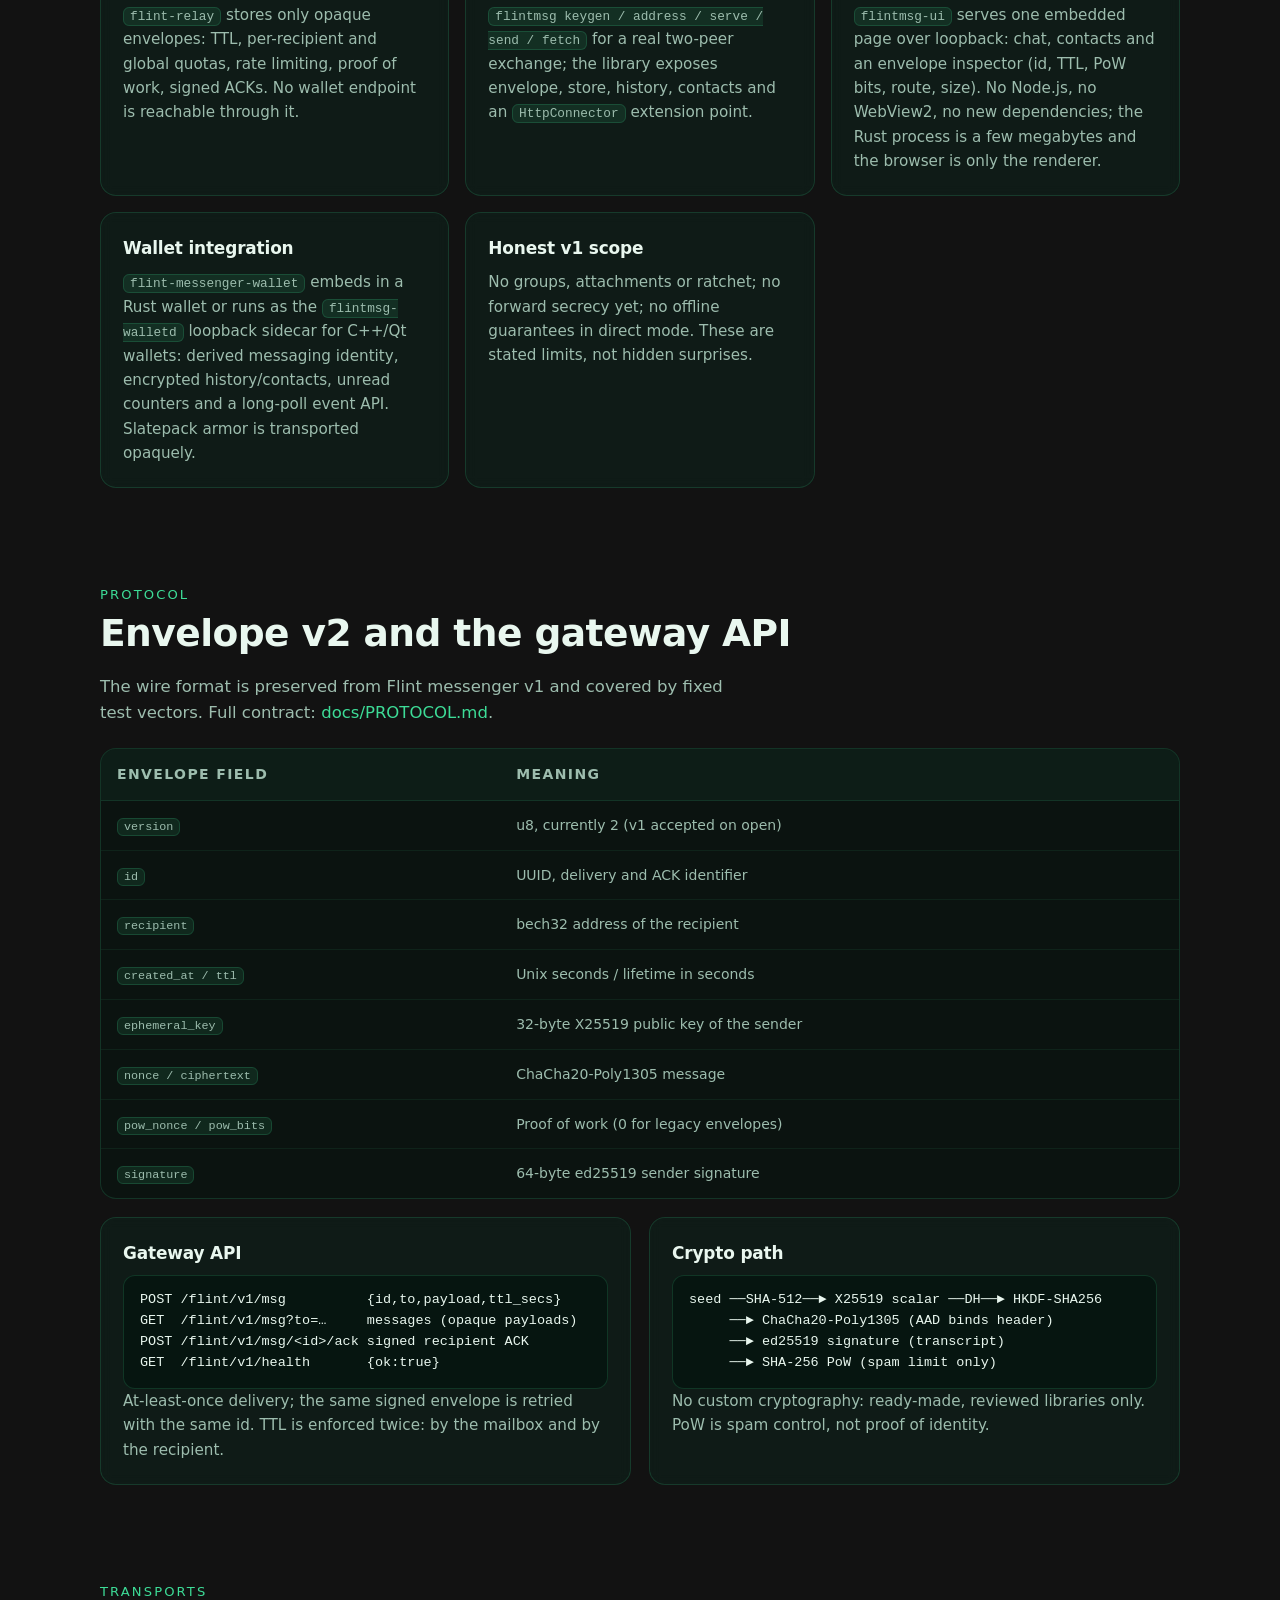
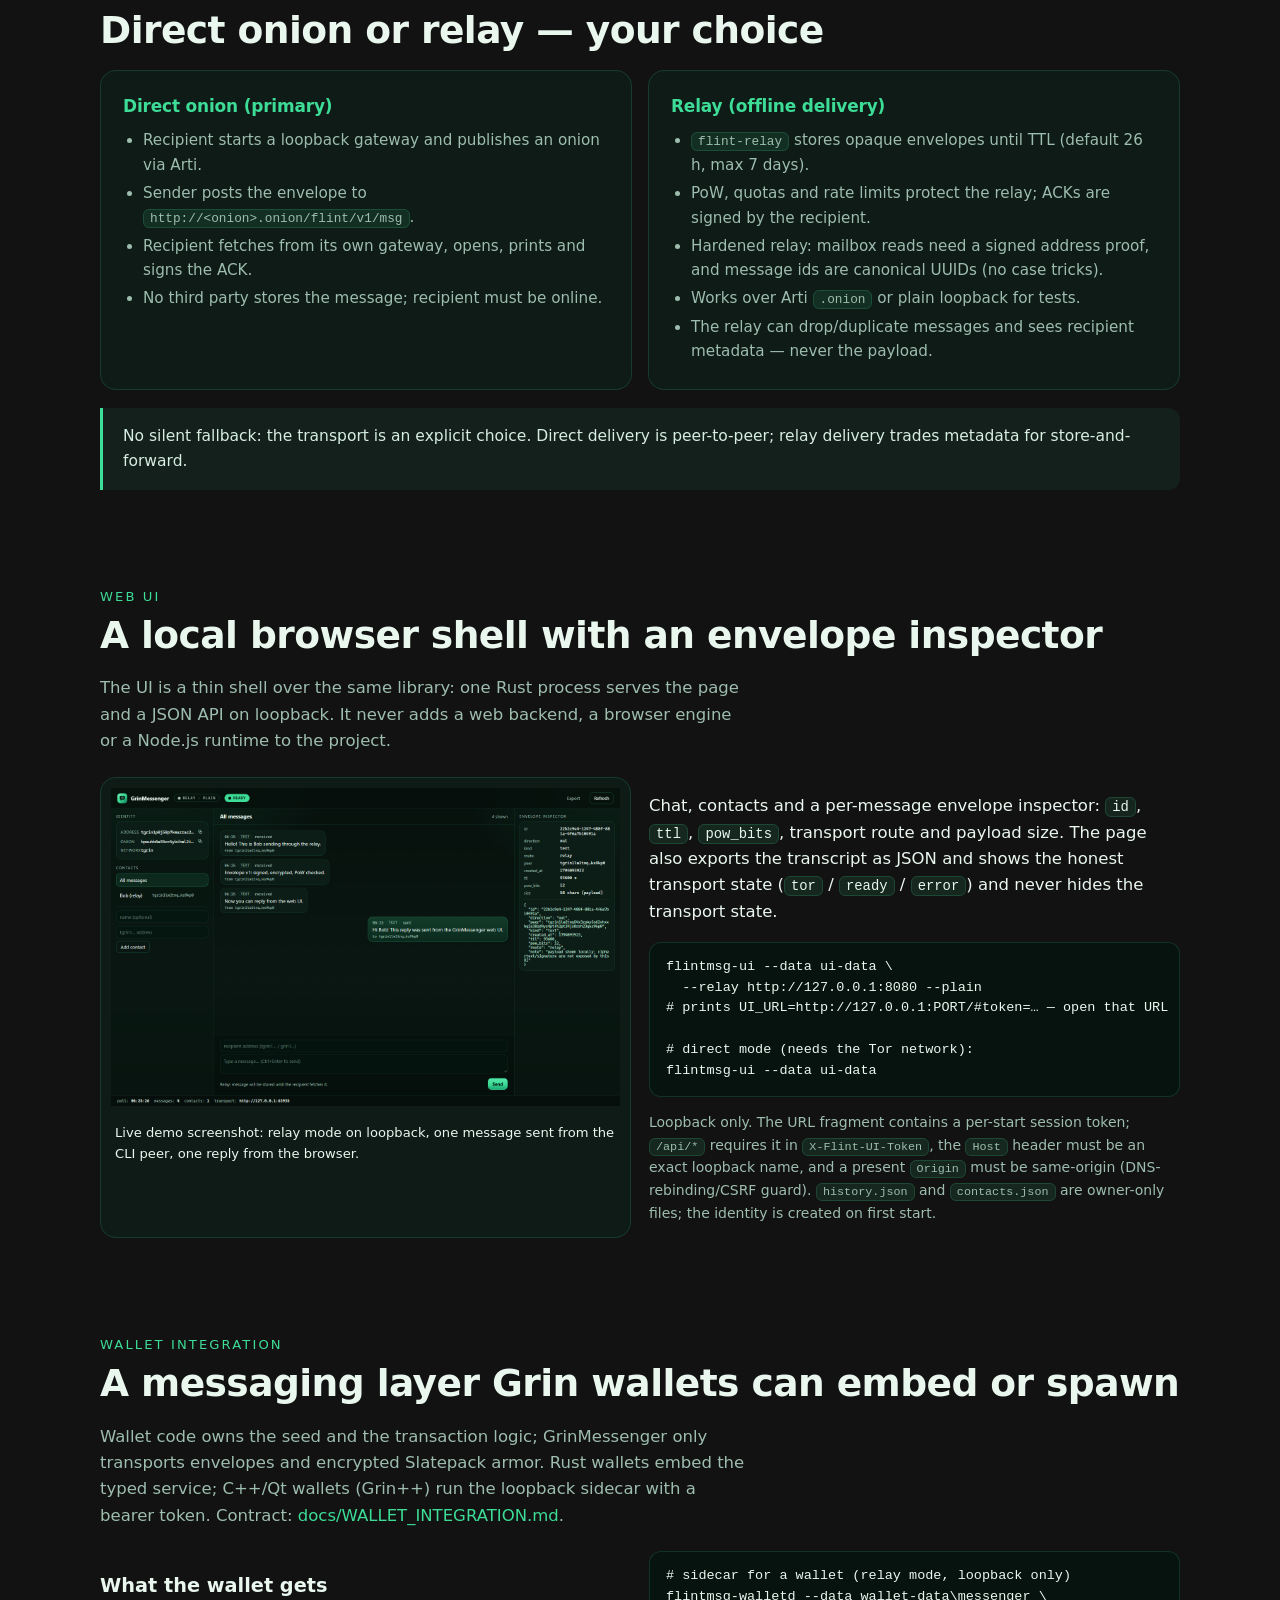
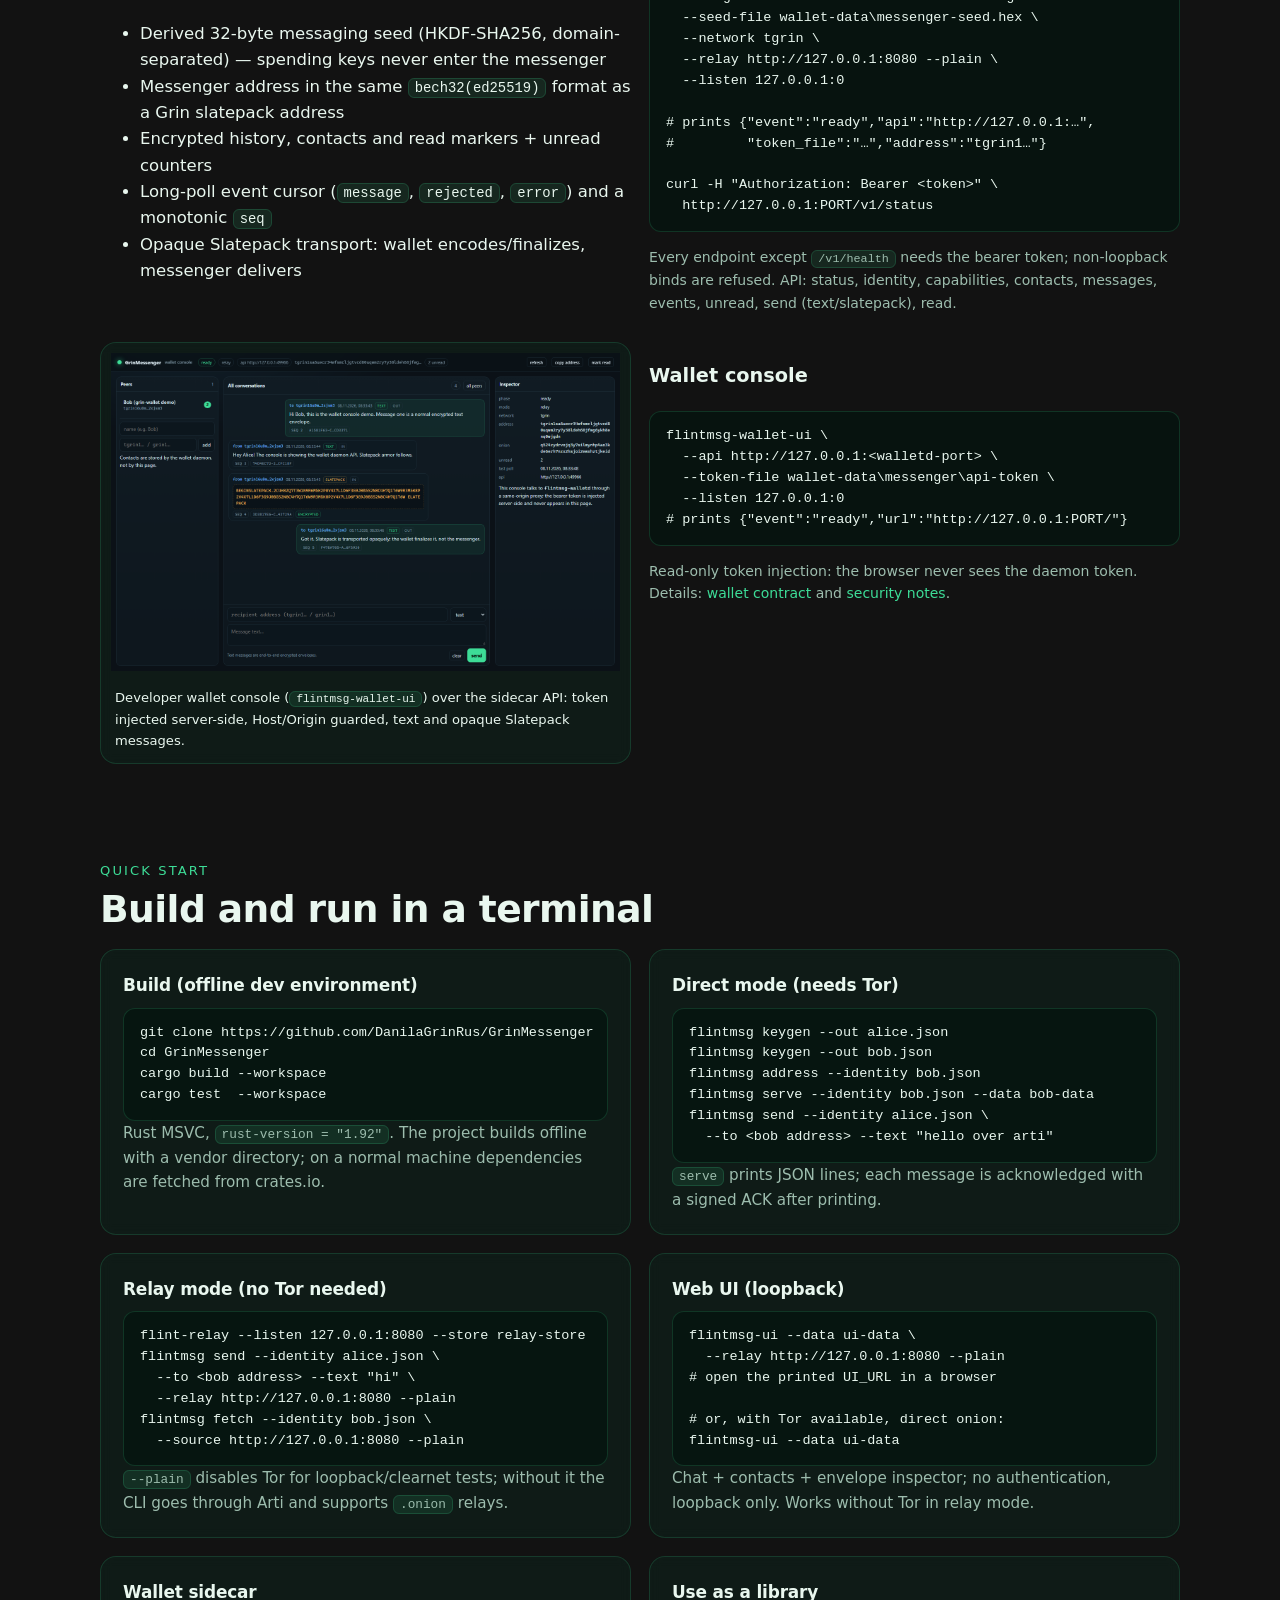
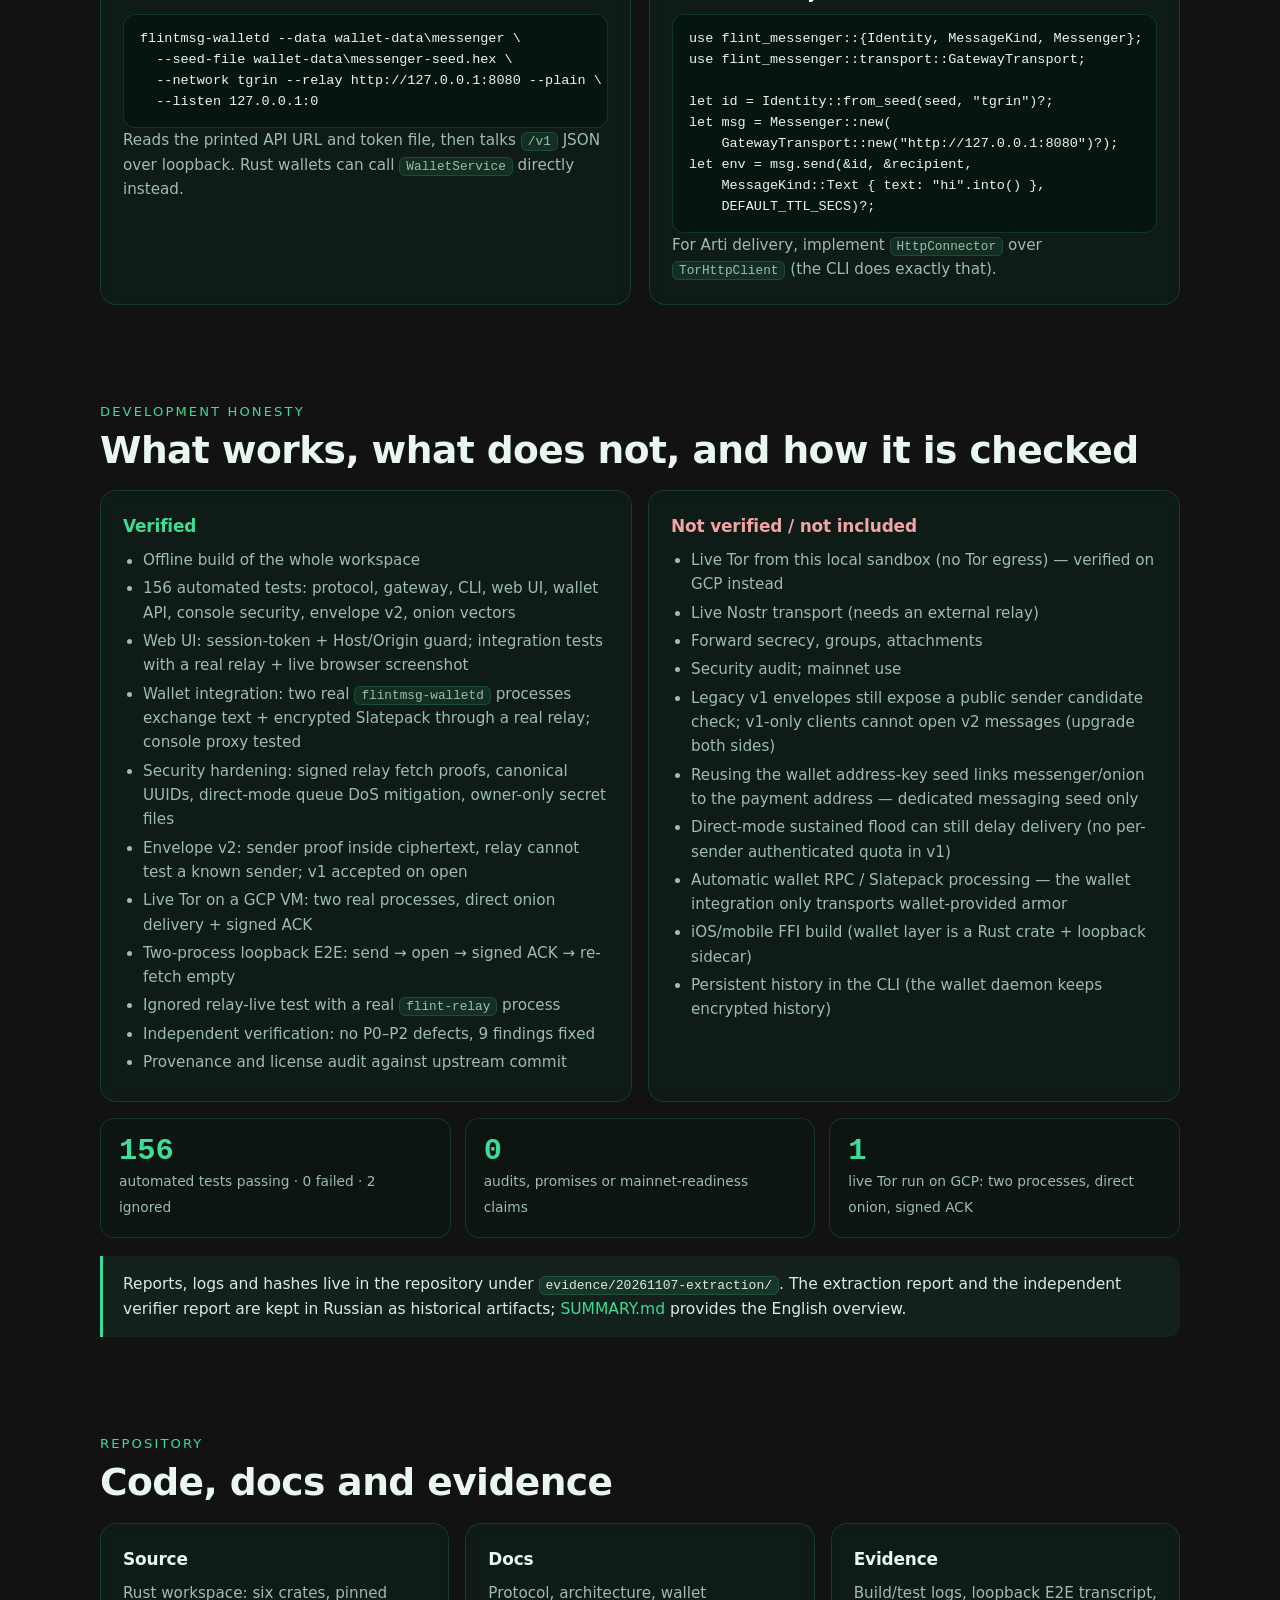
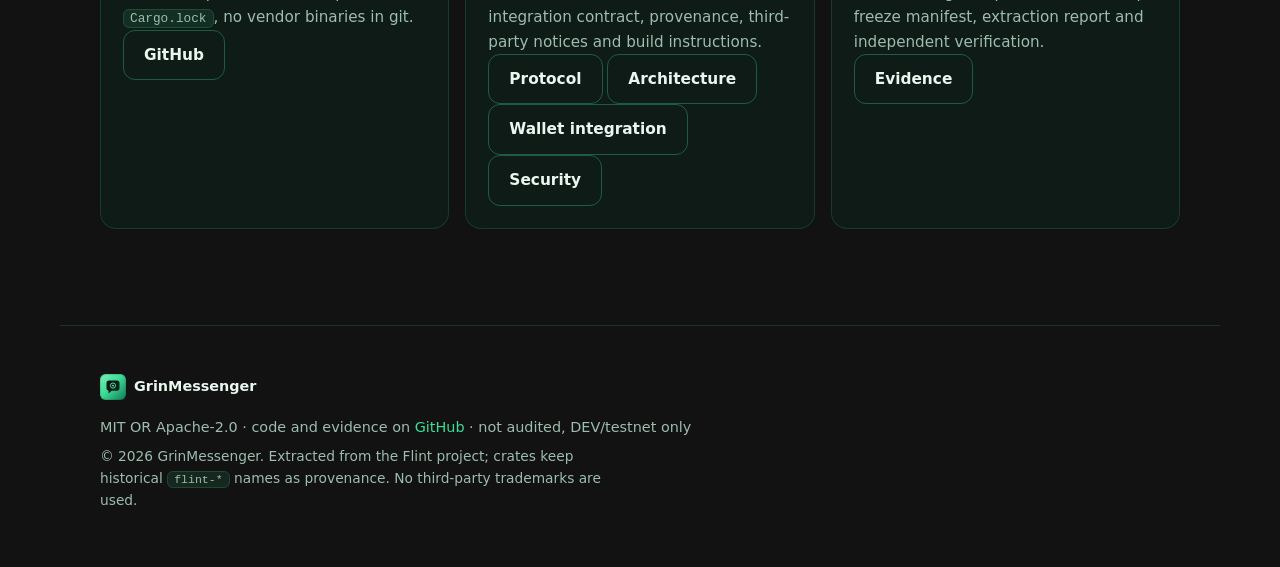
==== commit 3686777e: "Envelope v2: sender proof inside ciphertext, v1 open compatibility, relay cannot test a known sender" ====
--- a/site/index.html
+++ b/site/index.html
@@ -73,7 +73,7 @@
         <rect x="26" y="66" width="250" height="120" rx="14" fill="rgba(14,31,25,.85)" stroke="rgba(61,220,151,.34)"/>
         <text x="46" y="98" fill="#e9f7ef" font-size="16" font-weight="700">Alice · flintmsg send</text>
         <text x="46" y="124" fill="#9dbdae" font-size="13">identity: tgrin1… (ed25519 seed)</text>
-        <text x="46" y="146" fill="#9dbdae" font-size="13">envelope v1: seal + mine_pow + sign</text>
+        <text x="46" y="146" fill="#9dbdae" font-size="13">envelope v2: seal + mine_pow + sender proof in ciphertext</text>
         <text x="46" y="168" fill="#9dbdae" font-size="13">Arti TorHttpClient</text>
 
         <rect x="326" y="66" width="248" height="120" rx="14" fill="rgba(14,31,25,.85)" stroke="rgba(61,220,151,.34)" stroke-dasharray="6 5"/>
@@ -116,7 +116,7 @@
         <line x1="574" y1="328" x2="624" y2="328" stroke="#9dbdae" stroke-width="2" stroke-dasharray="6 5"/>
         <polygon points="624,328 614,322 614,334" fill="#9dbdae"/>
 
-        <text x="30" y="452" fill="#9dbdae" font-size="14">Envelope v1: ChaCha20-Poly1305 + ed25519 signature + HKDF-SHA256 + SHA-256 PoW.</text>
+        <text x="30" y="452" fill="#9dbdae" font-size="14">Envelope v2: ChaCha20-Poly1305 + sender ed25519 proof inside ciphertext + HKDF-SHA256 + SHA-256 PoW.</text>
         <text x="30" y="478" fill="#9dbdae" font-size="14">The relay cannot read the payload or forge a verifiable signature.</text>
         <text x="30" y="504" fill="#9dbdae" font-size="14">Direct mode needs the recipient online; the relay holds opaque envelopes until TTL.</text>
 
@@ -134,7 +134,7 @@
     <article class="card status-card is-ready">
       <p class="status-tag">Available for testing</p>
       <h2>Build &amp; tests</h2>
-      <p>Offline build and the Rust test suite pass: 154 passed, 0 failed, 2 ignored (including the web-UI, wallet two-daemon and security-guard tests).</p>
+      <p>Offline build and the Rust test suite pass: 156 passed, 0 failed, 2 ignored (including the web-UI, wallet two-daemon, security-guard and envelope-v2 tests).</p>
       <p class="mono small">cargo test --workspace · Windows x64 MSVC</p>
     </article>
     <article class="card status-card">
@@ -210,7 +210,7 @@
 
   <section id="protocol">
     <p class="section-kicker">Protocol</p>
-    <h2 class="section-title">Envelope v1 and the gateway API</h2>
+    <h2 class="section-title">Envelope v2 and the gateway API</h2>
     <p class="section-note">
       The wire format is preserved from Flint messenger v1 and covered by fixed
       test vectors. Full contract: <a href="https://github.com/DanilaGrinRus/GrinMessenger/blob/main/docs/PROTOCOL.md">docs/PROTOCOL.md</a>.
@@ -219,7 +219,7 @@
       <table class="api">
         <thead><tr><th scope="col">Envelope field</th><th scope="col">Meaning</th></tr></thead>
         <tbody>
-          <tr><td><code>version</code></td><td>u8, currently 1</td></tr>
+          <tr><td><code>version</code></td><td>u8, currently 2 (v1 accepted on open)</td></tr>
           <tr><td><code>id</code></td><td>UUID, delivery and ACK identifier</td></tr>
           <tr><td><code>recipient</code></td><td>bech32 address of the recipient</td></tr>
           <tr><td><code>created_at / ttl</code></td><td>Unix seconds / lifetime in seconds</td></tr>
@@ -474,10 +474,11 @@
         <h3 class="ok">Verified</h3>
         <ul>
           <li>Offline build of the whole workspace</li>
-          <li>154 automated tests: protocol, gateway, CLI, web UI, wallet API, console security, onion vectors</li>
+          <li>156 automated tests: protocol, gateway, CLI, web UI, wallet API, console security, envelope v2, onion vectors</li>
           <li>Web UI: session-token + Host/Origin guard; integration tests with a real relay + live browser screenshot</li>
           <li>Wallet integration: two real <code>flintmsg-walletd</code> processes exchange text + encrypted Slatepack through a real relay; console proxy tested</li>
           <li>Security hardening: signed relay fetch proofs, canonical UUIDs, direct-mode queue DoS mitigation, owner-only secret files</li>
+          <li>Envelope v2: sender proof inside ciphertext, relay cannot test a known sender; v1 accepted on open</li>
           <li>Live Tor on a GCP VM: two real processes, direct onion delivery + signed ACK</li>
           <li>Two-process loopback E2E: send → open → signed ACK → re-fetch empty</li>
           <li>Ignored relay-live test with a real <code>flint-relay</code> process</li>
@@ -492,7 +493,7 @@
           <li>Live Nostr transport (needs an external relay)</li>
           <li>Forward secrecy, groups, attachments</li>
           <li>Security audit; mainnet use</li>
-          <li>Relay mode: a known sender can be tested against the public v1 signature (not sender-anonymous); use direct mode for that threat</li>
+          <li>Legacy v1 envelopes still expose a public sender candidate check; v1-only clients cannot open v2 messages (upgrade both sides)</li>
           <li>Reusing the wallet address-key seed links messenger/onion to the payment address — dedicated messaging seed only</li>
           <li>Direct-mode sustained flood can still delay delivery (no per-sender authenticated quota in v1)</li>
           <li>Automatic wallet RPC / Slatepack processing — the wallet integration only transports wallet-provided armor</li>
@@ -502,7 +503,7 @@
       </article>
     </div>
     <div class="facts">
-      <div class="fact"><strong>154</strong><span>automated tests passing · 0 failed · 2 ignored</span></div>
+      <div class="fact"><strong>156</strong><span>automated tests passing · 0 failed · 2 ignored</span></div>
       <div class="fact"><strong>0</strong><span>audits, promises or mainnet-readiness claims</span></div>
       <div class="fact"><strong>1</strong><span>live Tor run on GCP: two processes, direct onion, signed ACK</span></div>
     </div>
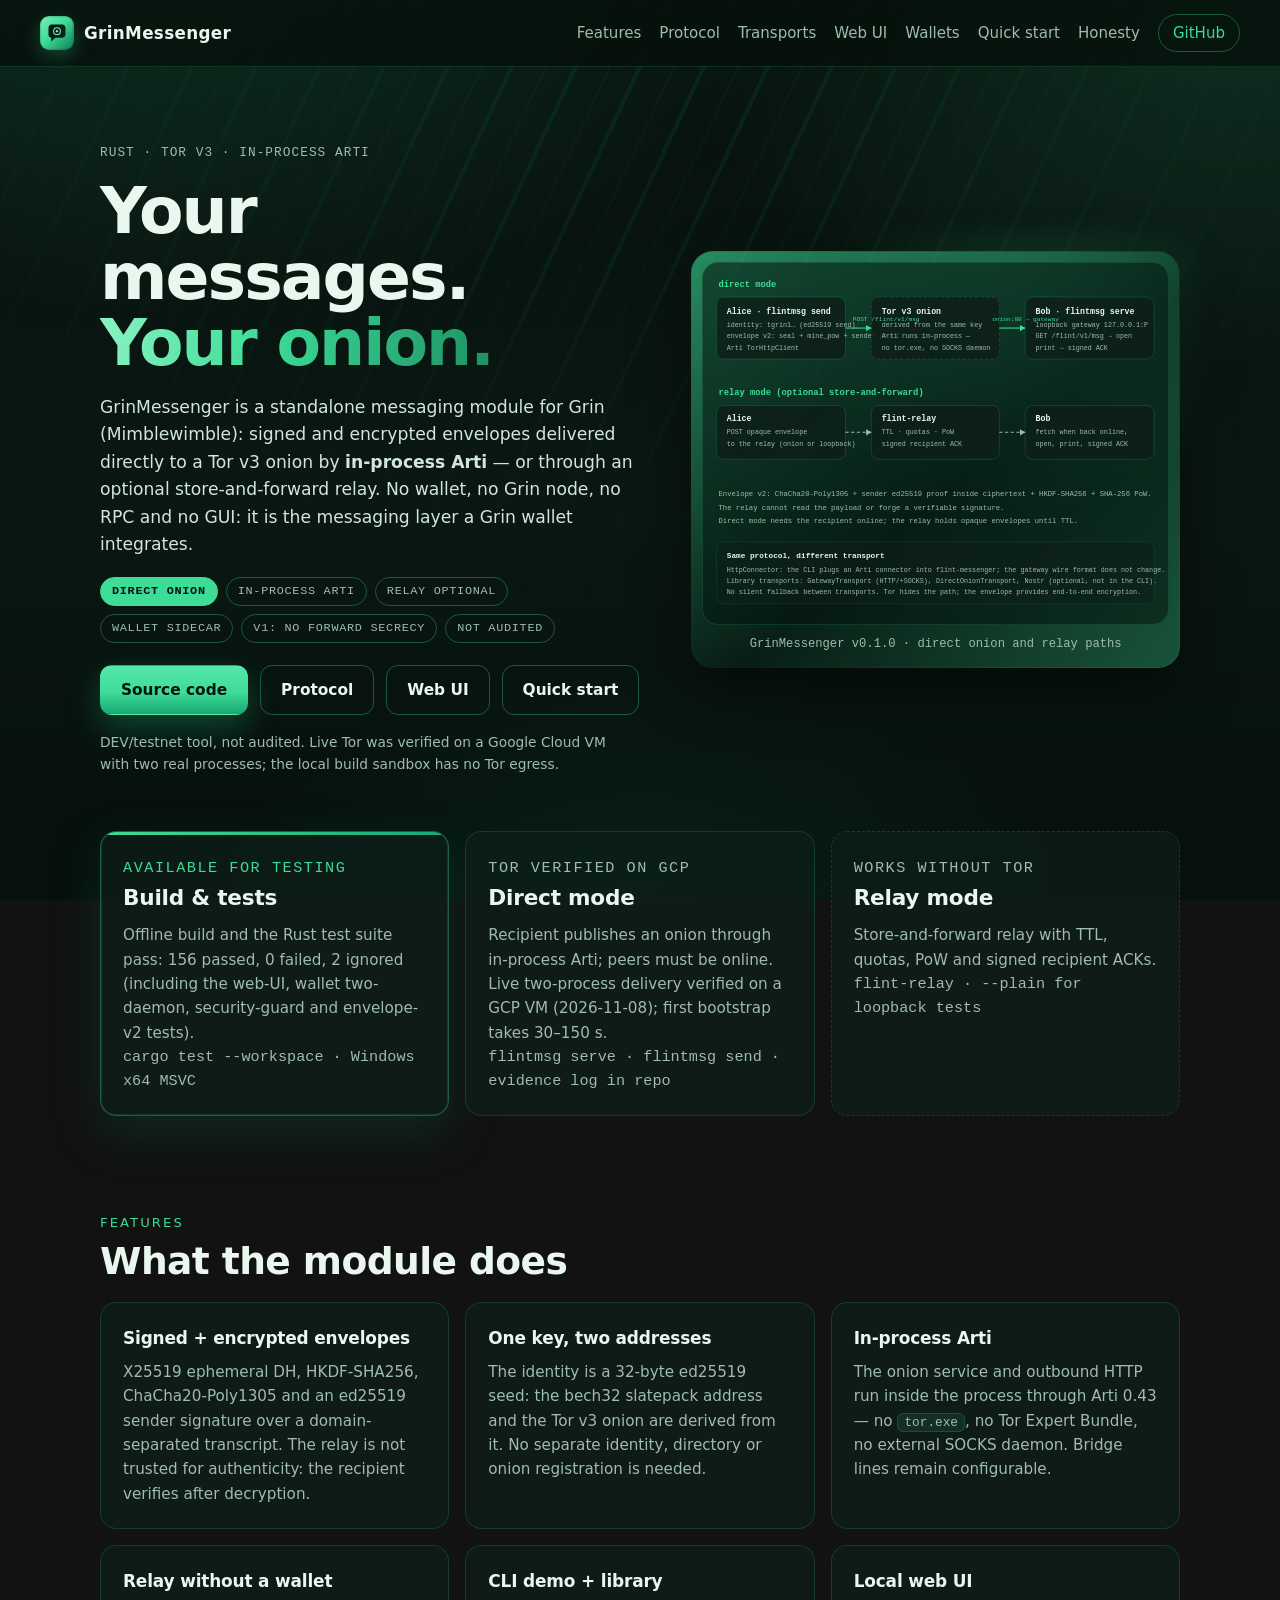
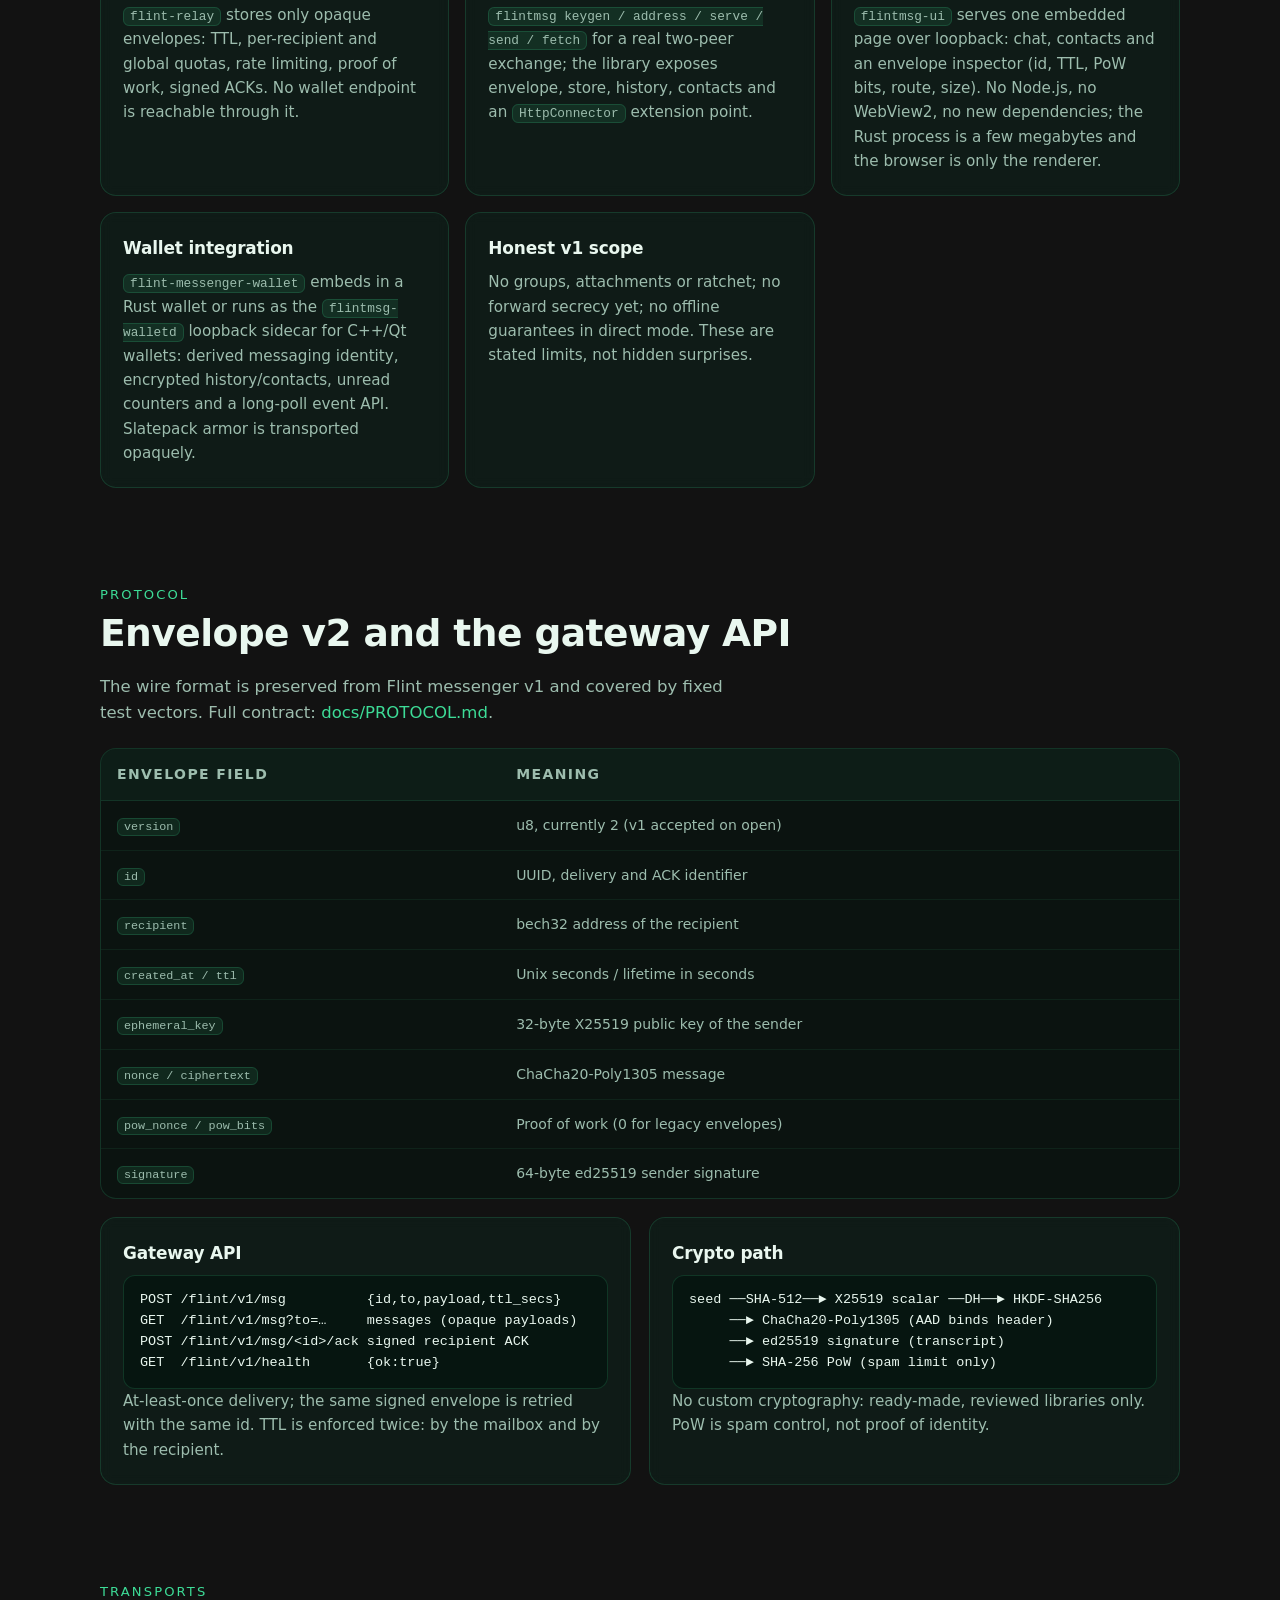
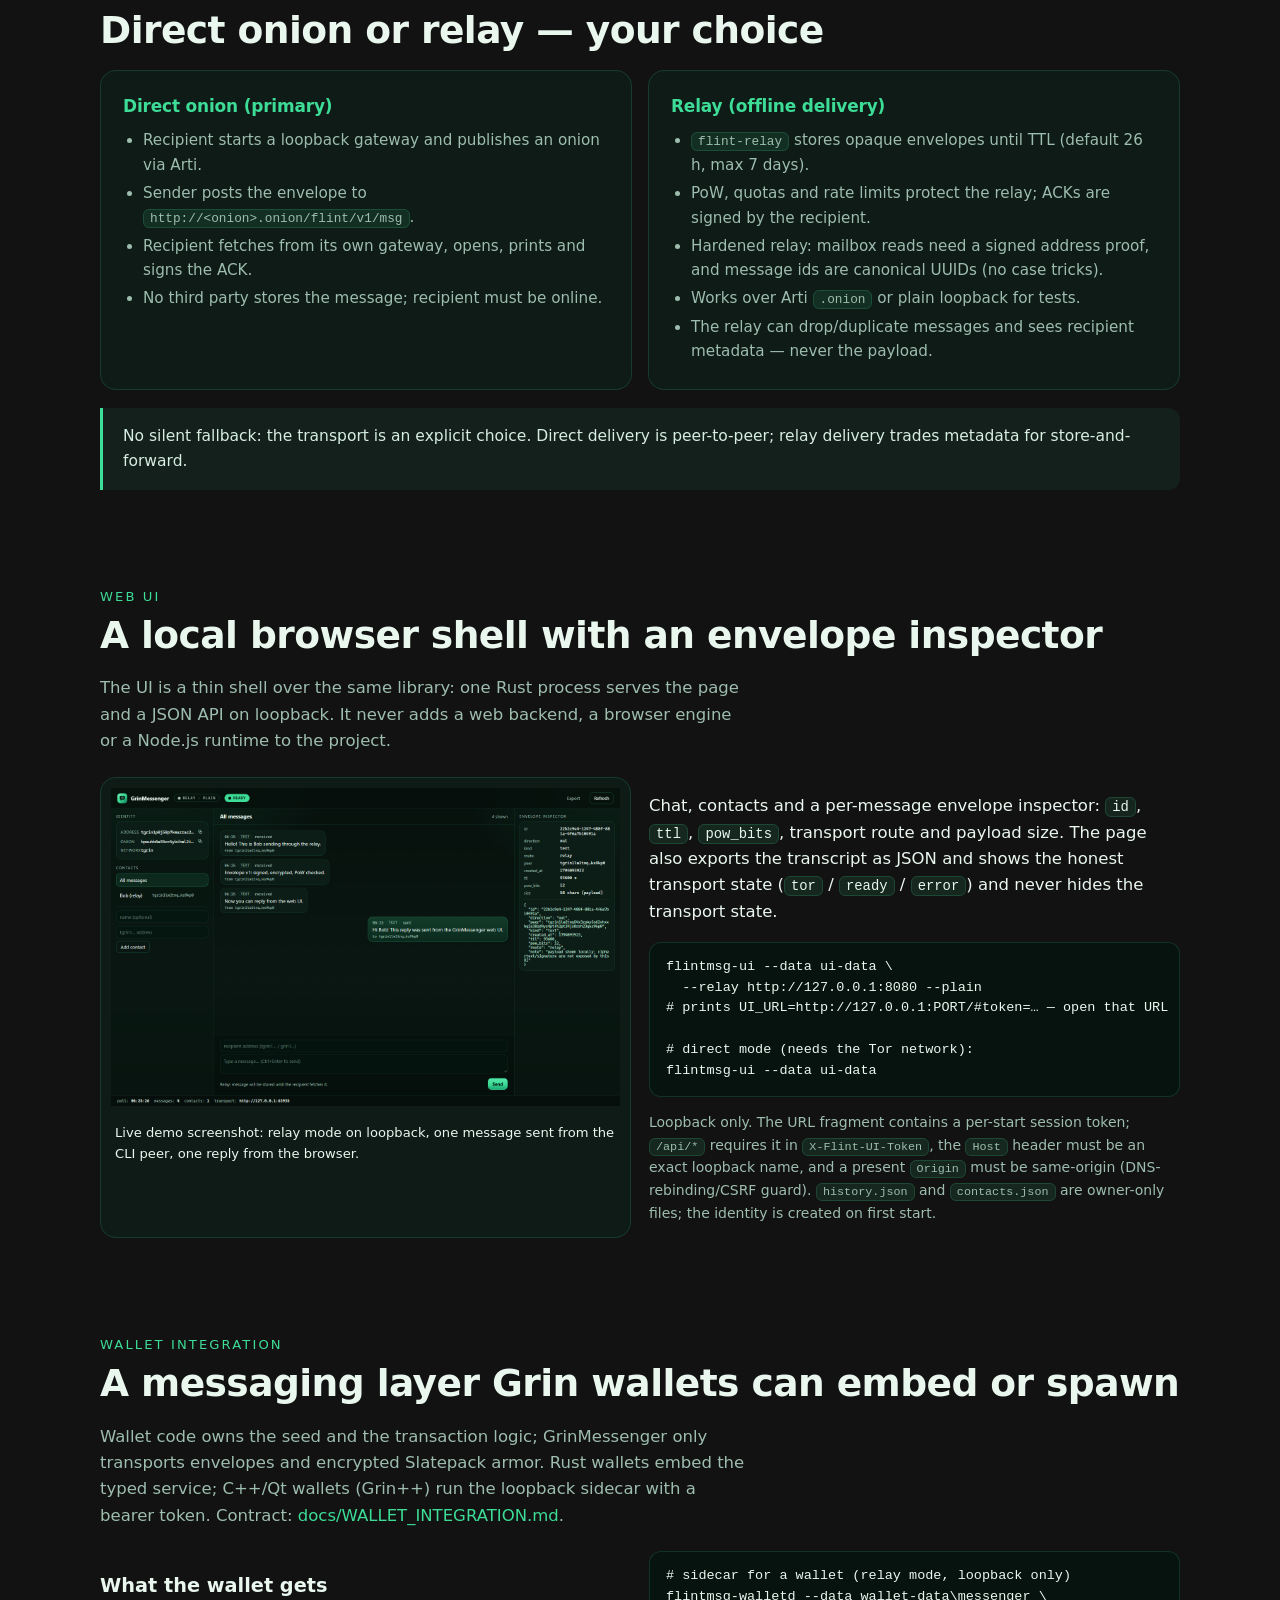
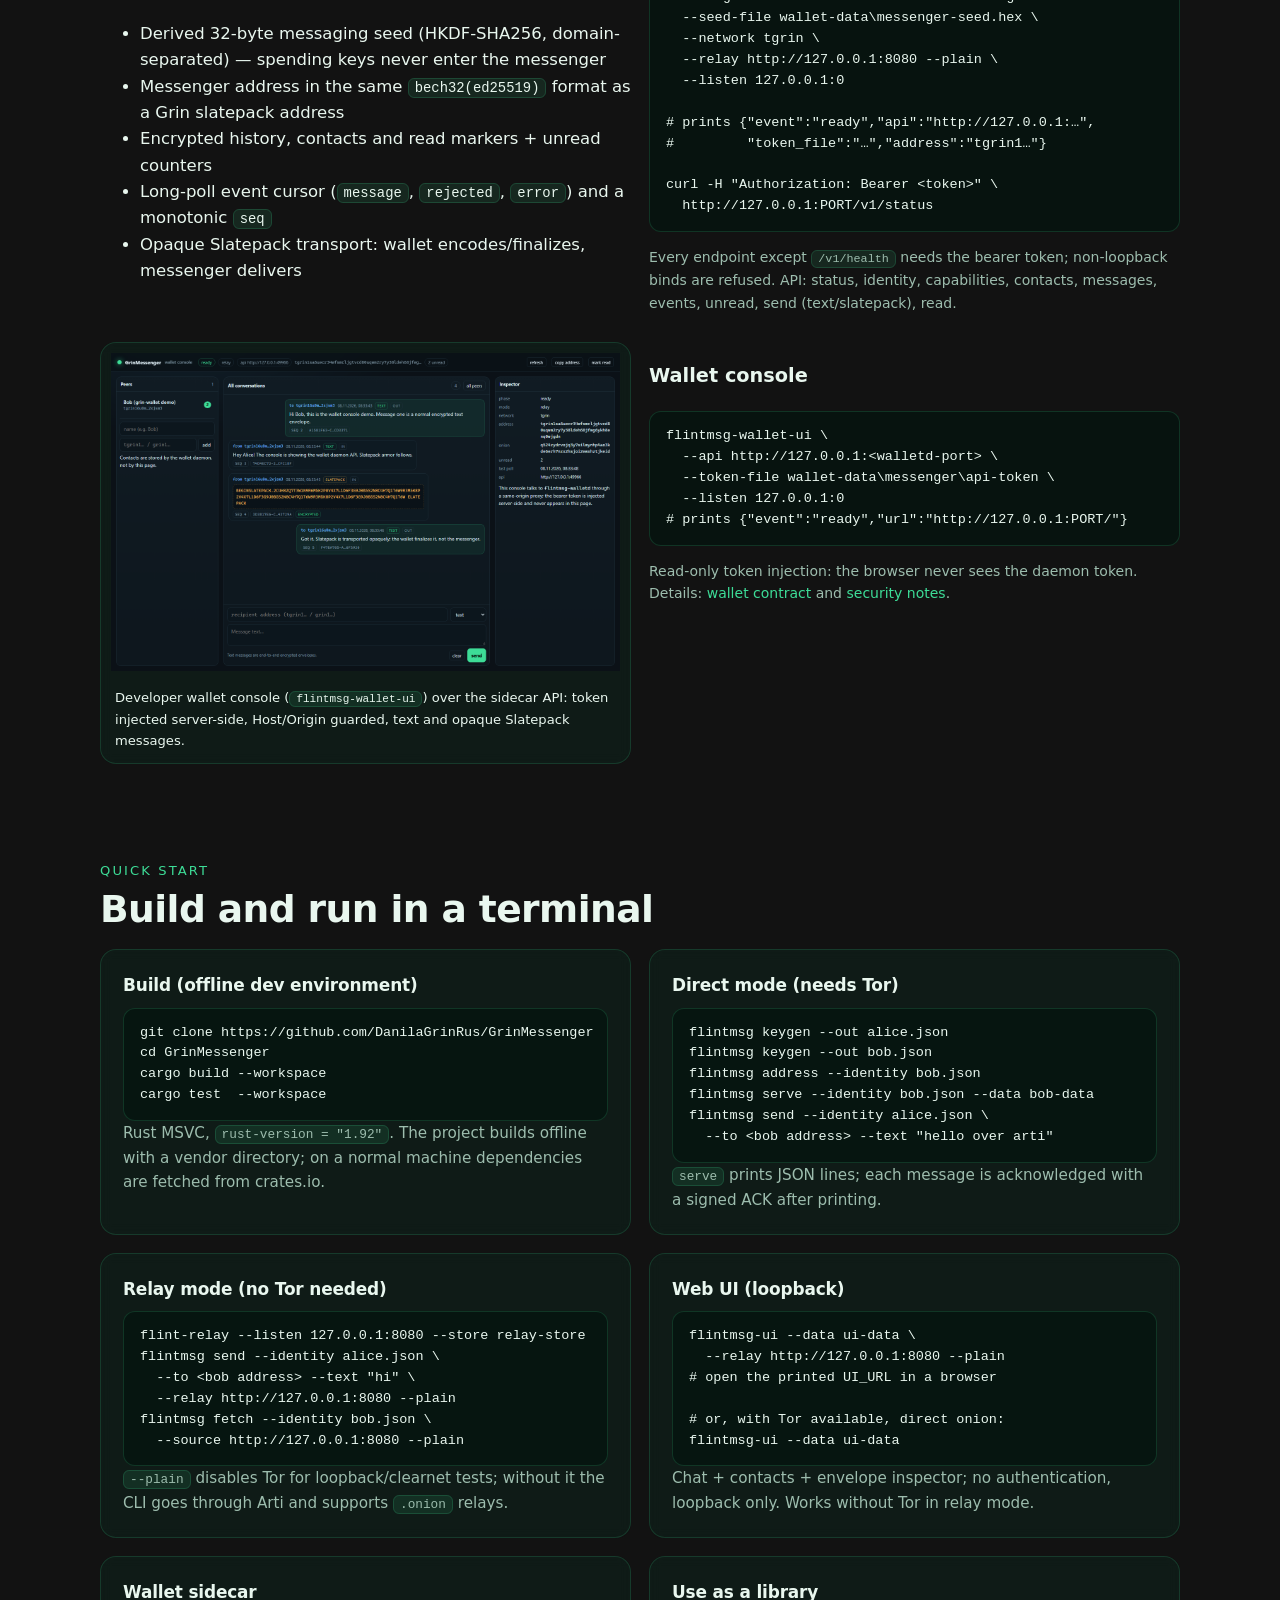
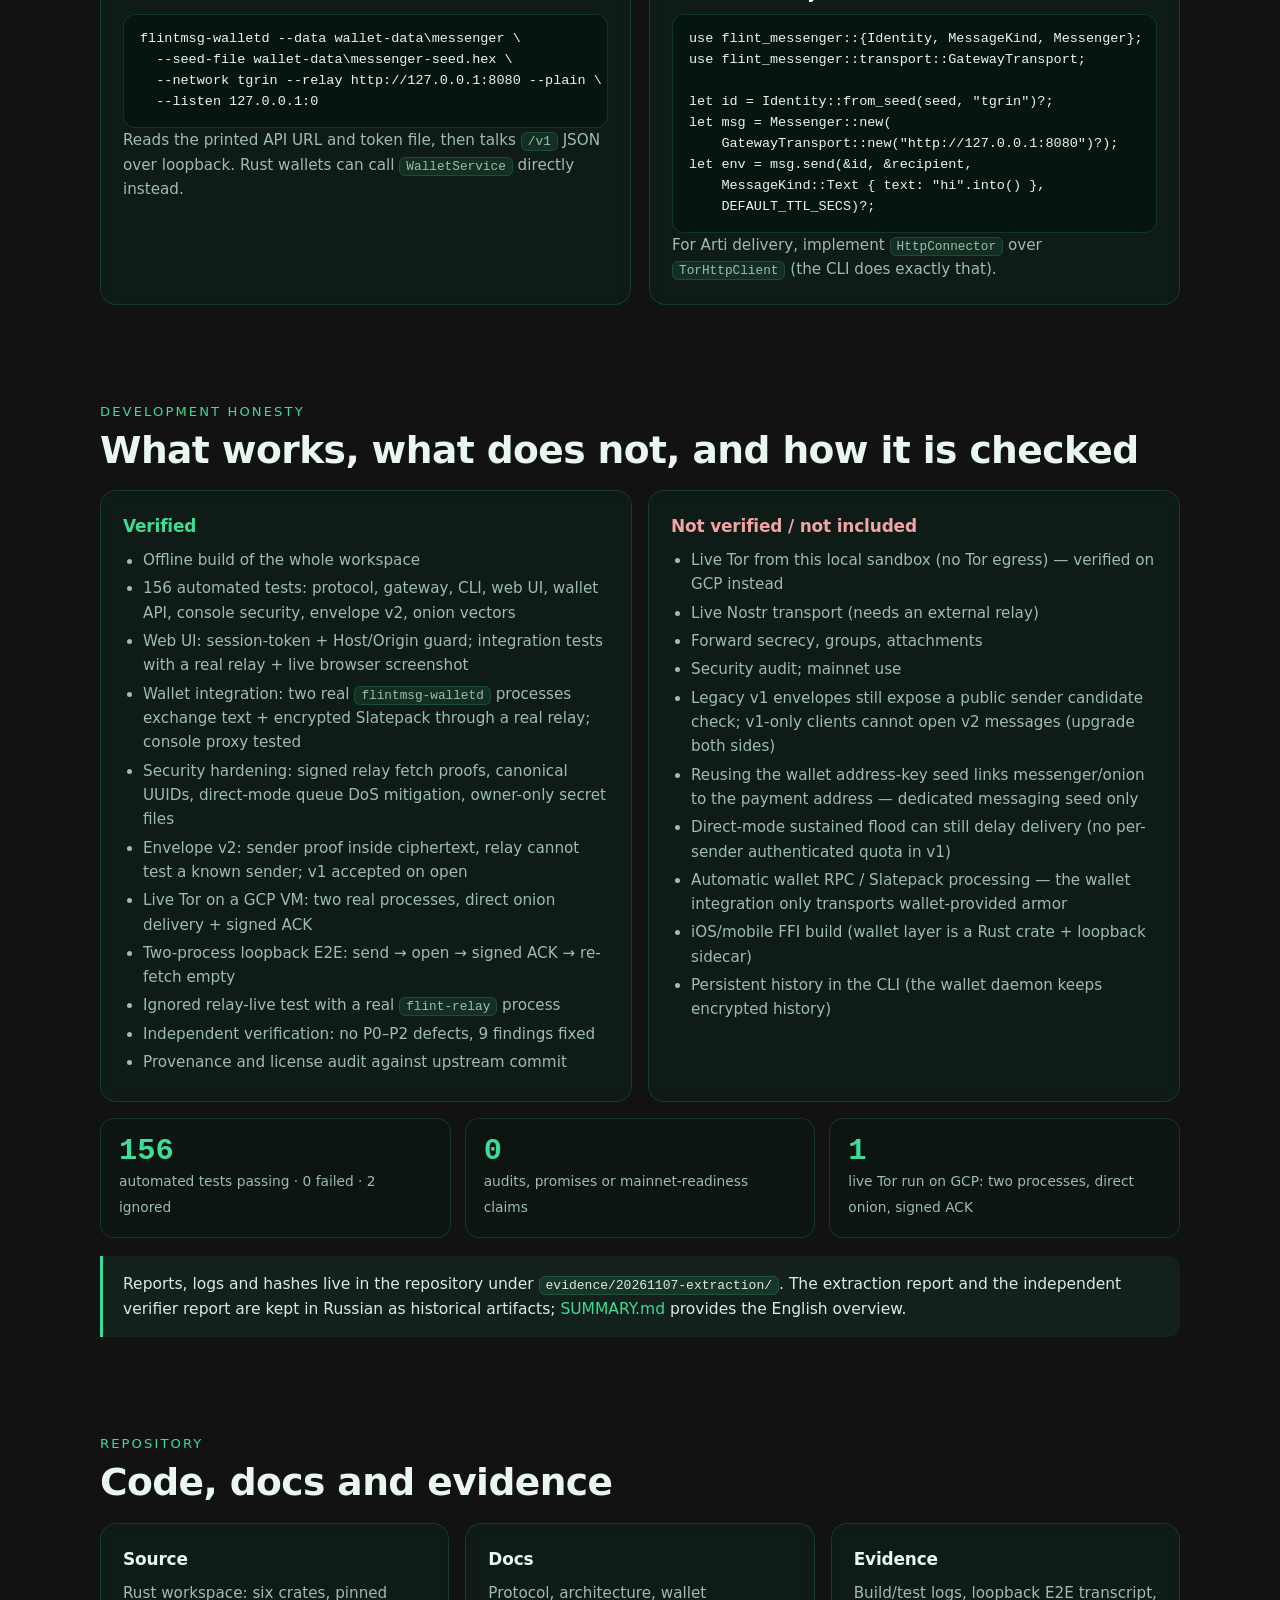
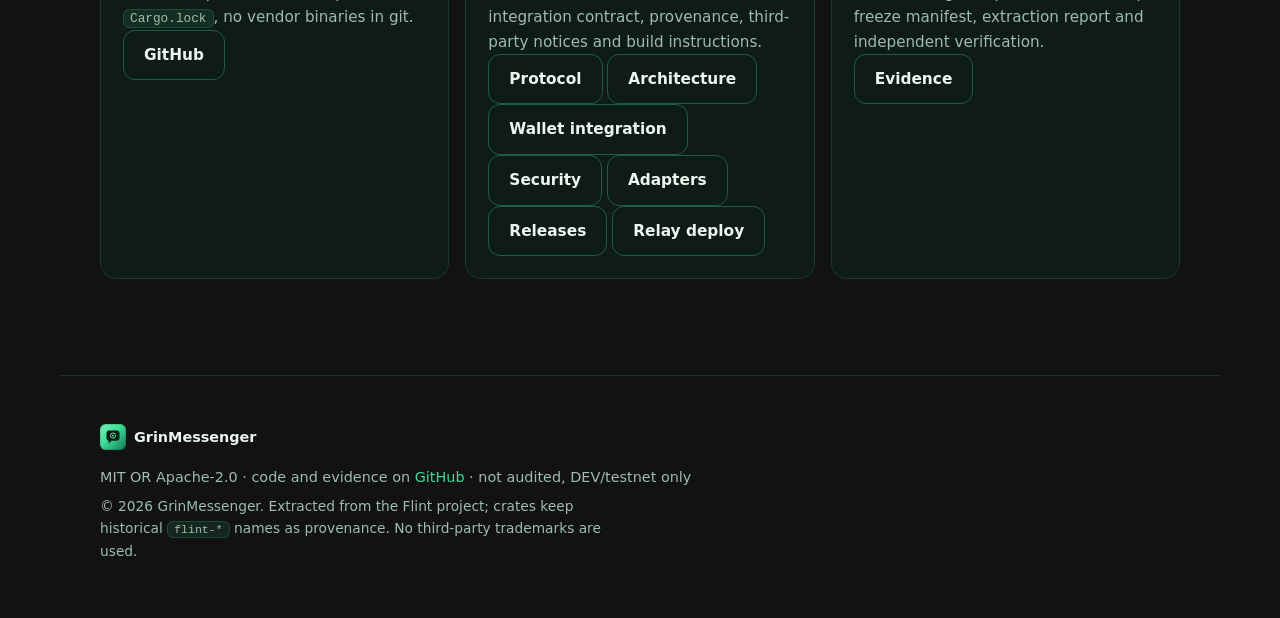
==== commit 75d7738c: "Direct-mode anti-DoS drain, wallet adapter guide/example, relay deployment kit; finalize envelope v2" ====
--- a/site/index.html
+++ b/site/index.html
@@ -533,7 +533,10 @@
         <p><a class="btn" href="https://github.com/DanilaGrinRus/GrinMessenger/blob/main/docs/PROTOCOL.md">Protocol</a>
            <a class="btn" href="https://github.com/DanilaGrinRus/GrinMessenger/blob/main/docs/ARCHITECTURE.md">Architecture</a>
            <a class="btn" href="https://github.com/DanilaGrinRus/GrinMessenger/blob/main/docs/WALLET_INTEGRATION.md">Wallet integration</a>
-           <a class="btn" href="https://github.com/DanilaGrinRus/GrinMessenger/blob/main/docs/SECURITY.md">Security</a></p>
+           <a class="btn" href="https://github.com/DanilaGrinRus/GrinMessenger/blob/main/docs/SECURITY.md">Security</a>
+           <a class="btn" href="https://github.com/DanilaGrinRus/GrinMessenger/blob/main/docs/WALLET_ADAPTERS.md">Adapters</a>
+           <a class="btn" href="https://github.com/DanilaGrinRus/GrinMessenger/blob/main/docs/RELEASE.md">Releases</a>
+           <a class="btn" href="https://github.com/DanilaGrinRus/GrinMessenger/blob/main/deploy/relay/README.md">Relay deploy</a></p>
       </article>
       <article class="card">
         <h3>Evidence</h3>
